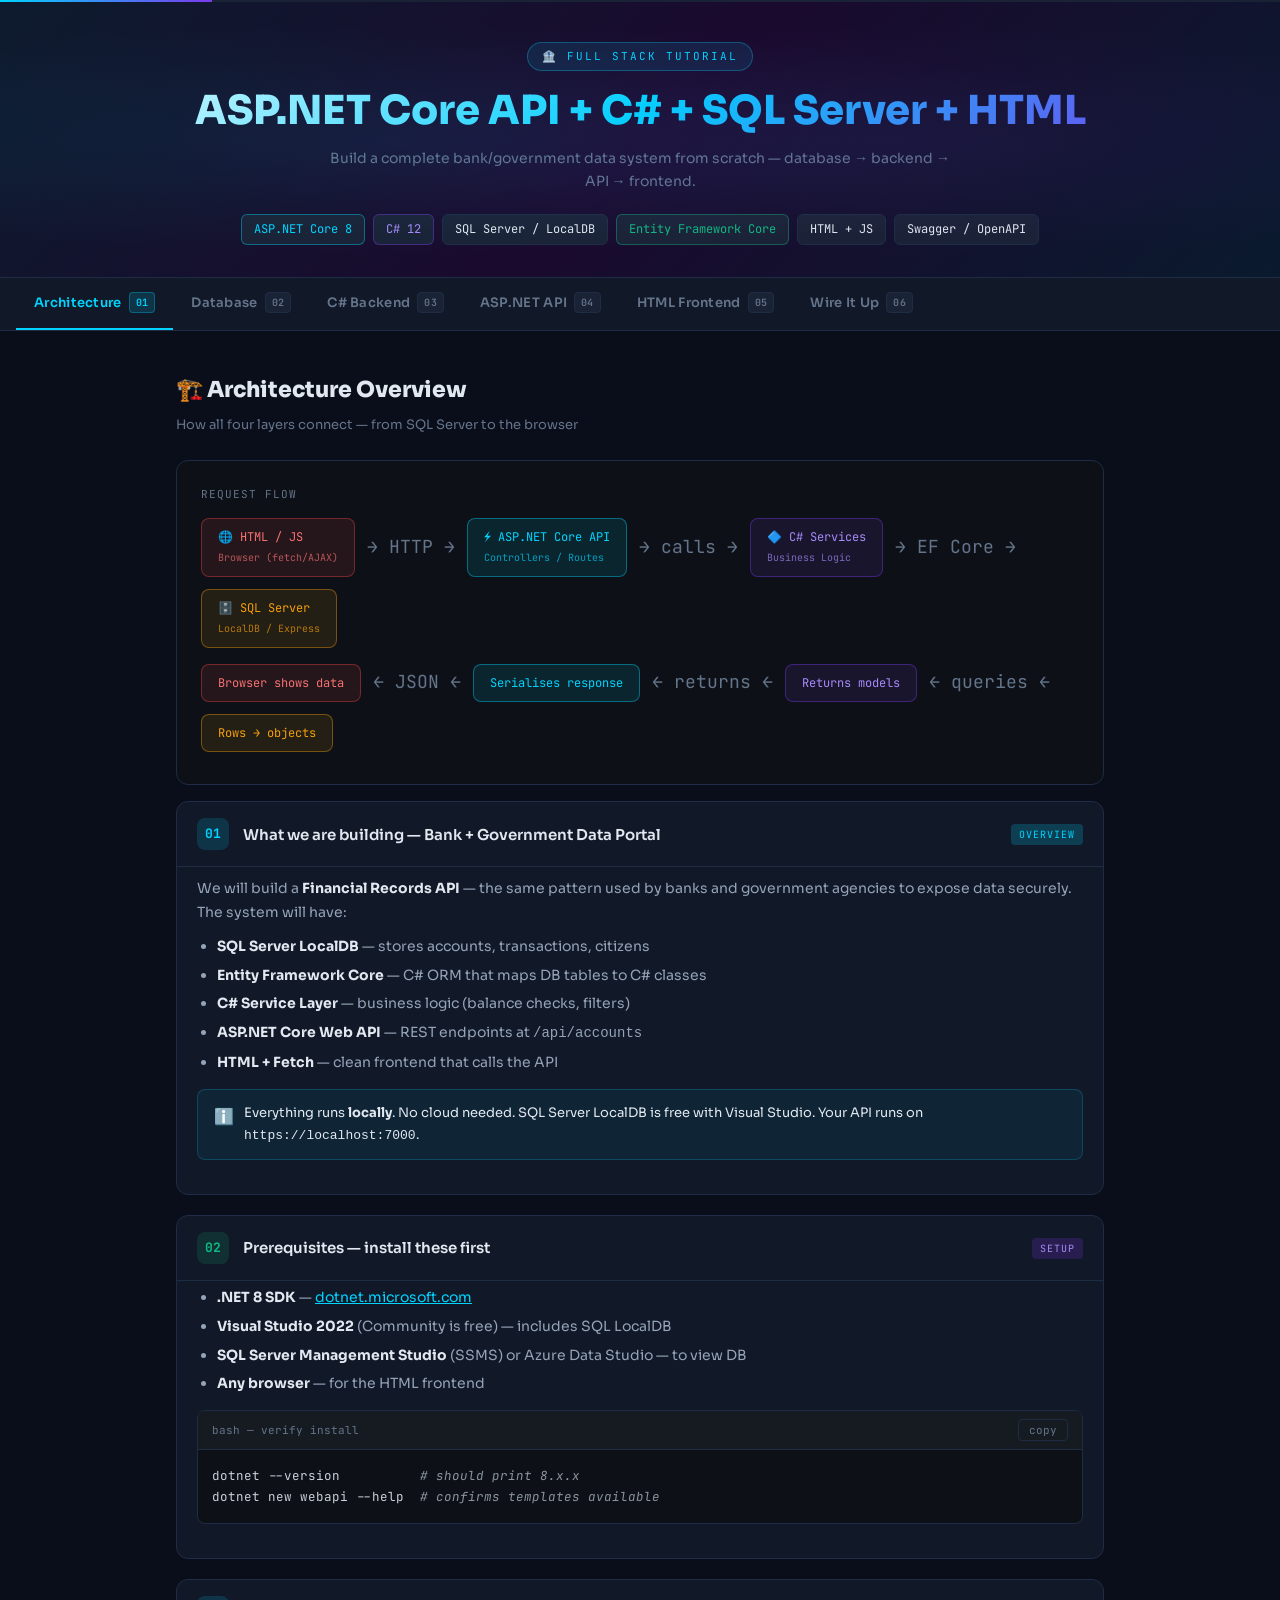
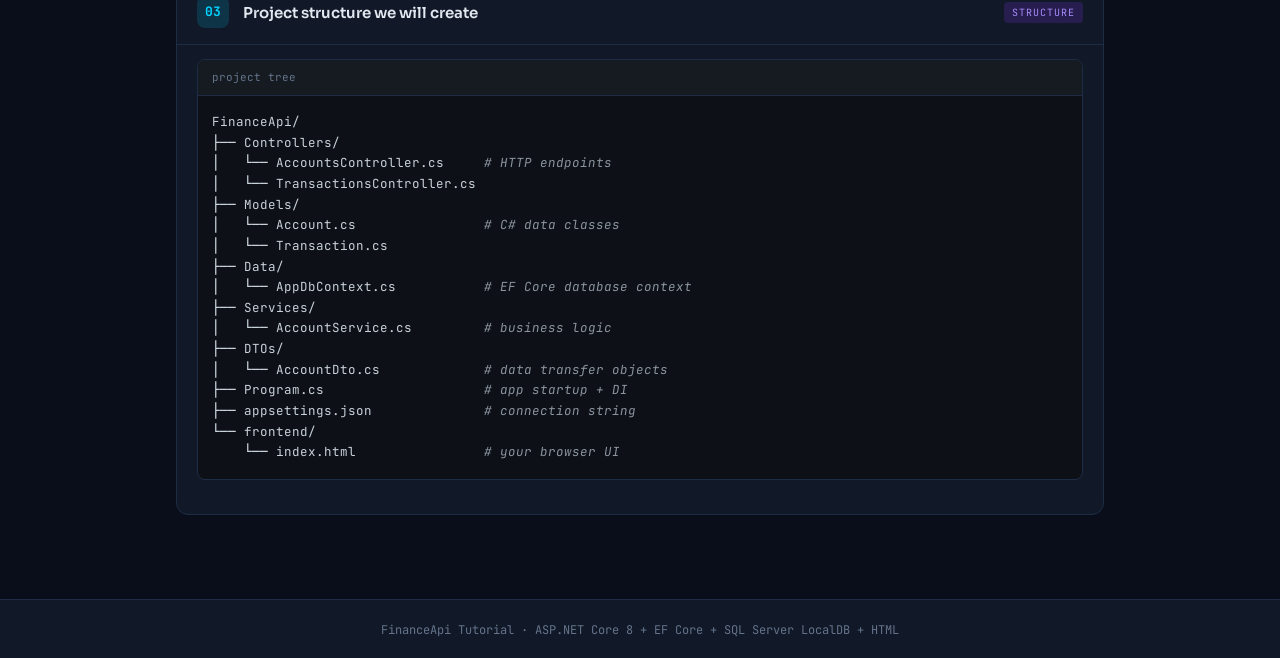
==== index.html @ 985345a3 "Rename fullstack-tutorial.html to index.html" ====
<!DOCTYPE html>
<html lang="en">
<head>
<meta charset="UTF-8">
<meta name="viewport" content="width=device-width, initial-scale=1.0">
<title>Full Stack: ASP.NET Core API + C# + SQL + HTML</title>
<link href="https://fonts.googleapis.com/css2?family=JetBrains+Mono:wght@300;400;600;700&family=Sora:wght@300;400;600;700;800&display=swap" rel="stylesheet">
<style>
  :root {
    --bg: #0a0e1a;
    --surface: #111827;
    --surface2: #1a2236;
    --border: #1e2d45;
    --accent: #00d4ff;
    --accent2: #7c3aed;
    --accent3: #10b981;
    --warn: #f59e0b;
    --danger: #ef4444;
    --text: #e2e8f0;
    --muted: #64748b;
    --code-bg: #0d1117;
  }
  * { margin:0; padding:0; box-sizing:border-box; }
  body {
    background: var(--bg);
    color: var(--text);
    font-family: 'Sora', sans-serif;
    font-size: 15px;
    line-height: 1.7;
    min-height: 100vh;
  }

  /* HEADER */
  header {
    background: linear-gradient(135deg, #0d1b2e 0%, #1a0a2e 50%, #0a1a2e 100%);
    border-bottom: 1px solid var(--border);
    padding: 40px 24px 32px;
    text-align: center;
    position: relative;
    overflow: hidden;
  }
  header::before {
    content: '';
    position: absolute; inset: 0;
    background: radial-gradient(ellipse at 30% 50%, rgba(0,212,255,0.07) 0%, transparent 60%),
                radial-gradient(ellipse at 70% 50%, rgba(124,58,237,0.07) 0%, transparent 60%);
  }
  .header-badge {
    display: inline-flex; gap: 8px; align-items: center;
    background: rgba(0,212,255,0.1); border: 1px solid rgba(0,212,255,0.3);
    border-radius: 999px; padding: 4px 14px; font-size: 11px;
    letter-spacing: 2px; color: var(--accent); text-transform: uppercase;
    margin-bottom: 16px; font-family: 'JetBrains Mono', monospace;
  }
  header h1 {
    font-size: clamp(22px, 4vw, 40px); font-weight: 800;
    background: linear-gradient(135deg, #fff 0%, var(--accent) 50%, var(--accent2) 100%);
    -webkit-background-clip: text; -webkit-text-fill-color: transparent;
    background-clip: text; line-height: 1.2; margin-bottom: 12px;
  }
  header p {
    color: var(--muted); font-size: 14px; max-width: 640px; margin: 0 auto 20px;
  }
  .stack-pills {
    display: flex; flex-wrap: wrap; gap: 8px; justify-content: center;
  }
  .pill {
    background: var(--surface2); border: 1px solid var(--border);
    border-radius: 6px; padding: 4px 12px; font-size: 12px;
    font-family: 'JetBrains Mono', monospace; color: var(--text);
  }
  .pill.blue { border-color: rgba(0,212,255,0.4); color: var(--accent); }
  .pill.purple { border-color: rgba(124,58,237,0.4); color: #a78bfa; }
  .pill.green { border-color: rgba(16,185,129,0.4); color: var(--accent3); }

  /* NAV TABS */
  nav {
    display: flex; gap: 0; overflow-x: auto;
    background: var(--surface); border-bottom: 1px solid var(--border);
    padding: 0 16px;
    scrollbar-width: none;
  }
  nav::-webkit-scrollbar { display: none; }
  .tab {
    padding: 14px 18px; font-size: 13px; font-weight: 600;
    cursor: pointer; white-space: nowrap; border-bottom: 2px solid transparent;
    color: var(--muted); transition: all 0.2s; letter-spacing: 0.3px;
    display: flex; align-items: center; gap: 7px;
  }
  .tab:hover { color: var(--text); }
  .tab.active { color: var(--accent); border-bottom-color: var(--accent); }
  .tab-num {
    background: var(--surface2); border: 1px solid var(--border);
    border-radius: 4px; padding: 1px 6px; font-size: 10px;
    font-family: 'JetBrains Mono', monospace; color: var(--muted);
  }
  .tab.active .tab-num { background: rgba(0,212,255,0.15); border-color: rgba(0,212,255,0.3); color: var(--accent); }

  /* LAYOUT */
  .container { max-width: 960px; margin: 0 auto; padding: 0 16px; }
  .section { display: none; padding: 32px 0 64px; }
  .section.active { display: block; }

  /* STEP CARDS */
  .step {
    background: var(--surface); border: 1px solid var(--border);
    border-radius: 12px; margin-bottom: 20px; overflow: hidden;
    transition: border-color 0.2s;
  }
  .step:hover { border-color: #2a3a55; }
  .step-header {
    padding: 16px 20px; display: flex; align-items: center; gap: 14px;
    cursor: pointer; user-select: none;
  }
  .step-num {
    width: 32px; height: 32px; border-radius: 8px; display: flex;
    align-items: center; justify-content: center;
    font-family: 'JetBrains Mono', monospace; font-weight: 700; font-size: 13px;
    flex-shrink: 0;
  }
  .step-num.blue { background: rgba(0,212,255,0.15); color: var(--accent); }
  .step-num.purple { background: rgba(124,58,237,0.15); color: #a78bfa; }
  .step-num.green { background: rgba(16,185,129,0.15); color: var(--accent3); }
  .step-num.warn { background: rgba(245,158,11,0.15); color: var(--warn); }
  .step-title { font-weight: 600; font-size: 15px; flex: 1; }
  .step-tag {
    font-size: 10px; font-family: 'JetBrains Mono', monospace;
    padding: 2px 8px; border-radius: 4px; letter-spacing: 1px;
  }
  .step-tag.cs { background: rgba(124,58,237,0.2); color: #a78bfa; }
  .step-tag.sql { background: rgba(245,158,11,0.2); color: var(--warn); }
  .step-tag.html { background: rgba(239,68,68,0.2); color: #f87171; }
  .step-tag.api { background: rgba(0,212,255,0.2); color: var(--accent); }
  .step-body { padding: 0 20px 20px; border-top: 1px solid var(--border); }

  /* CODE BLOCKS */
  .code-block {
    background: var(--code-bg); border: 1px solid #1e2d45;
    border-radius: 8px; margin: 14px 0; overflow: hidden;
  }
  .code-bar {
    background: #161b22; padding: 8px 14px; display: flex;
    align-items: center; justify-content: space-between;
    border-bottom: 1px solid #1e2d45;
  }
  .code-lang { font-size: 11px; font-family: 'JetBrains Mono', monospace; color: var(--muted); }
  .copy-btn {
    background: none; border: 1px solid var(--border); border-radius: 4px;
    padding: 3px 10px; font-size: 11px; color: var(--muted); cursor: pointer;
    font-family: 'JetBrains Mono', monospace; transition: all 0.15s;
  }
  .copy-btn:hover { border-color: var(--accent); color: var(--accent); }
  .copy-btn.copied { border-color: var(--accent3); color: var(--accent3); }
  pre {
    padding: 16px 14px; overflow-x: auto; font-family: 'JetBrains Mono', monospace;
    font-size: 12.5px; line-height: 1.65; color: #c9d1d9;
    scrollbar-width: thin; scrollbar-color: #2a3a55 transparent;
  }
  pre::-webkit-scrollbar { height: 4px; }
  pre::-webkit-scrollbar-track { background: transparent; }
  pre::-webkit-scrollbar-thumb { background: #2a3a55; border-radius: 2px; }

  /* SYNTAX COLORS */
  .k { color: #ff7b72; } /* keyword */
  .t { color: #79c0ff; } /* type */
  .s { color: #a5d6ff; } /* string */
  .c { color: #8b949e; font-style: italic; } /* comment */
  .m { color: #ffa657; } /* method/attribute */
  .n { color: #d2a8ff; } /* namespace/class */
  .v { color: #e6edf3; } /* variable */
  .p { color: #ff7b72; } /* punctuation accent */
  .num { color: #79c0ff; } /* numbers */

  /* CALLOUTS */
  .callout {
    border-radius: 8px; padding: 12px 16px; margin: 14px 0;
    display: flex; gap: 10px; align-items: flex-start; font-size: 13px;
  }
  .callout.info { background: rgba(0,212,255,0.07); border: 1px solid rgba(0,212,255,0.2); }
  .callout.warn { background: rgba(245,158,11,0.07); border: 1px solid rgba(245,158,11,0.2); color: #fcd34d; }
  .callout.tip { background: rgba(16,185,129,0.07); border: 1px solid rgba(16,185,129,0.2); color: #6ee7b7; }
  .callout-icon { font-size: 16px; flex-shrink: 0; margin-top: 1px; }

  p { margin: 10px 0; color: #94a3b8; font-size: 14px; }
  strong { color: var(--text); }
  ul, ol { padding-left: 20px; color: #94a3b8; font-size: 14px; }
  li { margin: 5px 0; }

  /* ARCH DIAGRAM */
  .arch {
    background: var(--code-bg); border: 1px solid var(--border);
    border-radius: 12px; padding: 24px; margin: 16px 0;
    font-family: 'JetBrains Mono', monospace; font-size: 13px;
  }
  .arch-row { display: flex; align-items: center; gap: 12px; margin: 8px 0; flex-wrap: wrap; }
  .arch-box {
    padding: 8px 16px; border-radius: 8px; border: 1px solid; font-size: 12px;
    white-space: nowrap;
  }
  .arch-arrow { color: var(--muted); font-size: 18px; }
  .box-html { background: rgba(239,68,68,0.1); border-color: rgba(239,68,68,0.4); color: #f87171; }
  .box-api { background: rgba(0,212,255,0.1); border-color: rgba(0,212,255,0.4); color: var(--accent); }
  .box-cs { background: rgba(124,58,237,0.1); border-color: rgba(124,58,237,0.4); color: #a78bfa; }
  .box-db { background: rgba(245,158,11,0.1); border-color: rgba(245,158,11,0.4); color: var(--warn); }
  .arch-label { color: var(--muted); font-size: 11px; letter-spacing: 1px; }

  /* SECTION TITLE */
  .sec-title {
    font-size: 22px; font-weight: 800; color: var(--text);
    margin-bottom: 6px; display: flex; align-items: center; gap: 10px;
    padding-top: 8px;
  }
  .sec-sub { color: var(--muted); font-size: 13px; margin-bottom: 24px; }

  /* DEMO PREVIEW */
  .demo-preview {
    background: var(--surface2); border: 1px solid var(--border);
    border-radius: 12px; padding: 20px; margin: 16px 0;
  }
  .demo-title { font-size: 12px; color: var(--muted); margin-bottom: 12px; letter-spacing: 1px; text-transform: uppercase; font-family: 'JetBrains Mono', monospace; }
  .fake-ui { background: #fff; border-radius: 8px; overflow: hidden; }
  .fake-nav { background: #1e3a5f; padding: 10px 16px; display: flex; gap: 8px; align-items: center; }
  .fake-dot { width: 10px; height: 10px; border-radius: 50%; }
  .fake-title { color: #fff; font-size: 13px; font-weight: 600; margin-left: 4px; }
  .fake-content { padding: 20px; background: #f8fafc; }
  .fake-card { background: #fff; border: 1px solid #e2e8f0; border-radius: 8px; padding: 16px; margin-bottom: 10px; display: flex; align-items: center; gap: 12px; }
  .fake-avatar { width: 36px; height: 36px; border-radius: 8px; display: flex; align-items: center; justify-content: center; font-size: 16px; flex-shrink: 0; }
  .fake-info h4 { font-size: 13px; font-weight: 600; color: #1e293b; }
  .fake-info p { font-size: 11px; color: #64748b; margin: 2px 0 0; }
  .fake-badge { margin-left: auto; padding: 3px 8px; border-radius: 4px; font-size: 10px; font-weight: 600; }

  /* FOOTER */
  footer {
    background: var(--surface); border-top: 1px solid var(--border);
    padding: 20px 24px; text-align: center; color: var(--muted); font-size: 12px;
    font-family: 'JetBrains Mono', monospace;
  }

  /* PROGRESS BAR */
  .progress-bar {
    height: 2px; background: var(--surface2);
    position: sticky; top: 0; z-index: 100;
  }
  .progress-fill {
    height: 100%; background: linear-gradient(90deg, var(--accent), var(--accent2));
    width: 0%; transition: width 0.3s;
  }
</style>
</head>
<body>

<div class="progress-bar"><div class="progress-fill" id="progress"></div></div>

<header>
  <div class="header-badge">🏦 Full Stack Tutorial</div>
  <h1>ASP.NET Core API + C# + SQL Server + HTML</h1>
  <p>Build a complete bank/government data system from scratch — database → backend → API → frontend.</p>
  <div class="stack-pills">
    <span class="pill blue">ASP.NET Core 8</span>
    <span class="pill purple">C# 12</span>
    <span class="pill warn">SQL Server / LocalDB</span>
    <span class="pill green">Entity Framework Core</span>
    <span class="pill">HTML + JS</span>
    <span class="pill">Swagger / OpenAPI</span>
  </div>
</header>

<nav>
  <div class="tab active" onclick="showTab(0)">
    <span>Architecture</span><span class="tab-num">01</span>
  </div>
  <div class="tab" onclick="showTab(1)">
    <span>Database</span><span class="tab-num">02</span>
  </div>
  <div class="tab" onclick="showTab(2)">
    <span>C# Backend</span><span class="tab-num">03</span>
  </div>
  <div class="tab" onclick="showTab(3)">
    <span>ASP.NET API</span><span class="tab-num">04</span>
  </div>
  <div class="tab" onclick="showTab(4)">
    <span>HTML Frontend</span><span class="tab-num">05</span>
  </div>
  <div class="tab" onclick="showTab(5)">
    <span>Wire It Up</span><span class="tab-num">06</span>
  </div>
</nav>

<!-- ═══════════════════════════════════════════════════════ TAB 0: ARCHITECTURE -->
<div class="section active" id="tab-0">
<div class="container">
  <div class="sec-title">🏗️ Architecture Overview</div>
  <div class="sec-sub">How all four layers connect — from SQL Server to the browser</div>

  <div class="arch">
    <div class="arch-label">REQUEST FLOW</div>
    <div style="margin-top:14px;">
      <div class="arch-row">
        <div class="arch-box box-html">🌐 HTML / JS<br><span style="font-size:10px;opacity:0.7">Browser (fetch/AJAX)</span></div>
        <div class="arch-arrow">→ HTTP →</div>
        <div class="arch-box box-api">⚡ ASP.NET Core API<br><span style="font-size:10px;opacity:0.7">Controllers / Routes</span></div>
        <div class="arch-arrow">→ calls →</div>
        <div class="arch-box box-cs">🔷 C# Services<br><span style="font-size:10px;opacity:0.7">Business Logic</span></div>
        <div class="arch-arrow">→ EF Core →</div>
        <div class="arch-box box-db">🗄️ SQL Server<br><span style="font-size:10px;opacity:0.7">LocalDB / Express</span></div>
      </div>
      <div class="arch-row" style="margin-top:16px;">
        <div class="arch-box box-html">Browser shows data</div>
        <div class="arch-arrow">← JSON ←</div>
        <div class="arch-box box-api">Serialises response</div>
        <div class="arch-arrow">← returns ←</div>
        <div class="arch-box box-cs">Returns models</div>
        <div class="arch-arrow">← queries ←</div>
        <div class="arch-box box-db">Rows → objects</div>
      </div>
    </div>
  </div>

  <div class="step">
    <div class="step-header">
      <div class="step-num blue">01</div>
      <div class="step-title">What we are building — Bank + Government Data Portal</div>
      <span class="step-tag api">OVERVIEW</span>
    </div>
    <div class="step-body">
      <p>We will build a <strong>Financial Records API</strong> — the same pattern used by banks and government agencies to expose data securely. The system will have:</p>
      <ul>
        <li><strong>SQL Server LocalDB</strong> — stores accounts, transactions, citizens</li>
        <li><strong>Entity Framework Core</strong> — C# ORM that maps DB tables to C# classes</li>
        <li><strong>C# Service Layer</strong> — business logic (balance checks, filters)</li>
        <li><strong>ASP.NET Core Web API</strong> — REST endpoints at <code>/api/accounts</code></li>
        <li><strong>HTML + Fetch</strong> — clean frontend that calls the API</li>
      </ul>
      <div class="callout info">
        <span class="callout-icon">ℹ️</span>
        <div>Everything runs <strong>locally</strong>. No cloud needed. SQL Server LocalDB is free with Visual Studio. Your API runs on <code>https://localhost:7000</code>.</div>
      </div>
    </div>
  </div>

  <div class="step">
    <div class="step-header">
      <div class="step-num green">02</div>
      <div class="step-title">Prerequisites — install these first</div>
      <span class="step-tag cs">SETUP</span>
    </div>
    <div class="step-body">
      <ul>
        <li><strong>.NET 8 SDK</strong> — <a href="https://dotnet.microsoft.com/download" style="color:var(--accent)">dotnet.microsoft.com</a></li>
        <li><strong>Visual Studio 2022</strong> (Community is free) — includes SQL LocalDB</li>
        <li><strong>SQL Server Management Studio</strong> (SSMS) or Azure Data Studio — to view DB</li>
        <li><strong>Any browser</strong> — for the HTML frontend</li>
      </ul>
      <div class="code-block">
        <div class="code-bar"><span class="code-lang">bash — verify install</span><button class="copy-btn" onclick="copyCode(this)">copy</button></div>
        <pre>dotnet --version          <span class="c"># should print 8.x.x</span>
dotnet new webapi --help  <span class="c"># confirms templates available</span></pre>
      </div>
    </div>
  </div>

  <div class="step">
    <div class="step-header">
      <div class="step-num blue">03</div>
      <div class="step-title">Project structure we will create</div>
      <span class="step-tag cs">STRUCTURE</span>
    </div>
    <div class="step-body">
      <div class="code-block">
        <div class="code-bar"><span class="code-lang">project tree</span></div>
        <pre>FinanceApi/
├── Controllers/
│   └── AccountsController.cs     <span class="c"># HTTP endpoints</span>
│   └── TransactionsController.cs
├── Models/
│   └── Account.cs                <span class="c"># C# data classes</span>
│   └── Transaction.cs
├── Data/
│   └── AppDbContext.cs           <span class="c"># EF Core database context</span>
├── Services/
│   └── AccountService.cs         <span class="c"># business logic</span>
├── DTOs/
│   └── AccountDto.cs             <span class="c"># data transfer objects</span>
├── Program.cs                    <span class="c"># app startup + DI</span>
├── appsettings.json              <span class="c"># connection string</span>
└── frontend/
    └── index.html                <span class="c"># your browser UI</span></pre>
      </div>
    </div>
  </div>
</div>
</div>

<!-- ═══════════════════════════════════════════════════════ TAB 1: DATABASE -->
<div class="section" id="tab-1">
<div class="container">
  <div class="sec-title">🗄️ Database — SQL Server LocalDB</div>
  <div class="sec-sub">Design the tables, then let Entity Framework create them automatically</div>

  <div class="step">
    <div class="step-header">
      <div class="step-num warn">01</div>
      <div class="step-title">Create the ASP.NET Core project</div>
      <span class="step-tag cs">CLI</span>
    </div>
    <div class="step-body">
      <div class="code-block">
        <div class="code-bar"><span class="code-lang">bash</span><button class="copy-btn" onclick="copyCode(this)">copy</button></div>
        <pre><span class="c"># Create Web API project</span>
dotnet new webapi -n FinanceApi --use-controllers
cd FinanceApi

<span class="c"># Install Entity Framework Core + SQL Server provider</span>
dotnet add package Microsoft.EntityFrameworkCore.SqlServer
dotnet add package Microsoft.EntityFrameworkCore.Tools
dotnet add package Microsoft.EntityFrameworkCore.Design

<span class="c"># Install Swagger for API testing</span>
dotnet add package Swashbuckle.AspNetCore</pre>
      </div>
    </div>
  </div>

  <div class="step">
    <div class="step-header">
      <div class="step-num warn">02</div>
      <div class="step-title">Set up the connection string — appsettings.json</div>
      <span class="step-tag sql">CONFIG</span>
    </div>
    <div class="step-body">
      <p>This tells EF Core where your <strong>SQL Server LocalDB</strong> lives. LocalDB creates a <code>.mdf</code> file in your user folder automatically.</p>
      <div class="code-block">
        <div class="code-bar"><span class="code-lang">appsettings.json</span><button class="copy-btn" onclick="copyCode(this)">copy</button></div>
        <pre>{
  <span class="s">"ConnectionStrings"</span>: {
    <span class="s">"DefaultConnection"</span>: <span class="s">"Server=(localdb)\\MSSQLLocalDB;Database=FinanceDb;Trusted_Connection=True;MultipleActiveResultSets=true"</span>
  },
  <span class="s">"AllowedHosts"</span>: <span class="s">"*"</span>
}</pre>
      </div>
      <div class="callout warn">
        <span class="callout-icon">⚠️</span>
        <div>If you installed <strong>SQL Server Express</strong> instead of LocalDB, use: <code>"Server=.\\SQLEXPRESS;Database=FinanceDb;Trusted_Connection=True"</code></div>
      </div>
    </div>
  </div>

  <div class="step">
    <div class="step-header">
      <div class="step-num warn">03</div>
      <div class="step-title">Create the C# Model classes — these become DB tables</div>
      <span class="step-tag cs">MODELS</span>
    </div>
    <div class="step-body">
      <p>Each <strong>C# class</strong> becomes a <strong>SQL table</strong>. Each property becomes a <strong>column</strong>. EF Core handles this mapping automatically.</p>

      <div class="code-block">
        <div class="code-bar"><span class="code-lang">Models/Account.cs</span><button class="copy-btn" onclick="copyCode(this)">copy</button></div>
        <pre><span class="k">using</span> <span class="n">System.ComponentModel.DataAnnotations</span>;

<span class="k">namespace</span> <span class="n">FinanceApi.Models</span>;

<span class="k">public class</span> <span class="t">Account</span>
{
    <span class="k">public</span> <span class="t">int</span> <span class="v">Id</span> { <span class="k">get</span>; <span class="k">set</span>; }          <span class="c">// PRIMARY KEY (auto-increment)</span>

    [<span class="m">Required</span>, <span class="m">MaxLength</span>(<span class="num">100</span>)]
    <span class="k">public string</span> <span class="v">OwnerName</span> { <span class="k">get</span>; <span class="k">set</span>; } = <span class="s">""</span>;

    [<span class="m">Required</span>, <span class="m">MaxLength</span>(<span class="num">20</span>)]
    <span class="k">public string</span> <span class="v">AccountNumber</span> { <span class="k">get</span>; <span class="k">set</span>; } = <span class="s">""</span>;

    <span class="k">public decimal</span> <span class="v">Balance</span> { <span class="k">get</span>; <span class="k">set</span>; }

    <span class="k">public string</span> <span class="v">AccountType</span> { <span class="k">get</span>; <span class="k">set</span>; } = <span class="s">"Checking"</span>; <span class="c">// Savings, Govt</span>

    <span class="k">public</span> <span class="t">DateTime</span> <span class="v">CreatedAt</span> { <span class="k">get</span>; <span class="k">set</span>; } = <span class="t">DateTime</span>.UtcNow;

    <span class="k">public bool</span> <span class="v">IsActive</span> { <span class="k">get</span>; <span class="k">set</span>; } = <span class="k">true</span>;

    <span class="c">// Navigation property — one account has many transactions</span>
    <span class="k">public</span> <span class="t">ICollection</span>&lt;<span class="t">Transaction</span>&gt; <span class="v">Transactions</span> { <span class="k">get</span>; <span class="k">set</span>; } = [];
}</pre>
      </div>

      <div class="code-block">
        <div class="code-bar"><span class="code-lang">Models/Transaction.cs</span><button class="copy-btn" onclick="copyCode(this)">copy</button></div>
        <pre><span class="k">namespace</span> <span class="n">FinanceApi.Models</span>;

<span class="k">public class</span> <span class="t">Transaction</span>
{
    <span class="k">public</span> <span class="t">int</span> <span class="v">Id</span> { <span class="k">get</span>; <span class="k">set</span>; }

    <span class="k">public</span> <span class="t">int</span> <span class="v">AccountId</span> { <span class="k">get</span>; <span class="k">set</span>; }   <span class="c">// FOREIGN KEY</span>
    <span class="k">public</span> <span class="t">Account</span> <span class="v">Account</span> { <span class="k">get</span>; <span class="k">set</span>; } = <span class="k">null</span>!;

    <span class="k">public decimal</span> <span class="v">Amount</span> { <span class="k">get</span>; <span class="k">set</span>; }

    <span class="k">public string</span> <span class="v">Type</span> { <span class="k">get</span>; <span class="k">set</span>; } = <span class="s">"Credit"</span>; <span class="c">// Debit, Transfer</span>

    <span class="k">public string</span> <span class="v">Description</span> { <span class="k">get</span>; <span class="k">set</span>; } = <span class="s">""</span>;

    <span class="k">public</span> <span class="t">DateTime</span> <span class="v">Date</span> { <span class="k">get</span>; <span class="k">set</span>; } = <span class="t">DateTime</span>.UtcNow;

    <span class="k">public string</span> <span class="v">Status</span> { <span class="k">get</span>; <span class="k">set</span>; } = <span class="s">"Completed"</span>; <span class="c">// Pending, Failed</span>
}</pre>
      </div>
    </div>
  </div>

  <div class="step">
    <div class="step-header">
      <div class="step-num warn">04</div>
      <div class="step-title">Create AppDbContext — the bridge between C# and SQL</div>
      <span class="step-tag cs">EF CORE</span>
    </div>
    <div class="step-body">
      <p>The <strong>DbContext</strong> is the heart of EF Core. It maps your C# classes to SQL tables and handles all queries.</p>
      <div class="code-block">
        <div class="code-bar"><span class="code-lang">Data/AppDbContext.cs</span><button class="copy-btn" onclick="copyCode(this)">copy</button></div>
        <pre><span class="k">using</span> <span class="n">Microsoft.EntityFrameworkCore</span>;
<span class="k">using</span> <span class="n">FinanceApi.Models</span>;

<span class="k">namespace</span> <span class="n">FinanceApi.Data</span>;

<span class="k">public class</span> <span class="t">AppDbContext</span> : <span class="t">DbContext</span>
{
    <span class="k">public</span> <span class="t">AppDbContext</span>(<span class="t">DbContextOptions</span>&lt;<span class="t">AppDbContext</span>&gt; <span class="v">options</span>)
        : <span class="k">base</span>(<span class="v">options</span>) { }

    <span class="c">// These become SQL tables automatically</span>
    <span class="k">public</span> <span class="t">DbSet</span>&lt;<span class="t">Account</span>&gt; <span class="v">Accounts</span> =&gt; <span class="t">Set</span>&lt;<span class="t">Account</span>&gt;();
    <span class="k">public</span> <span class="t">DbSet</span>&lt;<span class="t">Transaction</span>&gt; <span class="v">Transactions</span> =&gt; <span class="t">Set</span>&lt;<span class="t">Transaction</span>&gt;();

    <span class="k">protected override void</span> <span class="m">OnModelCreating</span>(<span class="t">ModelBuilder</span> <span class="v">mb</span>)
    {
        <span class="c">// Precision for money — important for banking!</span>
        <span class="v">mb</span>.<span class="m">Entity</span>&lt;<span class="t">Account</span>&gt;()
          .<span class="m">Property</span>(<span class="v">a</span> =&gt; <span class="v">a</span>.Balance)
          .<span class="m">HasPrecision</span>(<span class="num">18</span>, <span class="num">2</span>);

        <span class="v">mb</span>.<span class="m">Entity</span>&lt;<span class="t">Transaction</span>&gt;()
          .<span class="m">Property</span>(<span class="v">t</span> =&gt; <span class="v">t</span>.Amount)
          .<span class="m">HasPrecision</span>(<span class="num">18</span>, <span class="num">2</span>);

        <span class="c">// Seed data — so DB is not empty on first run</span>
        <span class="v">mb</span>.<span class="m">Entity</span>&lt;<span class="t">Account</span>&gt;().<span class="m">HasData</span>(
            <span class="k">new</span> <span class="t">Account</span> { <span class="v">Id</span>=<span class="num">1</span>, <span class="v">OwnerName</span>=<span class="s">"Ministry of Finance"</span>,
                <span class="v">AccountNumber</span>=<span class="s">"GOV-001"</span>, <span class="v">Balance</span>=<span class="num">9_500_000</span>, <span class="v">AccountType</span>=<span class="s">"Government"</span> },
            <span class="k">new</span> <span class="t">Account</span> { <span class="v">Id</span>=<span class="num">2</span>, <span class="v">OwnerName</span>=<span class="s">"Central Bank Reserve"</span>,
                <span class="v">AccountNumber</span>=<span class="s">"CB-001"</span>, <span class="v">Balance</span>=<span class="num">250_000_000</span>, <span class="v">AccountType</span>=<span class="s">"Reserve"</span> },
            <span class="k">new</span> <span class="t">Account</span> { <span class="v">Id</span>=<span class="num">3</span>, <span class="v">OwnerName</span>=<span class="s">"John Citizen"</span>,
                <span class="v">AccountNumber</span>=<span class="s">"ACC-8821"</span>, <span class="v">Balance</span>=<span class="num">4_200.50m</span>, <span class="v">AccountType</span>=<span class="s">"Checking"</span> }
        );
    }
}</pre>
      </div>
    </div>
  </div>

  <div class="step">
    <div class="step-header">
      <div class="step-num warn">05</div>
      <div class="step-title">Run migrations — create the actual SQL tables</div>
      <span class="step-tag sql">MIGRATIONS</span>
    </div>
    <div class="step-body">
      <p>EF Core will read your C# models and <strong>generate SQL CREATE TABLE statements</strong> automatically. You never write raw DDL.</p>
      <div class="code-block">
        <div class="code-bar"><span class="code-lang">bash — in project root</span><button class="copy-btn" onclick="copyCode(this)">copy</button></div>
        <pre><span class="c"># Generate migration files (C# code that describes DB changes)</span>
dotnet ef migrations add InitialCreate

<span class="c"># Apply the migration — this creates the SQL tables in LocalDB</span>
dotnet ef database update

<span class="c"># You should see: "Done." in terminal</span>
<span class="c"># Tables created: Accounts, Transactions, __EFMigrationsHistory</span></pre>
      </div>
      <div class="callout tip">
        <span class="callout-icon">✅</span>
        <div>Open SSMS and connect to <code>(localdb)\MSSQLLocalDB</code> — you will see your <strong>FinanceDb</strong> database with the tables already created and seed data inserted.</div>
      </div>
    </div>
  </div>
</div>
</div>

<!-- ═══════════════════════════════════════════════════════ TAB 2: C# BACKEND -->
<div class="section" id="tab-2">
<div class="container">
  <div class="sec-title">🔷 C# Service Layer — Business Logic</div>
  <div class="sec-sub">The service layer sits between the API controllers and the database. Controllers call services, services call the DB.</div>

  <div class="step">
    <div class="step-header">
      <div class="step-num purple">01</div>
      <div class="step-title">Create DTOs — what you send to the browser</div>
      <span class="step-tag cs">DTO</span>
    </div>
    <div class="step-body">
      <p><strong>DTOs (Data Transfer Objects)</strong> are what you expose via the API. Never expose your DB model directly — DTOs let you control exactly what data the browser sees.</p>
      <div class="code-block">
        <div class="code-bar"><span class="code-lang">DTOs/AccountDto.cs</span><button class="copy-btn" onclick="copyCode(this)">copy</button></div>
        <pre><span class="k">namespace</span> <span class="n">FinanceApi.DTOs</span>;

<span class="c">// What the API returns to the browser</span>
<span class="k">public record</span> <span class="t">AccountDto</span>(
    <span class="t">int</span> <span class="v">Id</span>,
    <span class="k">string</span> <span class="v">OwnerName</span>,
    <span class="k">string</span> <span class="v">AccountNumber</span>,
    <span class="k">decimal</span> <span class="v">Balance</span>,
    <span class="k">string</span> <span class="v">AccountType</span>,
    <span class="k">bool</span> <span class="v">IsActive</span>,
    <span class="t">DateTime</span> <span class="v">CreatedAt</span>
);

<span class="c">// What the browser sends to CREATE an account</span>
<span class="k">public record</span> <span class="t">CreateAccountDto</span>(
    <span class="k">string</span> <span class="v">OwnerName</span>,
    <span class="k">string</span> <span class="v">AccountNumber</span>,
    <span class="k">decimal</span> <span class="v">InitialBalance</span>,
    <span class="k">string</span> <span class="v">AccountType</span>
);

<span class="c">// Transaction DTO</span>
<span class="k">public record</span> <span class="t">TransactionDto</span>(
    <span class="t">int</span> <span class="v">Id</span>,
    <span class="t">int</span> <span class="v">AccountId</span>,
    <span class="k">decimal</span> <span class="v">Amount</span>,
    <span class="k">string</span> <span class="v">Type</span>,
    <span class="k">string</span> <span class="v">Description</span>,
    <span class="t">DateTime</span> <span class="v">Date</span>,
    <span class="k">string</span> <span class="v">Status</span>
);</pre>
      </div>
    </div>
  </div>

  <div class="step">
    <div class="step-header">
      <div class="step-num purple">02</div>
      <div class="step-title">Create AccountService — the business logic layer</div>
      <span class="step-tag cs">SERVICE</span>
    </div>
    <div class="step-body">
      <p>The service is a plain C# class. It uses <strong>Entity Framework Core</strong> to query SQL Server using LINQ — no raw SQL needed.</p>
      <div class="code-block">
        <div class="code-bar"><span class="code-lang">Services/AccountService.cs</span><button class="copy-btn" onclick="copyCode(this)">copy</button></div>
        <pre><span class="k">using</span> <span class="n">Microsoft.EntityFrameworkCore</span>;
<span class="k">using</span> <span class="n">FinanceApi.Data</span>;
<span class="k">using</span> <span class="n">FinanceApi.DTOs</span>;
<span class="k">using</span> <span class="n">FinanceApi.Models</span>;

<span class="k">namespace</span> <span class="n">FinanceApi.Services</span>;

<span class="k">public interface</span> <span class="t">IAccountService</span>
{
    <span class="t">Task</span>&lt;<span class="t">List</span>&lt;<span class="t">AccountDto</span>&gt;&gt; <span class="m">GetAllAsync</span>(<span class="k">string</span>? <span class="v">type</span> = <span class="k">null</span>);
    <span class="t">Task</span>&lt;<span class="t">AccountDto</span>?&gt; <span class="m">GetByIdAsync</span>(<span class="t">int</span> <span class="v">id</span>);
    <span class="t">Task</span>&lt;<span class="t">AccountDto</span>&gt; <span class="m">CreateAsync</span>(<span class="t">CreateAccountDto</span> <span class="v">dto</span>);
    <span class="t">Task</span>&lt;<span class="k">bool</span>&gt; <span class="m">DeleteAsync</span>(<span class="t">int</span> <span class="v">id</span>);
    <span class="t">Task</span>&lt;<span class="t">List</span>&lt;<span class="t">TransactionDto</span>&gt;&gt; <span class="m">GetTransactionsAsync</span>(<span class="t">int</span> <span class="v">accountId</span>);
}

<span class="k">public class</span> <span class="t">AccountService</span> : <span class="t">IAccountService</span>
{
    <span class="k">private readonly</span> <span class="t">AppDbContext</span> <span class="v">_db</span>;

    <span class="k">public</span> <span class="t">AccountService</span>(<span class="t">AppDbContext</span> <span class="v">db</span>) => <span class="v">_db</span> = <span class="v">db</span>;

    <span class="c">// GET all accounts, optionally filtered by type</span>
    <span class="k">public async</span> <span class="t">Task</span>&lt;<span class="t">List</span>&lt;<span class="t">AccountDto</span>&gt;&gt; <span class="m">GetAllAsync</span>(<span class="k">string</span>? <span class="v">type</span> = <span class="k">null</span>)
    {
        <span class="k">var</span> <span class="v">query</span> = <span class="v">_db</span>.Accounts.<span class="m">AsQueryable</span>();

        <span class="k">if</span> (!<span class="k">string</span>.<span class="m">IsNullOrEmpty</span>(<span class="v">type</span>))
            <span class="v">query</span> = <span class="v">query</span>.<span class="m">Where</span>(<span class="v">a</span> =&gt; <span class="v">a</span>.AccountType == <span class="v">type</span>);

        <span class="k">return await</span> <span class="v">query</span>
            .<span class="m">Select</span>(<span class="v">a</span> =&gt; <span class="k">new</span> <span class="t">AccountDto</span>(
                <span class="v">a</span>.Id, <span class="v">a</span>.OwnerName, <span class="v">a</span>.AccountNumber,
                <span class="v">a</span>.Balance, <span class="v">a</span>.AccountType, <span class="v">a</span>.IsActive, <span class="v">a</span>.CreatedAt))
            .<span class="m">ToListAsync</span>();
    }

    <span class="c">// GET single account by ID</span>
    <span class="k">public async</span> <span class="t">Task</span>&lt;<span class="t">AccountDto</span>?&gt; <span class="m">GetByIdAsync</span>(<span class="t">int</span> <span class="v">id</span>)
    {
        <span class="k">var</span> <span class="v">a</span> = <span class="k">await</span> <span class="v">_db</span>.Accounts.<span class="m">FindAsync</span>(<span class="v">id</span>);
        <span class="k">if</span> (<span class="v">a</span> <span class="k">is null</span>) <span class="k">return null</span>;
        <span class="k">return new</span> <span class="t">AccountDto</span>(<span class="v">a</span>.Id, <span class="v">a</span>.OwnerName, <span class="v">a</span>.AccountNumber,
            <span class="v">a</span>.Balance, <span class="v">a</span>.AccountType, <span class="v">a</span>.IsActive, <span class="v">a</span>.CreatedAt);
    }

    <span class="c">// POST — create new account</span>
    <span class="k">public async</span> <span class="t">Task</span>&lt;<span class="t">AccountDto</span>&gt; <span class="m">CreateAsync</span>(<span class="t">CreateAccountDto</span> <span class="v">dto</span>)
    {
        <span class="k">var</span> <span class="v">account</span> = <span class="k">new</span> <span class="t">Account</span>
        {
            <span class="v">OwnerName</span>     = <span class="v">dto</span>.OwnerName,
            <span class="v">AccountNumber</span> = <span class="v">dto</span>.AccountNumber,
            <span class="v">Balance</span>       = <span class="v">dto</span>.InitialBalance,
            <span class="v">AccountType</span>   = <span class="v">dto</span>.AccountType
        };
        <span class="v">_db</span>.Accounts.<span class="m">Add</span>(<span class="v">account</span>);
        <span class="k">await</span> <span class="v">_db</span>.<span class="m">SaveChangesAsync</span>();  <span class="c">// writes to SQL Server</span>

        <span class="k">return new</span> <span class="t">AccountDto</span>(<span class="v">account</span>.Id, <span class="v">account</span>.OwnerName,
            <span class="v">account</span>.AccountNumber, <span class="v">account</span>.Balance,
            <span class="v">account</span>.AccountType, <span class="v">account</span>.IsActive, <span class="v">account</span>.CreatedAt);
    }

    <span class="c">// DELETE account</span>
    <span class="k">public async</span> <span class="t">Task</span>&lt;<span class="k">bool</span>&gt; <span class="m">DeleteAsync</span>(<span class="t">int</span> <span class="v">id</span>)
    {
        <span class="k">var</span> <span class="v">account</span> = <span class="k">await</span> <span class="v">_db</span>.Accounts.<span class="m">FindAsync</span>(<span class="v">id</span>);
        <span class="k">if</span> (<span class="v">account</span> <span class="k">is null</span>) <span class="k">return false</span>;
        <span class="v">_db</span>.Accounts.<span class="m">Remove</span>(<span class="v">account</span>);
        <span class="k">await</span> <span class="v">_db</span>.<span class="m">SaveChangesAsync</span>();
        <span class="k">return true</span>;
    }

    <span class="c">// GET transactions for an account</span>
    <span class="k">public async</span> <span class="t">Task</span>&lt;<span class="t">List</span>&lt;<span class="t">TransactionDto</span>&gt;&gt; <span class="m">GetTransactionsAsync</span>(<span class="t">int</span> <span class="v">accountId</span>)
    {
        <span class="k">return await</span> <span class="v">_db</span>.Transactions
            .<span class="m">Where</span>(<span class="v">t</span> =&gt; <span class="v">t</span>.AccountId == <span class="v">accountId</span>)
            .<span class="m">OrderByDescending</span>(<span class="v">t</span> =&gt; <span class="v">t</span>.Date)
            .<span class="m">Select</span>(<span class="v">t</span> =&gt; <span class="k">new</span> <span class="t">TransactionDto</span>(
                <span class="v">t</span>.Id, <span class="v">t</span>.AccountId, <span class="v">t</span>.Amount,
                <span class="v">t</span>.Type, <span class="v">t</span>.Description, <span class="v">t</span>.Date, <span class="v">t</span>.Status))
            .<span class="m">ToListAsync</span>();
    }
}</pre>
      </div>
    </div>
  </div>
</div>
</div>

<!-- ═══════════════════════════════════════════════════════ TAB 3: ASP.NET API -->
<div class="section" id="tab-3">
<div class="container">
  <div class="sec-title">⚡ ASP.NET Core Web API — Controllers + Startup</div>
  <div class="sec-sub">The API layer exposes HTTP routes. Program.cs wires everything together with Dependency Injection.</div>

  <div class="step">
    <div class="step-header">
      <div class="step-num blue">01</div>
      <div class="step-title">Program.cs — startup, DI, CORS, Swagger</div>
      <span class="step-tag api">STARTUP</span>
    </div>
    <div class="step-body">
      <p>This is the <strong>entry point</strong>. Register your services, set up CORS (so your HTML page can call the API), add Swagger for testing.</p>
      <div class="code-block">
        <div class="code-bar"><span class="code-lang">Program.cs</span><button class="copy-btn" onclick="copyCode(this)">copy</button></div>
        <pre><span class="k">using</span> <span class="n">Microsoft.EntityFrameworkCore</span>;
<span class="k">using</span> <span class="n">FinanceApi.Data</span>;
<span class="k">using</span> <span class="n">FinanceApi.Services</span>;

<span class="k">var</span> <span class="v">builder</span> = <span class="t">WebApplication</span>.<span class="m">CreateBuilder</span>(<span class="v">args</span>);

<span class="c">// ── Database ──────────────────────────────────────────────</span>
<span class="v">builder</span>.Services.<span class="m">AddDbContext</span>&lt;<span class="t">AppDbContext</span>&gt;(<span class="v">opt</span> =&gt;
    <span class="v">opt</span>.<span class="m">UseSqlServer</span>(<span class="v">builder</span>.Configuration
        .<span class="m">GetConnectionString</span>(<span class="s">"DefaultConnection"</span>)));

<span class="c">// ── Dependency Injection ──────────────────────────────────</span>
<span class="v">builder</span>.Services.<span class="m">AddScoped</span>&lt;<span class="t">IAccountService</span>, <span class="t">AccountService</span>&gt;();

<span class="c">// ── CORS — allow HTML file to call this API ───────────────</span>
<span class="v">builder</span>.Services.<span class="m">AddCors</span>(<span class="v">options</span> =&gt;
{
    <span class="v">options</span>.<span class="m">AddPolicy</span>(<span class="s">"AllowAll"</span>, <span class="v">policy</span> =&gt;
        <span class="v">policy</span>.<span class="m">AllowAnyOrigin</span>()
              .<span class="m">AllowAnyHeader</span>()
              .<span class="m">AllowAnyMethod</span>());
});

<span class="v">builder</span>.Services.<span class="m">AddControllers</span>();
<span class="v">builder</span>.Services.<span class="m">AddEndpointsApiExplorer</span>();
<span class="v">builder</span>.Services.<span class="m">AddSwaggerGen</span>(<span class="v">c</span> =&gt;
{
    <span class="v">c</span>.<span class="m">SwaggerDoc</span>(<span class="s">"v1"</span>, <span class="k">new</span> { <span class="v">Title</span> = <span class="s">"Finance API"</span>, <span class="v">Version</span> = <span class="s">"v1"</span> });
});

<span class="k">var</span> <span class="v">app</span> = <span class="v">builder</span>.<span class="m">Build</span>();

<span class="c">// ── Auto-apply migrations on startup ─────────────────────</span>
<span class="k">using</span> (<span class="k">var</span> <span class="v">scope</span> = <span class="v">app</span>.Services.<span class="m">CreateScope</span>())
{
    <span class="k">var</span> <span class="v">db</span> = <span class="v">scope</span>.ServiceProvider.<span class="m">GetRequiredService</span>&lt;<span class="t">AppDbContext</span>&gt;();
    <span class="v">db</span>.Database.<span class="m">Migrate</span>();  <span class="c">// creates DB if it doesn't exist</span>
}

<span class="c">// ── Middleware pipeline ───────────────────────────────────</span>
<span class="k">if</span> (<span class="v">app</span>.Environment.<span class="m">IsDevelopment</span>())
{
    <span class="v">app</span>.<span class="m">UseSwagger</span>();
    <span class="v">app</span>.<span class="m">UseSwaggerUI</span>();  <span class="c">// visit /swagger to test API</span>
}

<span class="v">app</span>.<span class="m">UseCors</span>(<span class="s">"AllowAll"</span>);   <span class="c">// MUST be before MapControllers</span>
<span class="v">app</span>.<span class="m">UseHttpsRedirection</span>();
<span class="v">app</span>.<span class="m">MapControllers</span>();

<span class="v">app</span>.<span class="m">Run</span>();</pre>
      </div>
    </div>
  </div>

  <div class="step">
    <div class="step-header">
      <div class="step-num blue">02</div>
      <div class="step-title">AccountsController — the HTTP endpoints</div>
      <span class="step-tag api">CONTROLLER</span>
    </div>
    <div class="step-body">
      <p>Controllers define your <strong>REST routes</strong>. Each method maps to a HTTP verb (GET, POST, PUT, DELETE). The controller calls the service — it does NO business logic itself.</p>
      <div class="code-block">
        <div class="code-bar"><span class="code-lang">Controllers/AccountsController.cs</span><button class="copy-btn" onclick="copyCode(this)">copy</button></div>
        <pre><span class="k">using</span> <span class="n">Microsoft.AspNetCore.Mvc</span>;
<span class="k">using</span> <span class="n">FinanceApi.DTOs</span>;
<span class="k">using</span> <span class="n">FinanceApi.Services</span>;

<span class="k">namespace</span> <span class="n">FinanceApi.Controllers</span>;

[<span class="m">ApiController</span>]
[<span class="m">Route</span>(<span class="s">"api/[controller]"</span>)]   <span class="c">// → /api/accounts</span>
<span class="k">public class</span> <span class="t">AccountsController</span> : <span class="t">ControllerBase</span>
{
    <span class="k">private readonly</span> <span class="t">IAccountService</span> <span class="v">_svc</span>;

    <span class="k">public</span> <span class="t">AccountsController</span>(<span class="t">IAccountService</span> <span class="v">svc</span>) => <span class="v">_svc</span> = <span class="v">svc</span>;

    <span class="c">// GET /api/accounts           — all accounts</span>
    <span class="c">// GET /api/accounts?type=Government — filtered</span>
    [<span class="m">HttpGet</span>]
    <span class="k">public async</span> <span class="t">Task</span>&lt;<span class="t">IActionResult</span>&gt; <span class="m">GetAll</span>([<span class="m">FromQuery</span>] <span class="k">string</span>? <span class="v">type</span>)
    {
        <span class="k">var</span> <span class="v">accounts</span> = <span class="k">await</span> <span class="v">_svc</span>.<span class="m">GetAllAsync</span>(<span class="v">type</span>);
        <span class="k">return</span> <span class="m">Ok</span>(<span class="v">accounts</span>);   <span class="c">// 200 + JSON array</span>
    }

    <span class="c">// GET /api/accounts/3  — single account</span>
    [<span class="m">HttpGet</span>(<span class="s">"{id}"</span>)]
    <span class="k">public async</span> <span class="t">Task</span>&lt;<span class="t">IActionResult</span>&gt; <span class="m">GetById</span>(<span class="t">int</span> <span class="v">id</span>)
    {
        <span class="k">var</span> <span class="v">account</span> = <span class="k">await</span> <span class="v">_svc</span>.<span class="m">GetByIdAsync</span>(<span class="v">id</span>);
        <span class="k">return</span> <span class="v">account</span> <span class="k">is null</span> ? <span class="m">NotFound</span>() : <span class="m">Ok</span>(<span class="v">account</span>);
    }

    <span class="c">// POST /api/accounts  — create account</span>
    [<span class="m">HttpPost</span>]
    <span class="k">public async</span> <span class="t">Task</span>&lt;<span class="t">IActionResult</span>&gt; <span class="m">Create</span>([<span class="m">FromBody</span>] <span class="t">CreateAccountDto</span> <span class="v">dto</span>)
    {
        <span class="k">if</span> (!<span class="v">ModelState</span>.IsValid) <span class="k">return</span> <span class="m">BadRequest</span>(<span class="v">ModelState</span>);
        <span class="k">var</span> <span class="v">created</span> = <span class="k">await</span> <span class="v">_svc</span>.<span class="m">CreateAsync</span>(<span class="v">dto</span>);
        <span class="k">return</span> <span class="m">CreatedAtAction</span>(<span class="k">nameof</span>(<span class="m">GetById</span>),
            <span class="k">new</span> { <span class="v">id</span> = <span class="v">created</span>.Id }, <span class="v">created</span>);   <span class="c">// 201 Created</span>
    }

    <span class="c">// DELETE /api/accounts/3</span>
    [<span class="m">HttpDelete</span>(<span class="s">"{id}"</span>)]
    <span class="k">public async</span> <span class="t">Task</span>&lt;<span class="t">IActionResult</span>&gt; <span class="m">Delete</span>(<span class="t">int</span> <span class="v">id</span>)
    {
        <span class="k">var</span> <span class="v">deleted</span> = <span class="k">await</span> <span class="v">_svc</span>.<span class="m">DeleteAsync</span>(<span class="v">id</span>);
        <span class="k">return</span> <span class="v">deleted</span> ? <span class="m">NoContent</span>() : <span class="m">NotFound</span>();  <span class="c">// 204 or 404</span>
    }

    <span class="c">// GET /api/accounts/3/transactions</span>
    [<span class="m">HttpGet</span>(<span class="s">"{id}/transactions"</span>)]
    <span class="k">public async</span> <span class="t">Task</span>&lt;<span class="t">IActionResult</span>&gt; <span class="m">GetTransactions</span>(<span class="t">int</span> <span class="v">id</span>)
    {
        <span class="k">var</span> <span class="v">txns</span> = <span class="k">await</span> <span class="v">_svc</span>.<span class="m">GetTransactionsAsync</span>(<span class="v">id</span>);
        <span class="k">return</span> <span class="m">Ok</span>(<span class="v">txns</span>);
    }
}</pre>
      </div>
      <div class="callout info">
        <span class="callout-icon">ℹ️</span>
        <div>After running the API, visit <strong>https://localhost:7000/swagger</strong> to get an interactive UI to test every endpoint without writing any frontend code yet.</div>
      </div>
    </div>
  </div>

  <div class="step">
    <div class="step-header">
      <div class="step-num blue">03</div>
      <div class="step-title">Run the API</div>
      <span class="step-tag api">RUN</span>
    </div>
    <div class="step-body">
      <div class="code-block">
        <div class="code-bar"><span class="code-lang">bash</span><button class="copy-btn" onclick="copyCode(this)">copy</button></div>
        <pre>dotnet run

<span class="c"># Output:</span>
<span class="c"># Now listening on: https://localhost:7000</span>
<span class="c"># Now listening on: http://localhost:5000</span>

<span class="c"># Test it immediately:</span>
curl https://localhost:7000/api/accounts
<span class="c"># Returns JSON array of accounts from your SQL Server DB!</span></pre>
      </div>
    </div>
  </div>
</div>
</div>

<!-- ═══════════════════════════════════════════════════════ TAB 4: HTML FRONTEND -->
<div class="section" id="tab-4">
<div class="container">
  <div class="sec-title">🌐 HTML Frontend — Calls the ASP.NET API</div>
  <div class="sec-sub">A clean, professional frontend that uses the Fetch API to talk to your locally running ASP.NET Core backend</div>

  <div class="step">
    <div class="step-header">
      <div class="step-num green">01</div>
      <div class="step-title">The complete frontend — index.html</div>
      <span class="step-tag html">HTML + JS</span>
    </div>
    <div class="step-body">
      <p>Save this as <code>frontend/index.html</code> and open it in your browser. It connects directly to your local ASP.NET API.</p>
      <div class="callout warn">
        <span class="callout-icon">⚠️</span>
        <div>Change <strong>localhost:7000</strong> to match whatever port your API runs on (check terminal output).</div>
      </div>
      <div class="code-block">
        <div class="code-bar"><span class="code-lang">frontend/index.html</span><button class="copy-btn" onclick="copyCode(this)">copy</button></div>
        <pre><span class="c">&lt;!-- Full bank/government data portal frontend --&gt;</span>
&lt;!DOCTYPE html&gt;
&lt;html lang="en"&gt;
&lt;head&gt;
  &lt;meta charset="UTF-8"&gt;
  &lt;title&gt;Finance Portal&lt;/title&gt;
  &lt;style&gt;
    * { box-sizing: border-box; margin: 0; padding: 0; }
    body { font-family: 'Segoe UI', sans-serif; background: #f0f4f8; color: #1e293b; }

    header {
      background: linear-gradient(135deg, #1e3a5f, #0f2340);
      color: white; padding: 20px 32px;
      display: flex; align-items: center; gap: 16px;
    }
    header h1 { font-size: 22px; font-weight: 700; }
    header p  { font-size: 13px; opacity: 0.7; margin-top: 2px; }
    .status-dot { width: 10px; height: 10px; border-radius: 50%;
      background: #10b981; margin-left: auto; animation: pulse 2s infinite; }
    @keyframes pulse { 0%,100%{opacity:1} 50%{opacity:0.4} }

    .toolbar {
      background: white; border-bottom: 1px solid #e2e8f0;
      padding: 12px 32px; display: flex; gap: 8px; flex-wrap: wrap;
    }
    button {
      padding: 8px 16px; border: 1px solid #cbd5e1; border-radius: 6px;
      cursor: pointer; font-size: 13px; font-weight: 500; background: white;
      transition: all 0.15s;
    }
    button:hover { background: #1e3a5f; color: white; border-color: #1e3a5f; }
    button.primary { background: #1e3a5f; color: white; border-color: #1e3a5f; }
    button.danger  { background: #dc2626; color: white; border-color: #dc2626; }
    input, select {
      padding: 8px 12px; border: 1px solid #cbd5e1; border-radius: 6px;
      font-size: 13px; min-width: 160px;
    }

    main { padding: 24px 32px; }
    #status { margin-bottom: 16px; font-size: 13px; color: #64748b; }
    #status.error { color: #dc2626; }
    #status.success { color: #059669; }

    .grid { display: grid; grid-template-columns: repeat(auto-fill, minmax(300px, 1fr)); gap: 16px; }
    .card {
      background: white; border-radius: 10px; padding: 20px;
      border: 1px solid #e2e8f0; transition: box-shadow 0.2s;
    }
    .card:hover { box-shadow: 0 4px 16px rgba(0,0,0,0.08); }
    .card-header { display: flex; align-items: center; gap: 12px; margin-bottom: 14px; }
    .avatar {
      width: 42px; height: 42px; border-radius: 8px; display: flex;
      align-items: center; justify-content: center; font-size: 20px; flex-shrink: 0;
    }
    .av-gov  { background: #dbeafe; }
    .av-bank { background: #fef3c7; }
    .av-user { background: #d1fae5; }
    .card h3 { font-size: 15px; font-weight: 600; }
    .card .acn { font-size: 12px; color: #94a3b8; font-family: monospace; }
    .balance { font-size: 22px; font-weight: 700; color: #1e293b; margin: 10px 0 4px; }
    .balance.large { color: #1d4ed8; }
    .badge {
      display: inline-block; padding: 2px 8px; border-radius: 12px; font-size: 11px;
      font-weight: 600; text-transform: uppercase; letter-spacing: 0.5px;
    }
    .badge.govt   { background: #dbeafe; color: #1d4ed8; }
    .badge.bank   { background: #fef3c7; color: #92400e; }
    .badge.check  { background: #d1fae5; color: #065f46; }
    .badge.save   { background: #f3e8ff; color: #6b21a8; }
    .card-footer { display: flex; gap: 8px; margin-top: 14px; }

    .modal-overlay {
      display: none; position: fixed; inset: 0;
      background: rgba(0,0,0,0.5); z-index: 100;
      align-items: center; justify-content: center;
    }
    .modal-overlay.open { display: flex; }
    .modal {
      background: white; border-radius: 12px; padding: 28px;
      width: 420px; max-width: 92vw;
    }
    .modal h2 { font-size: 18px; font-weight: 700; margin-bottom: 20px; }
    .field { margin-bottom: 14px; }
    .field label { display: block; font-size: 12px; font-weight: 600;
      color: #64748b; margin-bottom: 4px; text-transform: uppercase; letter-spacing: 0.5px; }
    .field input, .field select { width: 100%; }
    .modal-actions { display: flex; gap: 8px; justify-content: flex-end; margin-top: 20px; }

    #txn-panel {
      display: none; background: white; border: 1px solid #e2e8f0;
      border-radius: 10px; margin-bottom: 20px; overflow: hidden;
    }
    #txn-panel.open { display: block; }
    #txn-header { background: #1e3a5f; color: white; padding: 14px 20px; font-weight: 600; font-size: 14px; }
    table { width: 100%; border-collapse: collapse; font-size: 13px; }
    th { text-align: left; padding: 10px 16px; background: #f8fafc;
      color: #64748b; font-weight: 600; border-bottom: 1px solid #e2e8f0; font-size: 11px; text-transform: uppercase; }
    td { padding: 10px 16px; border-bottom: 1px solid #f1f5f9; }
    tr:last-child td { border-bottom: none; }
    .credit { color: #059669; font-weight: 600; }
    .debit  { color: #dc2626; font-weight: 600; }
    .loading { text-align: center; padding: 40px; color: #94a3b8; font-size: 14px; }
    .empty  { text-align: center; padding: 60px; color: #94a3b8; }
    .empty .icon { font-size: 48px; margin-bottom: 12px; }
  &lt;/style&gt;
&lt;/head&gt;
&lt;body&gt;

&lt;header&gt;
  &lt;div&gt;
    &lt;h1&gt;🏦 Finance Data Portal&lt;/h1&gt;
    &lt;p&gt;Connected to ASP.NET Core API — localhost:7000&lt;/p&gt;
  &lt;/div&gt;
  &lt;div class="status-dot" id="statusDot" title="API Status"&gt;&lt;/div&gt;
&lt;/header&gt;

&lt;div class="toolbar"&gt;
  &lt;button class="primary" onclick="loadAccounts()"&gt;🔄 Refresh&lt;/button&gt;
  &lt;button onclick="openModal()"&gt;➕ New Account&lt;/button&gt;
  &lt;select id="typeFilter" onchange="loadAccounts()"&gt;
    &lt;option value=""&gt;All Types&lt;/option&gt;
    &lt;option value="Government"&gt;Government&lt;/option&gt;
    &lt;option value="Reserve"&gt;Reserve&lt;/option&gt;
    &lt;option value="Checking"&gt;Checking&lt;/option&gt;
    &lt;option value="Savings"&gt;Savings&lt;/option&gt;
  &lt;/select&gt;
  &lt;input id="search" placeholder="Search by name..." oninput="filterCards()" /&gt;
&lt;/div&gt;

&lt;main&gt;
  &lt;div id="status"&gt;Loading accounts...&lt;/div&gt;
  &lt;div id="txn-panel"&gt;
    &lt;div id="txn-header"&gt;Transactions&lt;/div&gt;
    &lt;table&gt;
      &lt;thead&gt;&lt;tr&gt;
        &lt;th&gt;Date&lt;/th&gt;&lt;th&gt;Description&lt;/th&gt;
        &lt;th&gt;Type&lt;/th&gt;&lt;th&gt;Amount&lt;/th&gt;&lt;th&gt;Status&lt;/th&gt;
      &lt;/tr&gt;&lt;/thead&gt;
      &lt;tbody id="txn-body"&gt;&lt;/tbody&gt;
    &lt;/table&gt;
  &lt;/div&gt;
  &lt;div class="grid" id="accountGrid"&gt;
    &lt;div class="loading"&gt;⏳ Connecting to API...&lt;/div&gt;
  &lt;/div&gt;
&lt;/main&gt;

&lt;!-- CREATE ACCOUNT MODAL --&gt;
&lt;div class="modal-overlay" id="modal"&gt;
  &lt;div class="modal"&gt;
    &lt;h2&gt;➕ Create New Account&lt;/h2&gt;
    &lt;div class="field"&gt;
      &lt;label&gt;Owner Name&lt;/label&gt;
      &lt;input id="f-name" placeholder="e.g. Ministry of Transport" /&gt;
    &lt;/div&gt;
    &lt;div class="field"&gt;
      &lt;label&gt;Account Number&lt;/label&gt;
      &lt;input id="f-acn" placeholder="e.g. GOV-002" /&gt;
    &lt;/div&gt;
    &lt;div class="field"&gt;
      &lt;label&gt;Initial Balance ($)&lt;/label&gt;
      &lt;input id="f-bal" type="number" placeholder="0.00" /&gt;
    &lt;/div&gt;
    &lt;div class="field"&gt;
      &lt;label&gt;Account Type&lt;/label&gt;
      &lt;select id="f-type"&gt;
        &lt;option&gt;Government&lt;/option&gt;
        &lt;option&gt;Reserve&lt;/option&gt;
        &lt;option&gt;Checking&lt;/option&gt;
        &lt;option&gt;Savings&lt;/option&gt;
      &lt;/select&gt;
    &lt;/div&gt;
    &lt;div class="modal-actions"&gt;
      &lt;button onclick="closeModal()"&gt;Cancel&lt;/button&gt;
      &lt;button class="primary" onclick="createAccount()"&gt;Create Account&lt;/button&gt;
    &lt;/div&gt;
  &lt;/div&gt;
&lt;/div&gt;

&lt;script&gt;
  const API = 'https://localhost:7000/api';  // ← change port if needed
  let allCards = [];

  // ── LOAD ACCOUNTS ─────────────────────────────────────────
  async function loadAccounts() {
    const type = document.getElementById('typeFilter').value;
    const url  = type ? `${API}/accounts?type=${type}` : `${API}/accounts`;
    setStatus('Loading...', '');

    try {
      const res  = await fetch(url);
      if (!res.ok) throw new Error(`API error: ${res.status}`);
      const data = await res.json();
      renderCards(data);
      setStatus(`✅ ${data.length} accounts loaded`, 'success');
      document.getElementById('statusDot').style.background = '#10b981';
    } catch (err) {
      setStatus(`❌ Cannot reach API: ${err.message}. Is the API running?`, 'error');
      document.getElementById('statusDot').style.background = '#ef4444';
      document.getElementById('accountGrid').innerHTML =
        `&lt;div class="empty"&gt;&lt;div class="icon"&gt;⚠️&lt;/div&gt;
         Could not connect to API.&lt;br&gt;Run: &lt;code&gt;dotnet run&lt;/code&gt;&lt;/div&gt;`;
    }
  }

  // ── RENDER CARDS ──────────────────────────────────────────
  function renderCards(accounts) {
    allCards = accounts;
    if (!accounts.length) {
      document.getElementById('accountGrid').innerHTML =
        `&lt;div class="empty"&gt;&lt;div class="icon"&gt;🏦&lt;/div&gt;No accounts found.&lt;/div&gt;`;
      return;
    }
    document.getElementById('accountGrid').innerHTML = accounts.map(a =&gt; {
      const icons = { Government:'🏛️', Reserve:'🏦', Checking:'💳', Savings:'🪙' };
      const avClass = { Government:'av-gov', Reserve:'av-bank',
                        Checking:'av-user', Savings:'av-user' };
      const badgeClass = { Government:'govt', Reserve:'bank',
                           Checking:'check', Savings:'save' };
      const big = a.balance &gt; 1_000_000;
      return `
      &lt;div class="card" id="card-${a.id}"&gt;
        &lt;div class="card-header"&gt;
          &lt;div class="avatar ${avClass[a.accountType]||'av-user'}"&gt;
            ${icons[a.accountType]||'👤'}
          &lt;/div&gt;
          &lt;div&gt;
            &lt;div class="card-h3"&gt;&lt;strong&gt;${a.ownerName}&lt;/strong&gt;&lt;/div&gt;
            &lt;div class="acn"&gt;${a.accountNumber}&lt;/div&gt;
          &lt;/div&gt;
        &lt;/div&gt;
        &lt;div class="balance ${big?'large':''}"&gt;
          $${a.balance.toLocaleString('en-US', {minimumFractionDigits:2})}
        &lt;/div&gt;
        &lt;span class="badge ${badgeClass[a.accountType]||'check'}"&gt;
          ${a.accountType}
        &lt;/span&gt;
        &lt;span style="font-size:11px;color:#94a3b8;margin-left:8px;"&gt;
          ${a.isActive ? '✅ Active' : '❌ Inactive'}
        &lt;/span&gt;
        &lt;div class="card-footer"&gt;
          &lt;button onclick="viewTransactions(${a.id}, '${a.ownerName}')"&gt;
            📋 Transactions
          &lt;/button&gt;
          &lt;button class="danger" onclick="deleteAccount(${a.id})"&gt;🗑&lt;/button&gt;
        &lt;/div&gt;
      &lt;/div&gt;`;
    }).join('');
  }

  // ── SEARCH FILTER ─────────────────────────────────────────
  function filterCards() {
    const q = document.getElementById('search').value.toLowerCase();
    const filtered = allCards.filter(a =&gt;
      a.ownerName.toLowerCase().includes(q) ||
      a.accountNumber.toLowerCase().includes(q));
    renderCards(filtered);
  }

  // ── VIEW TRANSACTIONS ─────────────────────────────────────
  async function viewTransactions(id, name) {
    const panel = document.getElementById('txn-panel');
    document.getElementById('txn-header').textContent = `Transactions — ${name}`;
    document.getElementById('txn-body').innerHTML = '&lt;tr&gt;&lt;td colspan="5" class="loading"&gt;Loading...&lt;/td&gt;&lt;/tr&gt;';
    panel.classList.add('open');
    panel.scrollIntoView({ behavior: 'smooth' });

    try {
      const res  = await fetch(`${API}/accounts/${id}/transactions`);
      const txns = await res.json();
      if (!txns.length) {
        document.getElementById('txn-body').innerHTML =
          '&lt;tr&gt;&lt;td colspan="5" class="loading"&gt;No transactions yet.&lt;/td&gt;&lt;/tr&gt;';
        return;
      }
      document.getElementById('txn-body').innerHTML = txns.map(t =&gt; `
        &lt;tr&gt;
          &lt;td&gt;${new Date(t.date).toLocaleDateString()}&lt;/td&gt;
          &lt;td&gt;${t.description || '—'}&lt;/td&gt;
          &lt;td&gt;${t.type}&lt;/td&gt;
          &lt;td class="${t.type==='Credit'?'credit':'debit'}"&gt;
            ${t.type==='Credit'?'+':'-'}$${t.amount.toFixed(2)}
          &lt;/td&gt;
          &lt;td&gt;${t.status}&lt;/td&gt;
        &lt;/tr&gt;`).join('');
    } catch { document.getElementById('txn-body').innerHTML = '&lt;tr&gt;&lt;td colspan="5"&gt;Error loading.&lt;/td&gt;&lt;/tr&gt;'; }
  }

  // ── CREATE ACCOUNT ────────────────────────────────────────
  async function createAccount() {
    const body = {
      ownerName:      document.getElementById('f-name').value,
      accountNumber:  document.getElementById('f-acn').value,
      initialBalance: parseFloat(document.getElementById('f-bal').value) || 0,
      accountType:    document.getElementById('f-type').value
    };
    if (!body.ownerName || !body.accountNumber) {
      alert('Name and account number are required.'); return;
    }
    try {
      const res = await fetch(`${API}/accounts`, {
        method:  'POST',
        headers: { 'Content-Type': 'application/json' },
        body:    JSON.stringify(body)
      });
      if (!res.ok) throw new Error(await res.text());
      closeModal();
      await loadAccounts();
      setStatus('✅ Account created successfully!', 'success');
    } catch (err) { alert('Error: ' + err.message); }
  }

  // ── DELETE ACCOUNT ────────────────────────────────────────
  async function deleteAccount(id) {
    if (!confirm('Delete this account?')) return;
    try {
      const res = await fetch(`${API}/accounts/${id}`, { method: 'DELETE' });
      if (res.ok) { await loadAccounts(); setStatus('🗑️ Account deleted.', 'success'); }
      else setStatus('Could not delete.', 'error');
    } catch { setStatus('API error.', 'error'); }
  }

  // ── HELPERS ────────────────────────────────────────────────
  function setStatus(msg, cls) {
    const el = document.getElementById('status');
    el.textContent = msg; el.className = cls;
  }
  function openModal()  { document.getElementById('modal').classList.add('open'); }
  function closeModal() { document.getElementById('modal').classList.remove('open'); }
  document.getElementById('modal').onclick = e =&gt;
    { if (e.target === e.currentTarget) closeModal(); };

  loadAccounts();
&lt;/script&gt;
&lt;/body&gt;
&lt;/html&gt;</pre>
      </div>
    </div>
  </div>
</div>
</div>

<!-- ═══════════════════════════════════════════════════════ TAB 5: WIRE IT UP -->
<div class="section" id="tab-5">
<div class="container">
  <div class="sec-title">🔌 Wire It All Up — Run Order</div>
  <div class="sec-sub">Step-by-step: start the API, check the DB, open the frontend</div>

  <div class="step">
    <div class="step-header">
      <div class="step-num green">01</div>
      <div class="step-title">Complete run sequence</div>
      <span class="step-tag cs">RUN</span>
    </div>
    <div class="step-body">
      <div class="code-block">
        <div class="code-bar"><span class="code-lang">bash — full flow</span><button class="copy-btn" onclick="copyCode(this)">copy</button></div>
        <pre><span class="c"># 1. Create the project</span>
dotnet new webapi -n FinanceApi --use-controllers
cd FinanceApi

<span class="c"># 2. Install packages</span>
dotnet add package Microsoft.EntityFrameworkCore.SqlServer
dotnet add package Microsoft.EntityFrameworkCore.Tools
dotnet add package Microsoft.EntityFrameworkCore.Design
dotnet add package Swashbuckle.AspNetCore

<span class="c"># 3. Add all the files (Models, Data, Services, Controllers, DTOs)</span>
<span class="c">#    — copy all code from tabs 2, 3, 4</span>

<span class="c"># 4. Run migrations (creates SQL Server DB + tables)</span>
dotnet ef migrations add InitialCreate
dotnet ef database update

<span class="c"># 5. Run the API</span>
dotnet run

<span class="c"># 6. Open Swagger to test API</span>
<span class="c">#    → https://localhost:7000/swagger</span>

<span class="c"># 7. Open frontend/index.html in browser</span>
<span class="c">#    → Double-click the file or use Live Server extension in VS Code</span></pre>
      </div>
    </div>
  </div>

  <div class="step">
    <div class="step-header">
      <div class="step-num green">02</div>
      <div class="step-title">What each layer actually does — explained</div>
      <span class="step-tag api">DEEP DIVE</span>
    </div>
    <div class="step-body">
      <p>Here is what happens when you click <strong>"Refresh"</strong> in the browser:</p>
      <ol>
        <li><strong>Browser</strong> calls <code>fetch("https://localhost:7000/api/accounts")</code></li>
        <li><strong>ASP.NET Core</strong> receives the HTTP GET request on port 7000</li>
        <li><strong>Router</strong> matches route <code>/api/accounts</code> → <code>AccountsController.GetAll()</code></li>
        <li><strong>Controller</strong> calls <code>_svc.GetAllAsync()</code> — the service layer</li>
        <li><strong>Service</strong> runs <code>_db.Accounts.Select(...).ToListAsync()</code></li>
        <li><strong>Entity Framework</strong> translates that LINQ query to <code>SELECT * FROM Accounts</code></li>
        <li><strong>SQL Server LocalDB</strong> executes the SQL and returns rows</li>
        <li><strong>EF Core</strong> maps rows → C# objects → DTOs</li>
        <li><strong>Controller</strong> returns <code>Ok(accounts)</code> → HTTP 200 with JSON body</li>
        <li><strong>Browser</strong> receives JSON, calls <code>renderCards(data)</code>, cards appear</li>
      </ol>
    </div>
  </div>

  <div class="step">
    <div class="step-header">
      <div class="step-num green">03</div>
      <div class="step-title">Common errors and fixes</div>
      <span class="step-tag warn">TROUBLESHOOT</span>
    </div>
    <div class="step-body">
      <div class="callout warn">
        <span class="callout-icon">⚠️</span>
        <div><strong>CORS error in browser:</strong> Make sure <code>app.UseCors("AllowAll")</code> is in Program.cs BEFORE <code>app.MapControllers()</code>. Order matters.</div>
      </div>
      <div class="callout warn">
        <span class="callout-icon">⚠️</span>
        <div><strong>SSL certificate error (fetch fails):</strong> Run <code>dotnet dev-certs https --trust</code> in terminal, then restart browser.</div>
      </div>
      <div class="callout warn">
        <span class="callout-icon">⚠️</span>
        <div><strong>Cannot connect to LocalDB:</strong> Run <code>SqlLocalDB start</code> in terminal, or open Visual Studio once (it starts LocalDB automatically).</div>
      </div>
      <div class="callout tip">
        <span class="callout-icon">✅</span>
        <div><strong>Use http instead of https for the frontend</strong> if cert issues: change the API const to <code>http://localhost:5000/api</code> and use the HTTP port shown in <code>dotnet run</code> output.</div>
      </div>
    </div>
  </div>

  <div class="step">
    <div class="step-header">
      <div class="step-num green">04</div>
      <div class="step-title">Next steps — make it production-grade</div>
      <span class="step-tag api">NEXT</span>
    </div>
    <div class="step-body">
      <ul>
        <li><strong>Authentication</strong> — add <code>Microsoft.AspNetCore.Authentication.JwtBearer</code> to require JWT tokens (how banks actually secure APIs)</li>
        <li><strong>Pagination</strong> — add <code>?page=1&amp;size=20</code> query params to avoid loading 10,000 rows</li>
        <li><strong>Validation</strong> — add <code>FluentValidation</code> package for complex business rules</li>
        <li><strong>Logging</strong> — use <code>ILogger&lt;T&gt;</code> injected into services (already built into ASP.NET)</li>
        <li><strong>Unit Tests</strong> — add <code>xUnit</code> + mock <code>AppDbContext</code> with in-memory provider</li>
        <li><strong>React/Angular frontend</strong> — replace the HTML with a proper SPA using the same API</li>
        <li><strong>Deploy</strong> — publish to Azure App Service with <code>dotnet publish</code> + Azure SQL for the DB</li>
      </ul>
    </div>
  </div>
</div>
</div>

<footer>
  FinanceApi Tutorial · ASP.NET Core 8 + EF Core + SQL Server LocalDB + HTML
</footer>

<script>
  // Tab switching
  function showTab(n) {
    document.querySelectorAll('.section').forEach((s,i) => s.classList.toggle('active', i===n));
    document.querySelectorAll('.tab').forEach((t,i) => t.classList.toggle('active', i===n));
    const total = 6;
    document.getElementById('progress').style.width = ((n+1)/total*100)+'%';
  }

  // Copy code
  function copyCode(btn) {
    const pre = btn.closest('.code-block').querySelector('pre');
    const text = pre.innerText;
    navigator.clipboard.writeText(text).then(() => {
      btn.textContent = 'copied!'; btn.classList.add('copied');
      setTimeout(() => { btn.textContent = 'copy'; btn.classList.remove('copied'); }, 1500);
    });
  }

  // Progress
  document.getElementById('progress').style.width = '16.6%';

  // Scroll progress
  window.addEventListener('scroll', () => {
    const tab = document.querySelector('.section.active');
    if (!tab) return;
    const tabIndex = [...document.querySelectorAll('.section')].indexOf(tab);
    const scrolled = window.scrollY / (document.body.scrollHeight - window.innerHeight);
    const base = (tabIndex / 6) * 100;
    const extra = (scrolled / 6) * 100;
    document.getElementById('progress').style.width = Math.min(base + 16.6 + extra * 0.3, (tabIndex+1)*16.6) + '%';
  });
</script>

</body>
</html>
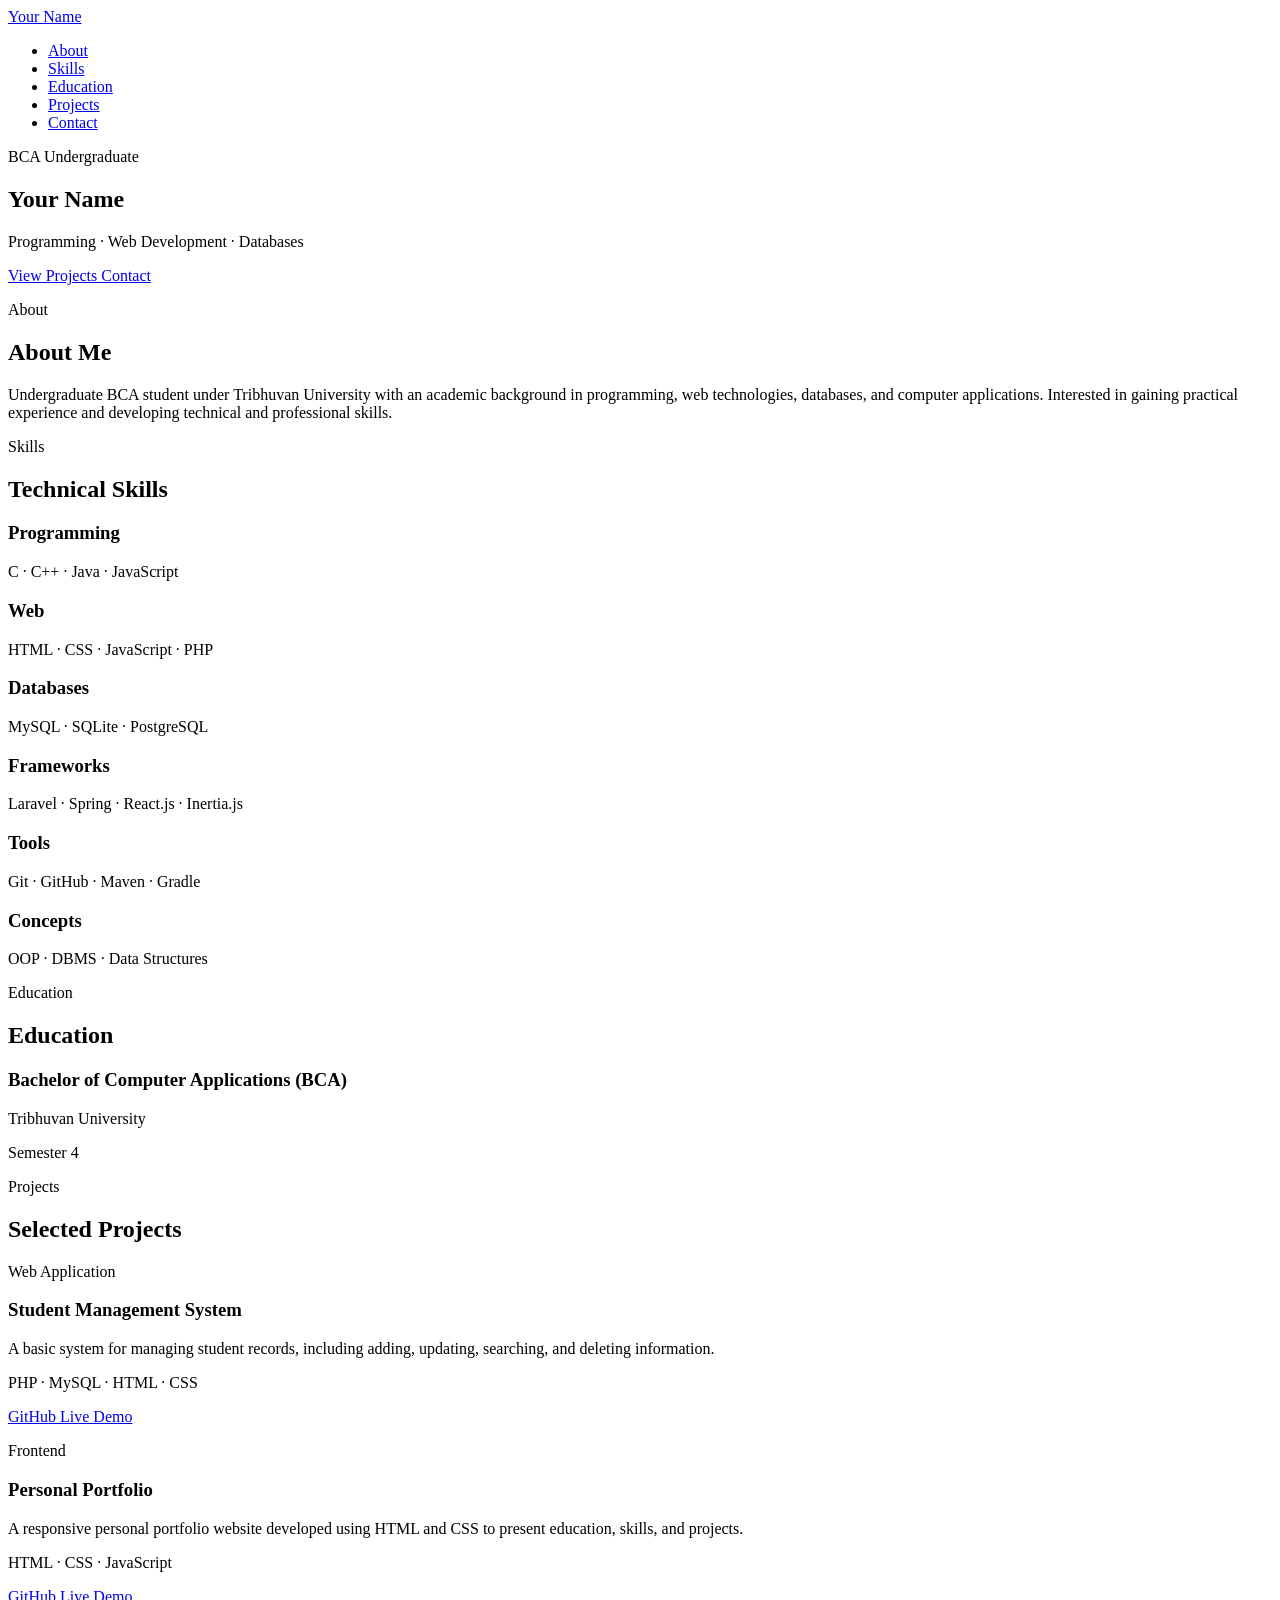
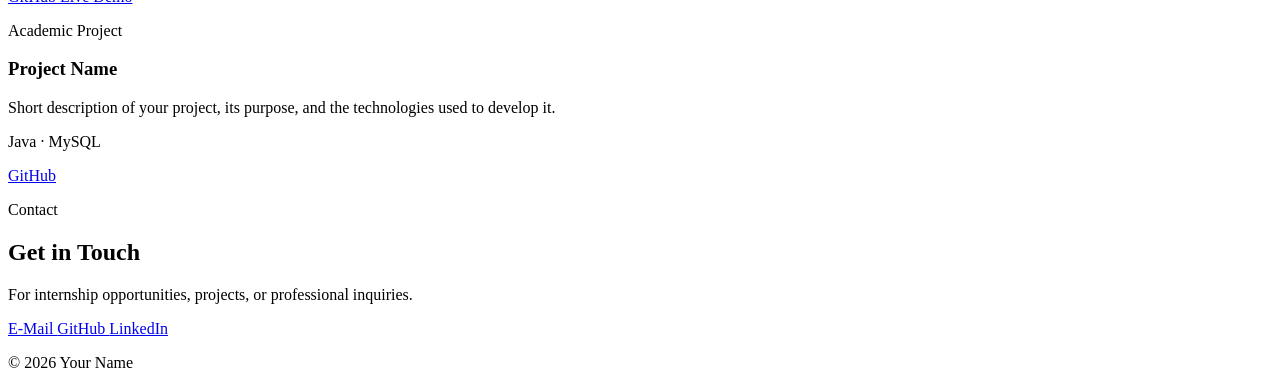
==== commit 3523e9ad: "Update index.html" ====
--- a/index.html
+++ b/index.html
@@ -1,1426 +1,325 @@
 <!DOCTYPE html>
 <html lang="en">
 <head>
-<meta charset="UTF-8">
-<meta name="viewport" content="width=device-width, initial-scale=1.0">
-<title>Full Stack: ASP.NET Core API + C# + SQL + HTML</title>
-<link href="https://fonts.googleapis.com/css2?family=JetBrains+Mono:wght@300;400;600;700&family=Sora:wght@300;400;600;700;800&display=swap" rel="stylesheet">
-<style>
-  :root {
-    --bg: #0a0e1a;
-    --surface: #111827;
-    --surface2: #1a2236;
-    --border: #1e2d45;
-    --accent: #00d4ff;
-    --accent2: #7c3aed;
-    --accent3: #10b981;
-    --warn: #f59e0b;
-    --danger: #ef4444;
-    --text: #e2e8f0;
-    --muted: #64748b;
-    --code-bg: #0d1117;
-  }
-  * { margin:0; padding:0; box-sizing:border-box; }
-  body {
-    background: var(--bg);
-    color: var(--text);
-    font-family: 'Sora', sans-serif;
-    font-size: 15px;
-    line-height: 1.7;
-    min-height: 100vh;
-  }
-
-  /* HEADER */
-  header {
-    background: linear-gradient(135deg, #0d1b2e 0%, #1a0a2e 50%, #0a1a2e 100%);
-    border-bottom: 1px solid var(--border);
-    padding: 40px 24px 32px;
-    text-align: center;
-    position: relative;
-    overflow: hidden;
-  }
-  header::before {
-    content: '';
-    position: absolute; inset: 0;
-    background: radial-gradient(ellipse at 30% 50%, rgba(0,212,255,0.07) 0%, transparent 60%),
-                radial-gradient(ellipse at 70% 50%, rgba(124,58,237,0.07) 0%, transparent 60%);
-  }
-  .header-badge {
-    display: inline-flex; gap: 8px; align-items: center;
-    background: rgba(0,212,255,0.1); border: 1px solid rgba(0,212,255,0.3);
-    border-radius: 999px; padding: 4px 14px; font-size: 11px;
-    letter-spacing: 2px; color: var(--accent); text-transform: uppercase;
-    margin-bottom: 16px; font-family: 'JetBrains Mono', monospace;
-  }
-  header h1 {
-    font-size: clamp(22px, 4vw, 40px); font-weight: 800;
-    background: linear-gradient(135deg, #fff 0%, var(--accent) 50%, var(--accent2) 100%);
-    -webkit-background-clip: text; -webkit-text-fill-color: transparent;
-    background-clip: text; line-height: 1.2; margin-bottom: 12px;
-  }
-  header p {
-    color: var(--muted); font-size: 14px; max-width: 640px; margin: 0 auto 20px;
-  }
-  .stack-pills {
-    display: flex; flex-wrap: wrap; gap: 8px; justify-content: center;
-  }
-  .pill {
-    background: var(--surface2); border: 1px solid var(--border);
-    border-radius: 6px; padding: 4px 12px; font-size: 12px;
-    font-family: 'JetBrains Mono', monospace; color: var(--text);
-  }
-  .pill.blue { border-color: rgba(0,212,255,0.4); color: var(--accent); }
-  .pill.purple { border-color: rgba(124,58,237,0.4); color: #a78bfa; }
-  .pill.green { border-color: rgba(16,185,129,0.4); color: var(--accent3); }
-
-  /* NAV TABS */
-  nav {
-    display: flex; gap: 0; overflow-x: auto;
-    background: var(--surface); border-bottom: 1px solid var(--border);
-    padding: 0 16px;
-    scrollbar-width: none;
-  }
-  nav::-webkit-scrollbar { display: none; }
-  .tab {
-    padding: 14px 18px; font-size: 13px; font-weight: 600;
-    cursor: pointer; white-space: nowrap; border-bottom: 2px solid transparent;
-    color: var(--muted); transition: all 0.2s; letter-spacing: 0.3px;
-    display: flex; align-items: center; gap: 7px;
-  }
-  .tab:hover { color: var(--text); }
-  .tab.active { color: var(--accent); border-bottom-color: var(--accent); }
-  .tab-num {
-    background: var(--surface2); border: 1px solid var(--border);
-    border-radius: 4px; padding: 1px 6px; font-size: 10px;
-    font-family: 'JetBrains Mono', monospace; color: var(--muted);
-  }
-  .tab.active .tab-num { background: rgba(0,212,255,0.15); border-color: rgba(0,212,255,0.3); color: var(--accent); }
-
-  /* LAYOUT */
-  .container { max-width: 960px; margin: 0 auto; padding: 0 16px; }
-  .section { display: none; padding: 32px 0 64px; }
-  .section.active { display: block; }
-
-  /* STEP CARDS */
-  .step {
-    background: var(--surface); border: 1px solid var(--border);
-    border-radius: 12px; margin-bottom: 20px; overflow: hidden;
-    transition: border-color 0.2s;
-  }
-  .step:hover { border-color: #2a3a55; }
-  .step-header {
-    padding: 16px 20px; display: flex; align-items: center; gap: 14px;
-    cursor: pointer; user-select: none;
-  }
-  .step-num {
-    width: 32px; height: 32px; border-radius: 8px; display: flex;
-    align-items: center; justify-content: center;
-    font-family: 'JetBrains Mono', monospace; font-weight: 700; font-size: 13px;
-    flex-shrink: 0;
-  }
-  .step-num.blue { background: rgba(0,212,255,0.15); color: var(--accent); }
-  .step-num.purple { background: rgba(124,58,237,0.15); color: #a78bfa; }
-  .step-num.green { background: rgba(16,185,129,0.15); color: var(--accent3); }
-  .step-num.warn { background: rgba(245,158,11,0.15); color: var(--warn); }
-  .step-title { font-weight: 600; font-size: 15px; flex: 1; }
-  .step-tag {
-    font-size: 10px; font-family: 'JetBrains Mono', monospace;
-    padding: 2px 8px; border-radius: 4px; letter-spacing: 1px;
-  }
-  .step-tag.cs { background: rgba(124,58,237,0.2); color: #a78bfa; }
-  .step-tag.sql { background: rgba(245,158,11,0.2); color: var(--warn); }
-  .step-tag.html { background: rgba(239,68,68,0.2); color: #f87171; }
-  .step-tag.api { background: rgba(0,212,255,0.2); color: var(--accent); }
-  .step-body { padding: 0 20px 20px; border-top: 1px solid var(--border); }
-
-  /* CODE BLOCKS */
-  .code-block {
-    background: var(--code-bg); border: 1px solid #1e2d45;
-    border-radius: 8px; margin: 14px 0; overflow: hidden;
-  }
-  .code-bar {
-    background: #161b22; padding: 8px 14px; display: flex;
-    align-items: center; justify-content: space-between;
-    border-bottom: 1px solid #1e2d45;
-  }
-  .code-lang { font-size: 11px; font-family: 'JetBrains Mono', monospace; color: var(--muted); }
-  .copy-btn {
-    background: none; border: 1px solid var(--border); border-radius: 4px;
-    padding: 3px 10px; font-size: 11px; color: var(--muted); cursor: pointer;
-    font-family: 'JetBrains Mono', monospace; transition: all 0.15s;
-  }
-  .copy-btn:hover { border-color: var(--accent); color: var(--accent); }
-  .copy-btn.copied { border-color: var(--accent3); color: var(--accent3); }
-  pre {
-    padding: 16px 14px; overflow-x: auto; font-family: 'JetBrains Mono', monospace;
-    font-size: 12.5px; line-height: 1.65; color: #c9d1d9;
-    scrollbar-width: thin; scrollbar-color: #2a3a55 transparent;
-  }
-  pre::-webkit-scrollbar { height: 4px; }
-  pre::-webkit-scrollbar-track { background: transparent; }
-  pre::-webkit-scrollbar-thumb { background: #2a3a55; border-radius: 2px; }
-
-  /* SYNTAX COLORS */
-  .k { color: #ff7b72; } /* keyword */
-  .t { color: #79c0ff; } /* type */
-  .s { color: #a5d6ff; } /* string */
-  .c { color: #8b949e; font-style: italic; } /* comment */
-  .m { color: #ffa657; } /* method/attribute */
-  .n { color: #d2a8ff; } /* namespace/class */
-  .v { color: #e6edf3; } /* variable */
-  .p { color: #ff7b72; } /* punctuation accent */
-  .num { color: #79c0ff; } /* numbers */
-
-  /* CALLOUTS */
-  .callout {
-    border-radius: 8px; padding: 12px 16px; margin: 14px 0;
-    display: flex; gap: 10px; align-items: flex-start; font-size: 13px;
-  }
-  .callout.info { background: rgba(0,212,255,0.07); border: 1px solid rgba(0,212,255,0.2); }
-  .callout.warn { background: rgba(245,158,11,0.07); border: 1px solid rgba(245,158,11,0.2); color: #fcd34d; }
-  .callout.tip { background: rgba(16,185,129,0.07); border: 1px solid rgba(16,185,129,0.2); color: #6ee7b7; }
-  .callout-icon { font-size: 16px; flex-shrink: 0; margin-top: 1px; }
-
-  p { margin: 10px 0; color: #94a3b8; font-size: 14px; }
-  strong { color: var(--text); }
-  ul, ol { padding-left: 20px; color: #94a3b8; font-size: 14px; }
-  li { margin: 5px 0; }
-
-  /* ARCH DIAGRAM */
-  .arch {
-    background: var(--code-bg); border: 1px solid var(--border);
-    border-radius: 12px; padding: 24px; margin: 16px 0;
-    font-family: 'JetBrains Mono', monospace; font-size: 13px;
-  }
-  .arch-row { display: flex; align-items: center; gap: 12px; margin: 8px 0; flex-wrap: wrap; }
-  .arch-box {
-    padding: 8px 16px; border-radius: 8px; border: 1px solid; font-size: 12px;
-    white-space: nowrap;
-  }
-  .arch-arrow { color: var(--muted); font-size: 18px; }
-  .box-html { background: rgba(239,68,68,0.1); border-color: rgba(239,68,68,0.4); color: #f87171; }
-  .box-api { background: rgba(0,212,255,0.1); border-color: rgba(0,212,255,0.4); color: var(--accent); }
-  .box-cs { background: rgba(124,58,237,0.1); border-color: rgba(124,58,237,0.4); color: #a78bfa; }
-  .box-db { background: rgba(245,158,11,0.1); border-color: rgba(245,158,11,0.4); color: var(--warn); }
-  .arch-label { color: var(--muted); font-size: 11px; letter-spacing: 1px; }
-
-  /* SECTION TITLE */
-  .sec-title {
-    font-size: 22px; font-weight: 800; color: var(--text);
-    margin-bottom: 6px; display: flex; align-items: center; gap: 10px;
-    padding-top: 8px;
-  }
-  .sec-sub { color: var(--muted); font-size: 13px; margin-bottom: 24px; }
-
-  /* DEMO PREVIEW */
-  .demo-preview {
-    background: var(--surface2); border: 1px solid var(--border);
-    border-radius: 12px; padding: 20px; margin: 16px 0;
-  }
-  .demo-title { font-size: 12px; color: var(--muted); margin-bottom: 12px; letter-spacing: 1px; text-transform: uppercase; font-family: 'JetBrains Mono', monospace; }
-  .fake-ui { background: #fff; border-radius: 8px; overflow: hidden; }
-  .fake-nav { background: #1e3a5f; padding: 10px 16px; display: flex; gap: 8px; align-items: center; }
-  .fake-dot { width: 10px; height: 10px; border-radius: 50%; }
-  .fake-title { color: #fff; font-size: 13px; font-weight: 600; margin-left: 4px; }
-  .fake-content { padding: 20px; background: #f8fafc; }
-  .fake-card { background: #fff; border: 1px solid #e2e8f0; border-radius: 8px; padding: 16px; margin-bottom: 10px; display: flex; align-items: center; gap: 12px; }
-  .fake-avatar { width: 36px; height: 36px; border-radius: 8px; display: flex; align-items: center; justify-content: center; font-size: 16px; flex-shrink: 0; }
-  .fake-info h4 { font-size: 13px; font-weight: 600; color: #1e293b; }
-  .fake-info p { font-size: 11px; color: #64748b; margin: 2px 0 0; }
-  .fake-badge { margin-left: auto; padding: 3px 8px; border-radius: 4px; font-size: 10px; font-weight: 600; }
-
-  /* FOOTER */
-  footer {
-    background: var(--surface); border-top: 1px solid var(--border);
-    padding: 20px 24px; text-align: center; color: var(--muted); font-size: 12px;
-    font-family: 'JetBrains Mono', monospace;
-  }
-
-  /* PROGRESS BAR */
-  .progress-bar {
-    height: 2px; background: var(--surface2);
-    position: sticky; top: 0; z-index: 100;
-  }
-  .progress-fill {
-    height: 100%; background: linear-gradient(90deg, var(--accent), var(--accent2));
-    width: 0%; transition: width 0.3s;
-  }
-</style>
+    <meta charset="UTF-8">
+    <meta name="viewport" content="width=device-width, initial-scale=1.0">
+
+    <title>Your Name | BCA Undergraduate</title>
+
+    <meta name="description"
+          content="Portfolio of Your Name, a BCA undergraduate interested in programming, web development, and databases.">
+
+    <link rel="stylesheet" href="style.css">
 </head>
+
 <body>
 
-<div class="progress-bar"><div class="progress-fill" id="progress"></div></div>
-
-<header>
-  <div class="header-badge">🏦 Full Stack Tutorial</div>
-  <h1>ASP.NET Core API + C# + SQL Server + HTML</h1>
-  <p>Build a complete bank/government data system from scratch — database → backend → API → frontend.</p>
-  <div class="stack-pills">
-    <span class="pill blue">ASP.NET Core 8</span>
-    <span class="pill purple">C# 12</span>
-    <span class="pill warn">SQL Server / LocalDB</span>
-    <span class="pill green">Entity Framework Core</span>
-    <span class="pill">HTML + JS</span>
-    <span class="pill">Swagger / OpenAPI</span>
-  </div>
-</header>
-
-<nav>
-  <div class="tab active" onclick="showTab(0)">
-    <span>Architecture</span><span class="tab-num">01</span>
-  </div>
-  <div class="tab" onclick="showTab(1)">
-    <span>Database</span><span class="tab-num">02</span>
-  </div>
-  <div class="tab" onclick="showTab(2)">
-    <span>C# Backend</span><span class="tab-num">03</span>
-  </div>
-  <div class="tab" onclick="showTab(3)">
-    <span>ASP.NET API</span><span class="tab-num">04</span>
-  </div>
-  <div class="tab" onclick="showTab(4)">
-    <span>HTML Frontend</span><span class="tab-num">05</span>
-  </div>
-  <div class="tab" onclick="showTab(5)">
-    <span>Wire It Up</span><span class="tab-num">06</span>
-  </div>
-</nav>
-
-<!-- ═══════════════════════════════════════════════════════ TAB 0: ARCHITECTURE -->
-<div class="section active" id="tab-0">
-<div class="container">
-  <div class="sec-title">🏗️ Architecture Overview</div>
-  <div class="sec-sub">How all four layers connect — from SQL Server to the browser</div>
-
-  <div class="arch">
-    <div class="arch-label">REQUEST FLOW</div>
-    <div style="margin-top:14px;">
-      <div class="arch-row">
-        <div class="arch-box box-html">🌐 HTML / JS<br><span style="font-size:10px;opacity:0.7">Browser (fetch/AJAX)</span></div>
-        <div class="arch-arrow">→ HTTP →</div>
-        <div class="arch-box box-api">⚡ ASP.NET Core API<br><span style="font-size:10px;opacity:0.7">Controllers / Routes</span></div>
-        <div class="arch-arrow">→ calls →</div>
-        <div class="arch-box box-cs">🔷 C# Services<br><span style="font-size:10px;opacity:0.7">Business Logic</span></div>
-        <div class="arch-arrow">→ EF Core →</div>
-        <div class="arch-box box-db">🗄️ SQL Server<br><span style="font-size:10px;opacity:0.7">LocalDB / Express</span></div>
-      </div>
-      <div class="arch-row" style="margin-top:16px;">
-        <div class="arch-box box-html">Browser shows data</div>
-        <div class="arch-arrow">← JSON ←</div>
-        <div class="arch-box box-api">Serialises response</div>
-        <div class="arch-arrow">← returns ←</div>
-        <div class="arch-box box-cs">Returns models</div>
-        <div class="arch-arrow">← queries ←</div>
-        <div class="arch-box box-db">Rows → objects</div>
-      </div>
-    </div>
-  </div>
-
-  <div class="step">
-    <div class="step-header">
-      <div class="step-num blue">01</div>
-      <div class="step-title">What we are building — Bank + Government Data Portal</div>
-      <span class="step-tag api">OVERVIEW</span>
-    </div>
-    <div class="step-body">
-      <p>We will build a <strong>Financial Records API</strong> — the same pattern used by banks and government agencies to expose data securely. The system will have:</p>
-      <ul>
-        <li><strong>SQL Server LocalDB</strong> — stores accounts, transactions, citizens</li>
-        <li><strong>Entity Framework Core</strong> — C# ORM that maps DB tables to C# classes</li>
-        <li><strong>C# Service Layer</strong> — business logic (balance checks, filters)</li>
-        <li><strong>ASP.NET Core Web API</strong> — REST endpoints at <code>/api/accounts</code></li>
-        <li><strong>HTML + Fetch</strong> — clean frontend that calls the API</li>
-      </ul>
-      <div class="callout info">
-        <span class="callout-icon">ℹ️</span>
-        <div>Everything runs <strong>locally</strong>. No cloud needed. SQL Server LocalDB is free with Visual Studio. Your API runs on <code>https://localhost:7000</code>.</div>
-      </div>
-    </div>
-  </div>
-
-  <div class="step">
-    <div class="step-header">
-      <div class="step-num green">02</div>
-      <div class="step-title">Prerequisites — install these first</div>
-      <span class="step-tag cs">SETUP</span>
-    </div>
-    <div class="step-body">
-      <ul>
-        <li><strong>.NET 8 SDK</strong> — <a href="https://dotnet.microsoft.com/download" style="color:var(--accent)">dotnet.microsoft.com</a></li>
-        <li><strong>Visual Studio 2022</strong> (Community is free) — includes SQL LocalDB</li>
-        <li><strong>SQL Server Management Studio</strong> (SSMS) or Azure Data Studio — to view DB</li>
-        <li><strong>Any browser</strong> — for the HTML frontend</li>
-      </ul>
-      <div class="code-block">
-        <div class="code-bar"><span class="code-lang">bash — verify install</span><button class="copy-btn" onclick="copyCode(this)">copy</button></div>
-        <pre>dotnet --version          <span class="c"># should print 8.x.x</span>
-dotnet new webapi --help  <span class="c"># confirms templates available</span></pre>
-      </div>
-    </div>
-  </div>
-
-  <div class="step">
-    <div class="step-header">
-      <div class="step-num blue">03</div>
-      <div class="step-title">Project structure we will create</div>
-      <span class="step-tag cs">STRUCTURE</span>
-    </div>
-    <div class="step-body">
-      <div class="code-block">
-        <div class="code-bar"><span class="code-lang">project tree</span></div>
-        <pre>FinanceApi/
-├── Controllers/
-│   └── AccountsController.cs     <span class="c"># HTTP endpoints</span>
-│   └── TransactionsController.cs
-├── Models/
-│   └── Account.cs                <span class="c"># C# data classes</span>
-│   └── Transaction.cs
-├── Data/
-│   └── AppDbContext.cs           <span class="c"># EF Core database context</span>
-├── Services/
-│   └── AccountService.cs         <span class="c"># business logic</span>
-├── DTOs/
-│   └── AccountDto.cs             <span class="c"># data transfer objects</span>
-├── Program.cs                    <span class="c"># app startup + DI</span>
-├── appsettings.json              <span class="c"># connection string</span>
-└── frontend/
-    └── index.html                <span class="c"># your browser UI</span></pre>
-      </div>
-    </div>
-  </div>
-</div>
-</div>
-
-<!-- ═══════════════════════════════════════════════════════ TAB 1: DATABASE -->
-<div class="section" id="tab-1">
-<div class="container">
-  <div class="sec-title">🗄️ Database — SQL Server LocalDB</div>
-  <div class="sec-sub">Design the tables, then let Entity Framework create them automatically</div>
-
-  <div class="step">
-    <div class="step-header">
-      <div class="step-num warn">01</div>
-      <div class="step-title">Create the ASP.NET Core project</div>
-      <span class="step-tag cs">CLI</span>
-    </div>
-    <div class="step-body">
-      <div class="code-block">
-        <div class="code-bar"><span class="code-lang">bash</span><button class="copy-btn" onclick="copyCode(this)">copy</button></div>
-        <pre><span class="c"># Create Web API project</span>
-dotnet new webapi -n FinanceApi --use-controllers
-cd FinanceApi
-
-<span class="c"># Install Entity Framework Core + SQL Server provider</span>
-dotnet add package Microsoft.EntityFrameworkCore.SqlServer
-dotnet add package Microsoft.EntityFrameworkCore.Tools
-dotnet add package Microsoft.EntityFrameworkCore.Design
-
-<span class="c"># Install Swagger for API testing</span>
-dotnet add package Swashbuckle.AspNetCore</pre>
-      </div>
-    </div>
-  </div>
-
-  <div class="step">
-    <div class="step-header">
-      <div class="step-num warn">02</div>
-      <div class="step-title">Set up the connection string — appsettings.json</div>
-      <span class="step-tag sql">CONFIG</span>
-    </div>
-    <div class="step-body">
-      <p>This tells EF Core where your <strong>SQL Server LocalDB</strong> lives. LocalDB creates a <code>.mdf</code> file in your user folder automatically.</p>
-      <div class="code-block">
-        <div class="code-bar"><span class="code-lang">appsettings.json</span><button class="copy-btn" onclick="copyCode(this)">copy</button></div>
-        <pre>{
-  <span class="s">"ConnectionStrings"</span>: {
-    <span class="s">"DefaultConnection"</span>: <span class="s">"Server=(localdb)\\MSSQLLocalDB;Database=FinanceDb;Trusted_Connection=True;MultipleActiveResultSets=true"</span>
-  },
-  <span class="s">"AllowedHosts"</span>: <span class="s">"*"</span>
-}</pre>
-      </div>
-      <div class="callout warn">
-        <span class="callout-icon">⚠️</span>
-        <div>If you installed <strong>SQL Server Express</strong> instead of LocalDB, use: <code>"Server=.\\SQLEXPRESS;Database=FinanceDb;Trusted_Connection=True"</code></div>
-      </div>
-    </div>
-  </div>
-
-  <div class="step">
-    <div class="step-header">
-      <div class="step-num warn">03</div>
-      <div class="step-title">Create the C# Model classes — these become DB tables</div>
-      <span class="step-tag cs">MODELS</span>
-    </div>
-    <div class="step-body">
-      <p>Each <strong>C# class</strong> becomes a <strong>SQL table</strong>. Each property becomes a <strong>column</strong>. EF Core handles this mapping automatically.</p>
-
-      <div class="code-block">
-        <div class="code-bar"><span class="code-lang">Models/Account.cs</span><button class="copy-btn" onclick="copyCode(this)">copy</button></div>
-        <pre><span class="k">using</span> <span class="n">System.ComponentModel.DataAnnotations</span>;
-
-<span class="k">namespace</span> <span class="n">FinanceApi.Models</span>;
-
-<span class="k">public class</span> <span class="t">Account</span>
-{
-    <span class="k">public</span> <span class="t">int</span> <span class="v">Id</span> { <span class="k">get</span>; <span class="k">set</span>; }          <span class="c">// PRIMARY KEY (auto-increment)</span>
-
-    [<span class="m">Required</span>, <span class="m">MaxLength</span>(<span class="num">100</span>)]
-    <span class="k">public string</span> <span class="v">OwnerName</span> { <span class="k">get</span>; <span class="k">set</span>; } = <span class="s">""</span>;
-
-    [<span class="m">Required</span>, <span class="m">MaxLength</span>(<span class="num">20</span>)]
-    <span class="k">public string</span> <span class="v">AccountNumber</span> { <span class="k">get</span>; <span class="k">set</span>; } = <span class="s">""</span>;
-
-    <span class="k">public decimal</span> <span class="v">Balance</span> { <span class="k">get</span>; <span class="k">set</span>; }
-
-    <span class="k">public string</span> <span class="v">AccountType</span> { <span class="k">get</span>; <span class="k">set</span>; } = <span class="s">"Checking"</span>; <span class="c">// Savings, Govt</span>
-
-    <span class="k">public</span> <span class="t">DateTime</span> <span class="v">CreatedAt</span> { <span class="k">get</span>; <span class="k">set</span>; } = <span class="t">DateTime</span>.UtcNow;
-
-    <span class="k">public bool</span> <span class="v">IsActive</span> { <span class="k">get</span>; <span class="k">set</span>; } = <span class="k">true</span>;
-
-    <span class="c">// Navigation property — one account has many transactions</span>
-    <span class="k">public</span> <span class="t">ICollection</span>&lt;<span class="t">Transaction</span>&gt; <span class="v">Transactions</span> { <span class="k">get</span>; <span class="k">set</span>; } = [];
-}</pre>
-      </div>
-
-      <div class="code-block">
-        <div class="code-bar"><span class="code-lang">Models/Transaction.cs</span><button class="copy-btn" onclick="copyCode(this)">copy</button></div>
-        <pre><span class="k">namespace</span> <span class="n">FinanceApi.Models</span>;
-
-<span class="k">public class</span> <span class="t">Transaction</span>
-{
-    <span class="k">public</span> <span class="t">int</span> <span class="v">Id</span> { <span class="k">get</span>; <span class="k">set</span>; }
-
-    <span class="k">public</span> <span class="t">int</span> <span class="v">AccountId</span> { <span class="k">get</span>; <span class="k">set</span>; }   <span class="c">// FOREIGN KEY</span>
-    <span class="k">public</span> <span class="t">Account</span> <span class="v">Account</span> { <span class="k">get</span>; <span class="k">set</span>; } = <span class="k">null</span>!;
-
-    <span class="k">public decimal</span> <span class="v">Amount</span> { <span class="k">get</span>; <span class="k">set</span>; }
-
-    <span class="k">public string</span> <span class="v">Type</span> { <span class="k">get</span>; <span class="k">set</span>; } = <span class="s">"Credit"</span>; <span class="c">// Debit, Transfer</span>
-
-    <span class="k">public string</span> <span class="v">Description</span> { <span class="k">get</span>; <span class="k">set</span>; } = <span class="s">""</span>;
-
-    <span class="k">public</span> <span class="t">DateTime</span> <span class="v">Date</span> { <span class="k">get</span>; <span class="k">set</span>; } = <span class="t">DateTime</span>.UtcNow;
-
-    <span class="k">public string</span> <span class="v">Status</span> { <span class="k">get</span>; <span class="k">set</span>; } = <span class="s">"Completed"</span>; <span class="c">// Pending, Failed</span>
-}</pre>
-      </div>
-    </div>
-  </div>
-
-  <div class="step">
-    <div class="step-header">
-      <div class="step-num warn">04</div>
-      <div class="step-title">Create AppDbContext — the bridge between C# and SQL</div>
-      <span class="step-tag cs">EF CORE</span>
-    </div>
-    <div class="step-body">
-      <p>The <strong>DbContext</strong> is the heart of EF Core. It maps your C# classes to SQL tables and handles all queries.</p>
-      <div class="code-block">
-        <div class="code-bar"><span class="code-lang">Data/AppDbContext.cs</span><button class="copy-btn" onclick="copyCode(this)">copy</button></div>
-        <pre><span class="k">using</span> <span class="n">Microsoft.EntityFrameworkCore</span>;
-<span class="k">using</span> <span class="n">FinanceApi.Models</span>;
-
-<span class="k">namespace</span> <span class="n">FinanceApi.Data</span>;
-
-<span class="k">public class</span> <span class="t">AppDbContext</span> : <span class="t">DbContext</span>
-{
-    <span class="k">public</span> <span class="t">AppDbContext</span>(<span class="t">DbContextOptions</span>&lt;<span class="t">AppDbContext</span>&gt; <span class="v">options</span>)
-        : <span class="k">base</span>(<span class="v">options</span>) { }
-
-    <span class="c">// These become SQL tables automatically</span>
-    <span class="k">public</span> <span class="t">DbSet</span>&lt;<span class="t">Account</span>&gt; <span class="v">Accounts</span> =&gt; <span class="t">Set</span>&lt;<span class="t">Account</span>&gt;();
-    <span class="k">public</span> <span class="t">DbSet</span>&lt;<span class="t">Transaction</span>&gt; <span class="v">Transactions</span> =&gt; <span class="t">Set</span>&lt;<span class="t">Transaction</span>&gt;();
-
-    <span class="k">protected override void</span> <span class="m">OnModelCreating</span>(<span class="t">ModelBuilder</span> <span class="v">mb</span>)
-    {
-        <span class="c">// Precision for money — important for banking!</span>
-        <span class="v">mb</span>.<span class="m">Entity</span>&lt;<span class="t">Account</span>&gt;()
-          .<span class="m">Property</span>(<span class="v">a</span> =&gt; <span class="v">a</span>.Balance)
-          .<span class="m">HasPrecision</span>(<span class="num">18</span>, <span class="num">2</span>);
-
-        <span class="v">mb</span>.<span class="m">Entity</span>&lt;<span class="t">Transaction</span>&gt;()
-          .<span class="m">Property</span>(<span class="v">t</span> =&gt; <span class="v">t</span>.Amount)
-          .<span class="m">HasPrecision</span>(<span class="num">18</span>, <span class="num">2</span>);
-
-        <span class="c">// Seed data — so DB is not empty on first run</span>
-        <span class="v">mb</span>.<span class="m">Entity</span>&lt;<span class="t">Account</span>&gt;().<span class="m">HasData</span>(
-            <span class="k">new</span> <span class="t">Account</span> { <span class="v">Id</span>=<span class="num">1</span>, <span class="v">OwnerName</span>=<span class="s">"Ministry of Finance"</span>,
-                <span class="v">AccountNumber</span>=<span class="s">"GOV-001"</span>, <span class="v">Balance</span>=<span class="num">9_500_000</span>, <span class="v">AccountType</span>=<span class="s">"Government"</span> },
-            <span class="k">new</span> <span class="t">Account</span> { <span class="v">Id</span>=<span class="num">2</span>, <span class="v">OwnerName</span>=<span class="s">"Central Bank Reserve"</span>,
-                <span class="v">AccountNumber</span>=<span class="s">"CB-001"</span>, <span class="v">Balance</span>=<span class="num">250_000_000</span>, <span class="v">AccountType</span>=<span class="s">"Reserve"</span> },
-            <span class="k">new</span> <span class="t">Account</span> { <span class="v">Id</span>=<span class="num">3</span>, <span class="v">OwnerName</span>=<span class="s">"John Citizen"</span>,
-                <span class="v">AccountNumber</span>=<span class="s">"ACC-8821"</span>, <span class="v">Balance</span>=<span class="num">4_200.50m</span>, <span class="v">AccountType</span>=<span class="s">"Checking"</span> }
-        );
-    }
-}</pre>
-      </div>
-    </div>
-  </div>
-
-  <div class="step">
-    <div class="step-header">
-      <div class="step-num warn">05</div>
-      <div class="step-title">Run migrations — create the actual SQL tables</div>
-      <span class="step-tag sql">MIGRATIONS</span>
-    </div>
-    <div class="step-body">
-      <p>EF Core will read your C# models and <strong>generate SQL CREATE TABLE statements</strong> automatically. You never write raw DDL.</p>
-      <div class="code-block">
-        <div class="code-bar"><span class="code-lang">bash — in project root</span><button class="copy-btn" onclick="copyCode(this)">copy</button></div>
-        <pre><span class="c"># Generate migration files (C# code that describes DB changes)</span>
-dotnet ef migrations add InitialCreate
-
-<span class="c"># Apply the migration — this creates the SQL tables in LocalDB</span>
-dotnet ef database update
-
-<span class="c"># You should see: "Done." in terminal</span>
-<span class="c"># Tables created: Accounts, Transactions, __EFMigrationsHistory</span></pre>
-      </div>
-      <div class="callout tip">
-        <span class="callout-icon">✅</span>
-        <div>Open SSMS and connect to <code>(localdb)\MSSQLLocalDB</code> — you will see your <strong>FinanceDb</strong> database with the tables already created and seed data inserted.</div>
-      </div>
-    </div>
-  </div>
-</div>
-</div>
-
-<!-- ═══════════════════════════════════════════════════════ TAB 2: C# BACKEND -->
-<div class="section" id="tab-2">
-<div class="container">
-  <div class="sec-title">🔷 C# Service Layer — Business Logic</div>
-  <div class="sec-sub">The service layer sits between the API controllers and the database. Controllers call services, services call the DB.</div>
-
-  <div class="step">
-    <div class="step-header">
-      <div class="step-num purple">01</div>
-      <div class="step-title">Create DTOs — what you send to the browser</div>
-      <span class="step-tag cs">DTO</span>
-    </div>
-    <div class="step-body">
-      <p><strong>DTOs (Data Transfer Objects)</strong> are what you expose via the API. Never expose your DB model directly — DTOs let you control exactly what data the browser sees.</p>
-      <div class="code-block">
-        <div class="code-bar"><span class="code-lang">DTOs/AccountDto.cs</span><button class="copy-btn" onclick="copyCode(this)">copy</button></div>
-        <pre><span class="k">namespace</span> <span class="n">FinanceApi.DTOs</span>;
-
-<span class="c">// What the API returns to the browser</span>
-<span class="k">public record</span> <span class="t">AccountDto</span>(
-    <span class="t">int</span> <span class="v">Id</span>,
-    <span class="k">string</span> <span class="v">OwnerName</span>,
-    <span class="k">string</span> <span class="v">AccountNumber</span>,
-    <span class="k">decimal</span> <span class="v">Balance</span>,
-    <span class="k">string</span> <span class="v">AccountType</span>,
-    <span class="k">bool</span> <span class="v">IsActive</span>,
-    <span class="t">DateTime</span> <span class="v">CreatedAt</span>
-);
-
-<span class="c">// What the browser sends to CREATE an account</span>
-<span class="k">public record</span> <span class="t">CreateAccountDto</span>(
-    <span class="k">string</span> <span class="v">OwnerName</span>,
-    <span class="k">string</span> <span class="v">AccountNumber</span>,
-    <span class="k">decimal</span> <span class="v">InitialBalance</span>,
-    <span class="k">string</span> <span class="v">AccountType</span>
-);
-
-<span class="c">// Transaction DTO</span>
-<span class="k">public record</span> <span class="t">TransactionDto</span>(
-    <span class="t">int</span> <span class="v">Id</span>,
-    <span class="t">int</span> <span class="v">AccountId</span>,
-    <span class="k">decimal</span> <span class="v">Amount</span>,
-    <span class="k">string</span> <span class="v">Type</span>,
-    <span class="k">string</span> <span class="v">Description</span>,
-    <span class="t">DateTime</span> <span class="v">Date</span>,
-    <span class="k">string</span> <span class="v">Status</span>
-);</pre>
-      </div>
-    </div>
-  </div>
-
-  <div class="step">
-    <div class="step-header">
-      <div class="step-num purple">02</div>
-      <div class="step-title">Create AccountService — the business logic layer</div>
-      <span class="step-tag cs">SERVICE</span>
-    </div>
-    <div class="step-body">
-      <p>The service is a plain C# class. It uses <strong>Entity Framework Core</strong> to query SQL Server using LINQ — no raw SQL needed.</p>
-      <div class="code-block">
-        <div class="code-bar"><span class="code-lang">Services/AccountService.cs</span><button class="copy-btn" onclick="copyCode(this)">copy</button></div>
-        <pre><span class="k">using</span> <span class="n">Microsoft.EntityFrameworkCore</span>;
-<span class="k">using</span> <span class="n">FinanceApi.Data</span>;
-<span class="k">using</span> <span class="n">FinanceApi.DTOs</span>;
-<span class="k">using</span> <span class="n">FinanceApi.Models</span>;
-
-<span class="k">namespace</span> <span class="n">FinanceApi.Services</span>;
-
-<span class="k">public interface</span> <span class="t">IAccountService</span>
-{
-    <span class="t">Task</span>&lt;<span class="t">List</span>&lt;<span class="t">AccountDto</span>&gt;&gt; <span class="m">GetAllAsync</span>(<span class="k">string</span>? <span class="v">type</span> = <span class="k">null</span>);
-    <span class="t">Task</span>&lt;<span class="t">AccountDto</span>?&gt; <span class="m">GetByIdAsync</span>(<span class="t">int</span> <span class="v">id</span>);
-    <span class="t">Task</span>&lt;<span class="t">AccountDto</span>&gt; <span class="m">CreateAsync</span>(<span class="t">CreateAccountDto</span> <span class="v">dto</span>);
-    <span class="t">Task</span>&lt;<span class="k">bool</span>&gt; <span class="m">DeleteAsync</span>(<span class="t">int</span> <span class="v">id</span>);
-    <span class="t">Task</span>&lt;<span class="t">List</span>&lt;<span class="t">TransactionDto</span>&gt;&gt; <span class="m">GetTransactionsAsync</span>(<span class="t">int</span> <span class="v">accountId</span>);
-}
-
-<span class="k">public class</span> <span class="t">AccountService</span> : <span class="t">IAccountService</span>
-{
-    <span class="k">private readonly</span> <span class="t">AppDbContext</span> <span class="v">_db</span>;
-
-    <span class="k">public</span> <span class="t">AccountService</span>(<span class="t">AppDbContext</span> <span class="v">db</span>) => <span class="v">_db</span> = <span class="v">db</span>;
-
-    <span class="c">// GET all accounts, optionally filtered by type</span>
-    <span class="k">public async</span> <span class="t">Task</span>&lt;<span class="t">List</span>&lt;<span class="t">AccountDto</span>&gt;&gt; <span class="m">GetAllAsync</span>(<span class="k">string</span>? <span class="v">type</span> = <span class="k">null</span>)
-    {
-        <span class="k">var</span> <span class="v">query</span> = <span class="v">_db</span>.Accounts.<span class="m">AsQueryable</span>();
-
-        <span class="k">if</span> (!<span class="k">string</span>.<span class="m">IsNullOrEmpty</span>(<span class="v">type</span>))
-            <span class="v">query</span> = <span class="v">query</span>.<span class="m">Where</span>(<span class="v">a</span> =&gt; <span class="v">a</span>.AccountType == <span class="v">type</span>);
-
-        <span class="k">return await</span> <span class="v">query</span>
-            .<span class="m">Select</span>(<span class="v">a</span> =&gt; <span class="k">new</span> <span class="t">AccountDto</span>(
-                <span class="v">a</span>.Id, <span class="v">a</span>.OwnerName, <span class="v">a</span>.AccountNumber,
-                <span class="v">a</span>.Balance, <span class="v">a</span>.AccountType, <span class="v">a</span>.IsActive, <span class="v">a</span>.CreatedAt))
-            .<span class="m">ToListAsync</span>();
-    }
-
-    <span class="c">// GET single account by ID</span>
-    <span class="k">public async</span> <span class="t">Task</span>&lt;<span class="t">AccountDto</span>?&gt; <span class="m">GetByIdAsync</span>(<span class="t">int</span> <span class="v">id</span>)
-    {
-        <span class="k">var</span> <span class="v">a</span> = <span class="k">await</span> <span class="v">_db</span>.Accounts.<span class="m">FindAsync</span>(<span class="v">id</span>);
-        <span class="k">if</span> (<span class="v">a</span> <span class="k">is null</span>) <span class="k">return null</span>;
-        <span class="k">return new</span> <span class="t">AccountDto</span>(<span class="v">a</span>.Id, <span class="v">a</span>.OwnerName, <span class="v">a</span>.AccountNumber,
-            <span class="v">a</span>.Balance, <span class="v">a</span>.AccountType, <span class="v">a</span>.IsActive, <span class="v">a</span>.CreatedAt);
-    }
-
-    <span class="c">// POST — create new account</span>
-    <span class="k">public async</span> <span class="t">Task</span>&lt;<span class="t">AccountDto</span>&gt; <span class="m">CreateAsync</span>(<span class="t">CreateAccountDto</span> <span class="v">dto</span>)
-    {
-        <span class="k">var</span> <span class="v">account</span> = <span class="k">new</span> <span class="t">Account</span>
-        {
-            <span class="v">OwnerName</span>     = <span class="v">dto</span>.OwnerName,
-            <span class="v">AccountNumber</span> = <span class="v">dto</span>.AccountNumber,
-            <span class="v">Balance</span>       = <span class="v">dto</span>.InitialBalance,
-            <span class="v">AccountType</span>   = <span class="v">dto</span>.AccountType
-        };
-        <span class="v">_db</span>.Accounts.<span class="m">Add</span>(<span class="v">account</span>);
-        <span class="k">await</span> <span class="v">_db</span>.<span class="m">SaveChangesAsync</span>();  <span class="c">// writes to SQL Server</span>
-
-        <span class="k">return new</span> <span class="t">AccountDto</span>(<span class="v">account</span>.Id, <span class="v">account</span>.OwnerName,
-            <span class="v">account</span>.AccountNumber, <span class="v">account</span>.Balance,
-            <span class="v">account</span>.AccountType, <span class="v">account</span>.IsActive, <span class="v">account</span>.CreatedAt);
-    }
-
-    <span class="c">// DELETE account</span>
-    <span class="k">public async</span> <span class="t">Task</span>&lt;<span class="k">bool</span>&gt; <span class="m">DeleteAsync</span>(<span class="t">int</span> <span class="v">id</span>)
-    {
-        <span class="k">var</span> <span class="v">account</span> = <span class="k">await</span> <span class="v">_db</span>.Accounts.<span class="m">FindAsync</span>(<span class="v">id</span>);
-        <span class="k">if</span> (<span class="v">account</span> <span class="k">is null</span>) <span class="k">return false</span>;
-        <span class="v">_db</span>.Accounts.<span class="m">Remove</span>(<span class="v">account</span>);
-        <span class="k">await</span> <span class="v">_db</span>.<span class="m">SaveChangesAsync</span>();
-        <span class="k">return true</span>;
-    }
-
-    <span class="c">// GET transactions for an account</span>
-    <span class="k">public async</span> <span class="t">Task</span>&lt;<span class="t">List</span>&lt;<span class="t">TransactionDto</span>&gt;&gt; <span class="m">GetTransactionsAsync</span>(<span class="t">int</span> <span class="v">accountId</span>)
-    {
-        <span class="k">return await</span> <span class="v">_db</span>.Transactions
-            .<span class="m">Where</span>(<span class="v">t</span> =&gt; <span class="v">t</span>.AccountId == <span class="v">accountId</span>)
-            .<span class="m">OrderByDescending</span>(<span class="v">t</span> =&gt; <span class="v">t</span>.Date)
-            .<span class="m">Select</span>(<span class="v">t</span> =&gt; <span class="k">new</span> <span class="t">TransactionDto</span>(
-                <span class="v">t</span>.Id, <span class="v">t</span>.AccountId, <span class="v">t</span>.Amount,
-                <span class="v">t</span>.Type, <span class="v">t</span>.Description, <span class="v">t</span>.Date, <span class="v">t</span>.Status))
-            .<span class="m">ToListAsync</span>();
-    }
-}</pre>
-      </div>
-    </div>
-  </div>
-</div>
-</div>
-
-<!-- ═══════════════════════════════════════════════════════ TAB 3: ASP.NET API -->
-<div class="section" id="tab-3">
-<div class="container">
-  <div class="sec-title">⚡ ASP.NET Core Web API — Controllers + Startup</div>
-  <div class="sec-sub">The API layer exposes HTTP routes. Program.cs wires everything together with Dependency Injection.</div>
-
-  <div class="step">
-    <div class="step-header">
-      <div class="step-num blue">01</div>
-      <div class="step-title">Program.cs — startup, DI, CORS, Swagger</div>
-      <span class="step-tag api">STARTUP</span>
-    </div>
-    <div class="step-body">
-      <p>This is the <strong>entry point</strong>. Register your services, set up CORS (so your HTML page can call the API), add Swagger for testing.</p>
-      <div class="code-block">
-        <div class="code-bar"><span class="code-lang">Program.cs</span><button class="copy-btn" onclick="copyCode(this)">copy</button></div>
-        <pre><span class="k">using</span> <span class="n">Microsoft.EntityFrameworkCore</span>;
-<span class="k">using</span> <span class="n">FinanceApi.Data</span>;
-<span class="k">using</span> <span class="n">FinanceApi.Services</span>;
-
-<span class="k">var</span> <span class="v">builder</span> = <span class="t">WebApplication</span>.<span class="m">CreateBuilder</span>(<span class="v">args</span>);
-
-<span class="c">// ── Database ──────────────────────────────────────────────</span>
-<span class="v">builder</span>.Services.<span class="m">AddDbContext</span>&lt;<span class="t">AppDbContext</span>&gt;(<span class="v">opt</span> =&gt;
-    <span class="v">opt</span>.<span class="m">UseSqlServer</span>(<span class="v">builder</span>.Configuration
-        .<span class="m">GetConnectionString</span>(<span class="s">"DefaultConnection"</span>)));
-
-<span class="c">// ── Dependency Injection ──────────────────────────────────</span>
-<span class="v">builder</span>.Services.<span class="m">AddScoped</span>&lt;<span class="t">IAccountService</span>, <span class="t">AccountService</span>&gt;();
-
-<span class="c">// ── CORS — allow HTML file to call this API ───────────────</span>
-<span class="v">builder</span>.Services.<span class="m">AddCors</span>(<span class="v">options</span> =&gt;
-{
-    <span class="v">options</span>.<span class="m">AddPolicy</span>(<span class="s">"AllowAll"</span>, <span class="v">policy</span> =&gt;
-        <span class="v">policy</span>.<span class="m">AllowAnyOrigin</span>()
-              .<span class="m">AllowAnyHeader</span>()
-              .<span class="m">AllowAnyMethod</span>());
-});
-
-<span class="v">builder</span>.Services.<span class="m">AddControllers</span>();
-<span class="v">builder</span>.Services.<span class="m">AddEndpointsApiExplorer</span>();
-<span class="v">builder</span>.Services.<span class="m">AddSwaggerGen</span>(<span class="v">c</span> =&gt;
-{
-    <span class="v">c</span>.<span class="m">SwaggerDoc</span>(<span class="s">"v1"</span>, <span class="k">new</span> { <span class="v">Title</span> = <span class="s">"Finance API"</span>, <span class="v">Version</span> = <span class="s">"v1"</span> });
-});
-
-<span class="k">var</span> <span class="v">app</span> = <span class="v">builder</span>.<span class="m">Build</span>();
-
-<span class="c">// ── Auto-apply migrations on startup ─────────────────────</span>
-<span class="k">using</span> (<span class="k">var</span> <span class="v">scope</span> = <span class="v">app</span>.Services.<span class="m">CreateScope</span>())
-{
-    <span class="k">var</span> <span class="v">db</span> = <span class="v">scope</span>.ServiceProvider.<span class="m">GetRequiredService</span>&lt;<span class="t">AppDbContext</span>&gt;();
-    <span class="v">db</span>.Database.<span class="m">Migrate</span>();  <span class="c">// creates DB if it doesn't exist</span>
-}
-
-<span class="c">// ── Middleware pipeline ───────────────────────────────────</span>
-<span class="k">if</span> (<span class="v">app</span>.Environment.<span class="m">IsDevelopment</span>())
-{
-    <span class="v">app</span>.<span class="m">UseSwagger</span>();
-    <span class="v">app</span>.<span class="m">UseSwaggerUI</span>();  <span class="c">// visit /swagger to test API</span>
-}
-
-<span class="v">app</span>.<span class="m">UseCors</span>(<span class="s">"AllowAll"</span>);   <span class="c">// MUST be before MapControllers</span>
-<span class="v">app</span>.<span class="m">UseHttpsRedirection</span>();
-<span class="v">app</span>.<span class="m">MapControllers</span>();
-
-<span class="v">app</span>.<span class="m">Run</span>();</pre>
-      </div>
-    </div>
-  </div>
-
-  <div class="step">
-    <div class="step-header">
-      <div class="step-num blue">02</div>
-      <div class="step-title">AccountsController — the HTTP endpoints</div>
-      <span class="step-tag api">CONTROLLER</span>
-    </div>
-    <div class="step-body">
-      <p>Controllers define your <strong>REST routes</strong>. Each method maps to a HTTP verb (GET, POST, PUT, DELETE). The controller calls the service — it does NO business logic itself.</p>
-      <div class="code-block">
-        <div class="code-bar"><span class="code-lang">Controllers/AccountsController.cs</span><button class="copy-btn" onclick="copyCode(this)">copy</button></div>
-        <pre><span class="k">using</span> <span class="n">Microsoft.AspNetCore.Mvc</span>;
-<span class="k">using</span> <span class="n">FinanceApi.DTOs</span>;
-<span class="k">using</span> <span class="n">FinanceApi.Services</span>;
-
-<span class="k">namespace</span> <span class="n">FinanceApi.Controllers</span>;
-
-[<span class="m">ApiController</span>]
-[<span class="m">Route</span>(<span class="s">"api/[controller]"</span>)]   <span class="c">// → /api/accounts</span>
-<span class="k">public class</span> <span class="t">AccountsController</span> : <span class="t">ControllerBase</span>
-{
-    <span class="k">private readonly</span> <span class="t">IAccountService</span> <span class="v">_svc</span>;
-
-    <span class="k">public</span> <span class="t">AccountsController</span>(<span class="t">IAccountService</span> <span class="v">svc</span>) => <span class="v">_svc</span> = <span class="v">svc</span>;
-
-    <span class="c">// GET /api/accounts           — all accounts</span>
-    <span class="c">// GET /api/accounts?type=Government — filtered</span>
-    [<span class="m">HttpGet</span>]
-    <span class="k">public async</span> <span class="t">Task</span>&lt;<span class="t">IActionResult</span>&gt; <span class="m">GetAll</span>([<span class="m">FromQuery</span>] <span class="k">string</span>? <span class="v">type</span>)
-    {
-        <span class="k">var</span> <span class="v">accounts</span> = <span class="k">await</span> <span class="v">_svc</span>.<span class="m">GetAllAsync</span>(<span class="v">type</span>);
-        <span class="k">return</span> <span class="m">Ok</span>(<span class="v">accounts</span>);   <span class="c">// 200 + JSON array</span>
-    }
-
-    <span class="c">// GET /api/accounts/3  — single account</span>
-    [<span class="m">HttpGet</span>(<span class="s">"{id}"</span>)]
-    <span class="k">public async</span> <span class="t">Task</span>&lt;<span class="t">IActionResult</span>&gt; <span class="m">GetById</span>(<span class="t">int</span> <span class="v">id</span>)
-    {
-        <span class="k">var</span> <span class="v">account</span> = <span class="k">await</span> <span class="v">_svc</span>.<span class="m">GetByIdAsync</span>(<span class="v">id</span>);
-        <span class="k">return</span> <span class="v">account</span> <span class="k">is null</span> ? <span class="m">NotFound</span>() : <span class="m">Ok</span>(<span class="v">account</span>);
-    }
-
-    <span class="c">// POST /api/accounts  — create account</span>
-    [<span class="m">HttpPost</span>]
-    <span class="k">public async</span> <span class="t">Task</span>&lt;<span class="t">IActionResult</span>&gt; <span class="m">Create</span>([<span class="m">FromBody</span>] <span class="t">CreateAccountDto</span> <span class="v">dto</span>)
-    {
-        <span class="k">if</span> (!<span class="v">ModelState</span>.IsValid) <span class="k">return</span> <span class="m">BadRequest</span>(<span class="v">ModelState</span>);
-        <span class="k">var</span> <span class="v">created</span> = <span class="k">await</span> <span class="v">_svc</span>.<span class="m">CreateAsync</span>(<span class="v">dto</span>);
-        <span class="k">return</span> <span class="m">CreatedAtAction</span>(<span class="k">nameof</span>(<span class="m">GetById</span>),
-            <span class="k">new</span> { <span class="v">id</span> = <span class="v">created</span>.Id }, <span class="v">created</span>);   <span class="c">// 201 Created</span>
-    }
-
-    <span class="c">// DELETE /api/accounts/3</span>
-    [<span class="m">HttpDelete</span>(<span class="s">"{id}"</span>)]
-    <span class="k">public async</span> <span class="t">Task</span>&lt;<span class="t">IActionResult</span>&gt; <span class="m">Delete</span>(<span class="t">int</span> <span class="v">id</span>)
-    {
-        <span class="k">var</span> <span class="v">deleted</span> = <span class="k">await</span> <span class="v">_svc</span>.<span class="m">DeleteAsync</span>(<span class="v">id</span>);
-        <span class="k">return</span> <span class="v">deleted</span> ? <span class="m">NoContent</span>() : <span class="m">NotFound</span>();  <span class="c">// 204 or 404</span>
-    }
-
-    <span class="c">// GET /api/accounts/3/transactions</span>
-    [<span class="m">HttpGet</span>(<span class="s">"{id}/transactions"</span>)]
-    <span class="k">public async</span> <span class="t">Task</span>&lt;<span class="t">IActionResult</span>&gt; <span class="m">GetTransactions</span>(<span class="t">int</span> <span class="v">id</span>)
-    {
-        <span class="k">var</span> <span class="v">txns</span> = <span class="k">await</span> <span class="v">_svc</span>.<span class="m">GetTransactionsAsync</span>(<span class="v">id</span>);
-        <span class="k">return</span> <span class="m">Ok</span>(<span class="v">txns</span>);
-    }
-}</pre>
-      </div>
-      <div class="callout info">
-        <span class="callout-icon">ℹ️</span>
-        <div>After running the API, visit <strong>https://localhost:7000/swagger</strong> to get an interactive UI to test every endpoint without writing any frontend code yet.</div>
-      </div>
-    </div>
-  </div>
-
-  <div class="step">
-    <div class="step-header">
-      <div class="step-num blue">03</div>
-      <div class="step-title">Run the API</div>
-      <span class="step-tag api">RUN</span>
-    </div>
-    <div class="step-body">
-      <div class="code-block">
-        <div class="code-bar"><span class="code-lang">bash</span><button class="copy-btn" onclick="copyCode(this)">copy</button></div>
-        <pre>dotnet run
-
-<span class="c"># Output:</span>
-<span class="c"># Now listening on: https://localhost:7000</span>
-<span class="c"># Now listening on: http://localhost:5000</span>
-
-<span class="c"># Test it immediately:</span>
-curl https://localhost:7000/api/accounts
-<span class="c"># Returns JSON array of accounts from your SQL Server DB!</span></pre>
-      </div>
-    </div>
-  </div>
-</div>
-</div>
-
-<!-- ═══════════════════════════════════════════════════════ TAB 4: HTML FRONTEND -->
-<div class="section" id="tab-4">
-<div class="container">
-  <div class="sec-title">🌐 HTML Frontend — Calls the ASP.NET API</div>
-  <div class="sec-sub">A clean, professional frontend that uses the Fetch API to talk to your locally running ASP.NET Core backend</div>
-
-  <div class="step">
-    <div class="step-header">
-      <div class="step-num green">01</div>
-      <div class="step-title">The complete frontend — index.html</div>
-      <span class="step-tag html">HTML + JS</span>
-    </div>
-    <div class="step-body">
-      <p>Save this as <code>frontend/index.html</code> and open it in your browser. It connects directly to your local ASP.NET API.</p>
-      <div class="callout warn">
-        <span class="callout-icon">⚠️</span>
-        <div>Change <strong>localhost:7000</strong> to match whatever port your API runs on (check terminal output).</div>
-      </div>
-      <div class="code-block">
-        <div class="code-bar"><span class="code-lang">frontend/index.html</span><button class="copy-btn" onclick="copyCode(this)">copy</button></div>
-        <pre><span class="c">&lt;!-- Full bank/government data portal frontend --&gt;</span>
-&lt;!DOCTYPE html&gt;
-&lt;html lang="en"&gt;
-&lt;head&gt;
-  &lt;meta charset="UTF-8"&gt;
-  &lt;title&gt;Finance Portal&lt;/title&gt;
-  &lt;style&gt;
-    * { box-sizing: border-box; margin: 0; padding: 0; }
-    body { font-family: 'Segoe UI', sans-serif; background: #f0f4f8; color: #1e293b; }
-
-    header {
-      background: linear-gradient(135deg, #1e3a5f, #0f2340);
-      color: white; padding: 20px 32px;
-      display: flex; align-items: center; gap: 16px;
-    }
-    header h1 { font-size: 22px; font-weight: 700; }
-    header p  { font-size: 13px; opacity: 0.7; margin-top: 2px; }
-    .status-dot { width: 10px; height: 10px; border-radius: 50%;
-      background: #10b981; margin-left: auto; animation: pulse 2s infinite; }
-    @keyframes pulse { 0%,100%{opacity:1} 50%{opacity:0.4} }
-
-    .toolbar {
-      background: white; border-bottom: 1px solid #e2e8f0;
-      padding: 12px 32px; display: flex; gap: 8px; flex-wrap: wrap;
-    }
-    button {
-      padding: 8px 16px; border: 1px solid #cbd5e1; border-radius: 6px;
-      cursor: pointer; font-size: 13px; font-weight: 500; background: white;
-      transition: all 0.15s;
-    }
-    button:hover { background: #1e3a5f; color: white; border-color: #1e3a5f; }
-    button.primary { background: #1e3a5f; color: white; border-color: #1e3a5f; }
-    button.danger  { background: #dc2626; color: white; border-color: #dc2626; }
-    input, select {
-      padding: 8px 12px; border: 1px solid #cbd5e1; border-radius: 6px;
-      font-size: 13px; min-width: 160px;
-    }
-
-    main { padding: 24px 32px; }
-    #status { margin-bottom: 16px; font-size: 13px; color: #64748b; }
-    #status.error { color: #dc2626; }
-    #status.success { color: #059669; }
-
-    .grid { display: grid; grid-template-columns: repeat(auto-fill, minmax(300px, 1fr)); gap: 16px; }
-    .card {
-      background: white; border-radius: 10px; padding: 20px;
-      border: 1px solid #e2e8f0; transition: box-shadow 0.2s;
-    }
-    .card:hover { box-shadow: 0 4px 16px rgba(0,0,0,0.08); }
-    .card-header { display: flex; align-items: center; gap: 12px; margin-bottom: 14px; }
-    .avatar {
-      width: 42px; height: 42px; border-radius: 8px; display: flex;
-      align-items: center; justify-content: center; font-size: 20px; flex-shrink: 0;
-    }
-    .av-gov  { background: #dbeafe; }
-    .av-bank { background: #fef3c7; }
-    .av-user { background: #d1fae5; }
-    .card h3 { font-size: 15px; font-weight: 600; }
-    .card .acn { font-size: 12px; color: #94a3b8; font-family: monospace; }
-    .balance { font-size: 22px; font-weight: 700; color: #1e293b; margin: 10px 0 4px; }
-    .balance.large { color: #1d4ed8; }
-    .badge {
-      display: inline-block; padding: 2px 8px; border-radius: 12px; font-size: 11px;
-      font-weight: 600; text-transform: uppercase; letter-spacing: 0.5px;
-    }
-    .badge.govt   { background: #dbeafe; color: #1d4ed8; }
-    .badge.bank   { background: #fef3c7; color: #92400e; }
-    .badge.check  { background: #d1fae5; color: #065f46; }
-    .badge.save   { background: #f3e8ff; color: #6b21a8; }
-    .card-footer { display: flex; gap: 8px; margin-top: 14px; }
-
-    .modal-overlay {
-      display: none; position: fixed; inset: 0;
-      background: rgba(0,0,0,0.5); z-index: 100;
-      align-items: center; justify-content: center;
-    }
-    .modal-overlay.open { display: flex; }
-    .modal {
-      background: white; border-radius: 12px; padding: 28px;
-      width: 420px; max-width: 92vw;
-    }
-    .modal h2 { font-size: 18px; font-weight: 700; margin-bottom: 20px; }
-    .field { margin-bottom: 14px; }
-    .field label { display: block; font-size: 12px; font-weight: 600;
-      color: #64748b; margin-bottom: 4px; text-transform: uppercase; letter-spacing: 0.5px; }
-    .field input, .field select { width: 100%; }
-    .modal-actions { display: flex; gap: 8px; justify-content: flex-end; margin-top: 20px; }
-
-    #txn-panel {
-      display: none; background: white; border: 1px solid #e2e8f0;
-      border-radius: 10px; margin-bottom: 20px; overflow: hidden;
-    }
-    #txn-panel.open { display: block; }
-    #txn-header { background: #1e3a5f; color: white; padding: 14px 20px; font-weight: 600; font-size: 14px; }
-    table { width: 100%; border-collapse: collapse; font-size: 13px; }
-    th { text-align: left; padding: 10px 16px; background: #f8fafc;
-      color: #64748b; font-weight: 600; border-bottom: 1px solid #e2e8f0; font-size: 11px; text-transform: uppercase; }
-    td { padding: 10px 16px; border-bottom: 1px solid #f1f5f9; }
-    tr:last-child td { border-bottom: none; }
-    .credit { color: #059669; font-weight: 600; }
-    .debit  { color: #dc2626; font-weight: 600; }
-    .loading { text-align: center; padding: 40px; color: #94a3b8; font-size: 14px; }
-    .empty  { text-align: center; padding: 60px; color: #94a3b8; }
-    .empty .icon { font-size: 48px; margin-bottom: 12px; }
-  &lt;/style&gt;
-&lt;/head&gt;
-&lt;body&gt;
-
-&lt;header&gt;
-  &lt;div&gt;
-    &lt;h1&gt;🏦 Finance Data Portal&lt;/h1&gt;
-    &lt;p&gt;Connected to ASP.NET Core API — localhost:7000&lt;/p&gt;
-  &lt;/div&gt;
-  &lt;div class="status-dot" id="statusDot" title="API Status"&gt;&lt;/div&gt;
-&lt;/header&gt;
-
-&lt;div class="toolbar"&gt;
-  &lt;button class="primary" onclick="loadAccounts()"&gt;🔄 Refresh&lt;/button&gt;
-  &lt;button onclick="openModal()"&gt;➕ New Account&lt;/button&gt;
-  &lt;select id="typeFilter" onchange="loadAccounts()"&gt;
-    &lt;option value=""&gt;All Types&lt;/option&gt;
-    &lt;option value="Government"&gt;Government&lt;/option&gt;
-    &lt;option value="Reserve"&gt;Reserve&lt;/option&gt;
-    &lt;option value="Checking"&gt;Checking&lt;/option&gt;
-    &lt;option value="Savings"&gt;Savings&lt;/option&gt;
-  &lt;/select&gt;
-  &lt;input id="search" placeholder="Search by name..." oninput="filterCards()" /&gt;
-&lt;/div&gt;
-
-&lt;main&gt;
-  &lt;div id="status"&gt;Loading accounts...&lt;/div&gt;
-  &lt;div id="txn-panel"&gt;
-    &lt;div id="txn-header"&gt;Transactions&lt;/div&gt;
-    &lt;table&gt;
-      &lt;thead&gt;&lt;tr&gt;
-        &lt;th&gt;Date&lt;/th&gt;&lt;th&gt;Description&lt;/th&gt;
-        &lt;th&gt;Type&lt;/th&gt;&lt;th&gt;Amount&lt;/th&gt;&lt;th&gt;Status&lt;/th&gt;
-      &lt;/tr&gt;&lt;/thead&gt;
-      &lt;tbody id="txn-body"&gt;&lt;/tbody&gt;
-    &lt;/table&gt;
-  &lt;/div&gt;
-  &lt;div class="grid" id="accountGrid"&gt;
-    &lt;div class="loading"&gt;⏳ Connecting to API...&lt;/div&gt;
-  &lt;/div&gt;
-&lt;/main&gt;
-
-&lt;!-- CREATE ACCOUNT MODAL --&gt;
-&lt;div class="modal-overlay" id="modal"&gt;
-  &lt;div class="modal"&gt;
-    &lt;h2&gt;➕ Create New Account&lt;/h2&gt;
-    &lt;div class="field"&gt;
-      &lt;label&gt;Owner Name&lt;/label&gt;
-      &lt;input id="f-name" placeholder="e.g. Ministry of Transport" /&gt;
-    &lt;/div&gt;
-    &lt;div class="field"&gt;
-      &lt;label&gt;Account Number&lt;/label&gt;
-      &lt;input id="f-acn" placeholder="e.g. GOV-002" /&gt;
-    &lt;/div&gt;
-    &lt;div class="field"&gt;
-      &lt;label&gt;Initial Balance ($)&lt;/label&gt;
-      &lt;input id="f-bal" type="number" placeholder="0.00" /&gt;
-    &lt;/div&gt;
-    &lt;div class="field"&gt;
-      &lt;label&gt;Account Type&lt;/label&gt;
-      &lt;select id="f-type"&gt;
-        &lt;option&gt;Government&lt;/option&gt;
-        &lt;option&gt;Reserve&lt;/option&gt;
-        &lt;option&gt;Checking&lt;/option&gt;
-        &lt;option&gt;Savings&lt;/option&gt;
-      &lt;/select&gt;
-    &lt;/div&gt;
-    &lt;div class="modal-actions"&gt;
-      &lt;button onclick="closeModal()"&gt;Cancel&lt;/button&gt;
-      &lt;button class="primary" onclick="createAccount()"&gt;Create Account&lt;/button&gt;
-    &lt;/div&gt;
-  &lt;/div&gt;
-&lt;/div&gt;
-
-&lt;script&gt;
-  const API = 'https://localhost:7000/api';  // ← change port if needed
-  let allCards = [];
-
-  // ── LOAD ACCOUNTS ─────────────────────────────────────────
-  async function loadAccounts() {
-    const type = document.getElementById('typeFilter').value;
-    const url  = type ? `${API}/accounts?type=${type}` : `${API}/accounts`;
-    setStatus('Loading...', '');
-
-    try {
-      const res  = await fetch(url);
-      if (!res.ok) throw new Error(`API error: ${res.status}`);
-      const data = await res.json();
-      renderCards(data);
-      setStatus(`✅ ${data.length} accounts loaded`, 'success');
-      document.getElementById('statusDot').style.background = '#10b981';
-    } catch (err) {
-      setStatus(`❌ Cannot reach API: ${err.message}. Is the API running?`, 'error');
-      document.getElementById('statusDot').style.background = '#ef4444';
-      document.getElementById('accountGrid').innerHTML =
-        `&lt;div class="empty"&gt;&lt;div class="icon"&gt;⚠️&lt;/div&gt;
-         Could not connect to API.&lt;br&gt;Run: &lt;code&gt;dotnet run&lt;/code&gt;&lt;/div&gt;`;
-    }
-  }
-
-  // ── RENDER CARDS ──────────────────────────────────────────
-  function renderCards(accounts) {
-    allCards = accounts;
-    if (!accounts.length) {
-      document.getElementById('accountGrid').innerHTML =
-        `&lt;div class="empty"&gt;&lt;div class="icon"&gt;🏦&lt;/div&gt;No accounts found.&lt;/div&gt;`;
-      return;
-    }
-    document.getElementById('accountGrid').innerHTML = accounts.map(a =&gt; {
-      const icons = { Government:'🏛️', Reserve:'🏦', Checking:'💳', Savings:'🪙' };
-      const avClass = { Government:'av-gov', Reserve:'av-bank',
-                        Checking:'av-user', Savings:'av-user' };
-      const badgeClass = { Government:'govt', Reserve:'bank',
-                           Checking:'check', Savings:'save' };
-      const big = a.balance &gt; 1_000_000;
-      return `
-      &lt;div class="card" id="card-${a.id}"&gt;
-        &lt;div class="card-header"&gt;
-          &lt;div class="avatar ${avClass[a.accountType]||'av-user'}"&gt;
-            ${icons[a.accountType]||'👤'}
-          &lt;/div&gt;
-          &lt;div&gt;
-            &lt;div class="card-h3"&gt;&lt;strong&gt;${a.ownerName}&lt;/strong&gt;&lt;/div&gt;
-            &lt;div class="acn"&gt;${a.accountNumber}&lt;/div&gt;
-          &lt;/div&gt;
-        &lt;/div&gt;
-        &lt;div class="balance ${big?'large':''}"&gt;
-          $${a.balance.toLocaleString('en-US', {minimumFractionDigits:2})}
-        &lt;/div&gt;
-        &lt;span class="badge ${badgeClass[a.accountType]||'check'}"&gt;
-          ${a.accountType}
-        &lt;/span&gt;
-        &lt;span style="font-size:11px;color:#94a3b8;margin-left:8px;"&gt;
-          ${a.isActive ? '✅ Active' : '❌ Inactive'}
-        &lt;/span&gt;
-        &lt;div class="card-footer"&gt;
-          &lt;button onclick="viewTransactions(${a.id}, '${a.ownerName}')"&gt;
-            📋 Transactions
-          &lt;/button&gt;
-          &lt;button class="danger" onclick="deleteAccount(${a.id})"&gt;🗑&lt;/button&gt;
-        &lt;/div&gt;
-      &lt;/div&gt;`;
-    }).join('');
-  }
-
-  // ── SEARCH FILTER ─────────────────────────────────────────
-  function filterCards() {
-    const q = document.getElementById('search').value.toLowerCase();
-    const filtered = allCards.filter(a =&gt;
-      a.ownerName.toLowerCase().includes(q) ||
-      a.accountNumber.toLowerCase().includes(q));
-    renderCards(filtered);
-  }
-
-  // ── VIEW TRANSACTIONS ─────────────────────────────────────
-  async function viewTransactions(id, name) {
-    const panel = document.getElementById('txn-panel');
-    document.getElementById('txn-header').textContent = `Transactions — ${name}`;
-    document.getElementById('txn-body').innerHTML = '&lt;tr&gt;&lt;td colspan="5" class="loading"&gt;Loading...&lt;/td&gt;&lt;/tr&gt;';
-    panel.classList.add('open');
-    panel.scrollIntoView({ behavior: 'smooth' });
-
-    try {
-      const res  = await fetch(`${API}/accounts/${id}/transactions`);
-      const txns = await res.json();
-      if (!txns.length) {
-        document.getElementById('txn-body').innerHTML =
-          '&lt;tr&gt;&lt;td colspan="5" class="loading"&gt;No transactions yet.&lt;/td&gt;&lt;/tr&gt;';
-        return;
-      }
-      document.getElementById('txn-body').innerHTML = txns.map(t =&gt; `
-        &lt;tr&gt;
-          &lt;td&gt;${new Date(t.date).toLocaleDateString()}&lt;/td&gt;
-          &lt;td&gt;${t.description || '—'}&lt;/td&gt;
-          &lt;td&gt;${t.type}&lt;/td&gt;
-          &lt;td class="${t.type==='Credit'?'credit':'debit'}"&gt;
-            ${t.type==='Credit'?'+':'-'}$${t.amount.toFixed(2)}
-          &lt;/td&gt;
-          &lt;td&gt;${t.status}&lt;/td&gt;
-        &lt;/tr&gt;`).join('');
-    } catch { document.getElementById('txn-body').innerHTML = '&lt;tr&gt;&lt;td colspan="5"&gt;Error loading.&lt;/td&gt;&lt;/tr&gt;'; }
-  }
-
-  // ── CREATE ACCOUNT ────────────────────────────────────────
-  async function createAccount() {
-    const body = {
-      ownerName:      document.getElementById('f-name').value,
-      accountNumber:  document.getElementById('f-acn').value,
-      initialBalance: parseFloat(document.getElementById('f-bal').value) || 0,
-      accountType:    document.getElementById('f-type').value
-    };
-    if (!body.ownerName || !body.accountNumber) {
-      alert('Name and account number are required.'); return;
-    }
-    try {
-      const res = await fetch(`${API}/accounts`, {
-        method:  'POST',
-        headers: { 'Content-Type': 'application/json' },
-        body:    JSON.stringify(body)
-      });
-      if (!res.ok) throw new Error(await res.text());
-      closeModal();
-      await loadAccounts();
-      setStatus('✅ Account created successfully!', 'success');
-    } catch (err) { alert('Error: ' + err.message); }
-  }
-
-  // ── DELETE ACCOUNT ────────────────────────────────────────
-  async function deleteAccount(id) {
-    if (!confirm('Delete this account?')) return;
-    try {
-      const res = await fetch(`${API}/accounts/${id}`, { method: 'DELETE' });
-      if (res.ok) { await loadAccounts(); setStatus('🗑️ Account deleted.', 'success'); }
-      else setStatus('Could not delete.', 'error');
-    } catch { setStatus('API error.', 'error'); }
-  }
-
-  // ── HELPERS ────────────────────────────────────────────────
-  function setStatus(msg, cls) {
-    const el = document.getElementById('status');
-    el.textContent = msg; el.className = cls;
-  }
-  function openModal()  { document.getElementById('modal').classList.add('open'); }
-  function closeModal() { document.getElementById('modal').classList.remove('open'); }
-  document.getElementById('modal').onclick = e =&gt;
-    { if (e.target === e.currentTarget) closeModal(); };
-
-  loadAccounts();
-&lt;/script&gt;
-&lt;/body&gt;
-&lt;/html&gt;</pre>
-      </div>
-    </div>
-  </div>
-</div>
-</div>
-
-<!-- ═══════════════════════════════════════════════════════ TAB 5: WIRE IT UP -->
-<div class="section" id="tab-5">
-<div class="container">
-  <div class="sec-title">🔌 Wire It All Up — Run Order</div>
-  <div class="sec-sub">Step-by-step: start the API, check the DB, open the frontend</div>
-
-  <div class="step">
-    <div class="step-header">
-      <div class="step-num green">01</div>
-      <div class="step-title">Complete run sequence</div>
-      <span class="step-tag cs">RUN</span>
-    </div>
-    <div class="step-body">
-      <div class="code-block">
-        <div class="code-bar"><span class="code-lang">bash — full flow</span><button class="copy-btn" onclick="copyCode(this)">copy</button></div>
-        <pre><span class="c"># 1. Create the project</span>
-dotnet new webapi -n FinanceApi --use-controllers
-cd FinanceApi
-
-<span class="c"># 2. Install packages</span>
-dotnet add package Microsoft.EntityFrameworkCore.SqlServer
-dotnet add package Microsoft.EntityFrameworkCore.Tools
-dotnet add package Microsoft.EntityFrameworkCore.Design
-dotnet add package Swashbuckle.AspNetCore
-
-<span class="c"># 3. Add all the files (Models, Data, Services, Controllers, DTOs)</span>
-<span class="c">#    — copy all code from tabs 2, 3, 4</span>
-
-<span class="c"># 4. Run migrations (creates SQL Server DB + tables)</span>
-dotnet ef migrations add InitialCreate
-dotnet ef database update
-
-<span class="c"># 5. Run the API</span>
-dotnet run
-
-<span class="c"># 6. Open Swagger to test API</span>
-<span class="c">#    → https://localhost:7000/swagger</span>
-
-<span class="c"># 7. Open frontend/index.html in browser</span>
-<span class="c">#    → Double-click the file or use Live Server extension in VS Code</span></pre>
-      </div>
-    </div>
-  </div>
-
-  <div class="step">
-    <div class="step-header">
-      <div class="step-num green">02</div>
-      <div class="step-title">What each layer actually does — explained</div>
-      <span class="step-tag api">DEEP DIVE</span>
-    </div>
-    <div class="step-body">
-      <p>Here is what happens when you click <strong>"Refresh"</strong> in the browser:</p>
-      <ol>
-        <li><strong>Browser</strong> calls <code>fetch("https://localhost:7000/api/accounts")</code></li>
-        <li><strong>ASP.NET Core</strong> receives the HTTP GET request on port 7000</li>
-        <li><strong>Router</strong> matches route <code>/api/accounts</code> → <code>AccountsController.GetAll()</code></li>
-        <li><strong>Controller</strong> calls <code>_svc.GetAllAsync()</code> — the service layer</li>
-        <li><strong>Service</strong> runs <code>_db.Accounts.Select(...).ToListAsync()</code></li>
-        <li><strong>Entity Framework</strong> translates that LINQ query to <code>SELECT * FROM Accounts</code></li>
-        <li><strong>SQL Server LocalDB</strong> executes the SQL and returns rows</li>
-        <li><strong>EF Core</strong> maps rows → C# objects → DTOs</li>
-        <li><strong>Controller</strong> returns <code>Ok(accounts)</code> → HTTP 200 with JSON body</li>
-        <li><strong>Browser</strong> receives JSON, calls <code>renderCards(data)</code>, cards appear</li>
-      </ol>
-    </div>
-  </div>
-
-  <div class="step">
-    <div class="step-header">
-      <div class="step-num green">03</div>
-      <div class="step-title">Common errors and fixes</div>
-      <span class="step-tag warn">TROUBLESHOOT</span>
-    </div>
-    <div class="step-body">
-      <div class="callout warn">
-        <span class="callout-icon">⚠️</span>
-        <div><strong>CORS error in browser:</strong> Make sure <code>app.UseCors("AllowAll")</code> is in Program.cs BEFORE <code>app.MapControllers()</code>. Order matters.</div>
-      </div>
-      <div class="callout warn">
-        <span class="callout-icon">⚠️</span>
-        <div><strong>SSL certificate error (fetch fails):</strong> Run <code>dotnet dev-certs https --trust</code> in terminal, then restart browser.</div>
-      </div>
-      <div class="callout warn">
-        <span class="callout-icon">⚠️</span>
-        <div><strong>Cannot connect to LocalDB:</strong> Run <code>SqlLocalDB start</code> in terminal, or open Visual Studio once (it starts LocalDB automatically).</div>
-      </div>
-      <div class="callout tip">
-        <span class="callout-icon">✅</span>
-        <div><strong>Use http instead of https for the frontend</strong> if cert issues: change the API const to <code>http://localhost:5000/api</code> and use the HTTP port shown in <code>dotnet run</code> output.</div>
-      </div>
-    </div>
-  </div>
-
-  <div class="step">
-    <div class="step-header">
-      <div class="step-num green">04</div>
-      <div class="step-title">Next steps — make it production-grade</div>
-      <span class="step-tag api">NEXT</span>
-    </div>
-    <div class="step-body">
-      <ul>
-        <li><strong>Authentication</strong> — add <code>Microsoft.AspNetCore.Authentication.JwtBearer</code> to require JWT tokens (how banks actually secure APIs)</li>
-        <li><strong>Pagination</strong> — add <code>?page=1&amp;size=20</code> query params to avoid loading 10,000 rows</li>
-        <li><strong>Validation</strong> — add <code>FluentValidation</code> package for complex business rules</li>
-        <li><strong>Logging</strong> — use <code>ILogger&lt;T&gt;</code> injected into services (already built into ASP.NET)</li>
-        <li><strong>Unit Tests</strong> — add <code>xUnit</code> + mock <code>AppDbContext</code> with in-memory provider</li>
-        <li><strong>React/Angular frontend</strong> — replace the HTML with a proper SPA using the same API</li>
-        <li><strong>Deploy</strong> — publish to Azure App Service with <code>dotnet publish</code> + Azure SQL for the DB</li>
-      </ul>
-    </div>
-  </div>
-</div>
-</div>
-
-<footer>
-  FinanceApi Tutorial · ASP.NET Core 8 + EF Core + SQL Server LocalDB + HTML
-</footer>
-
-<script>
-  // Tab switching
-  function showTab(n) {
-    document.querySelectorAll('.section').forEach((s,i) => s.classList.toggle('active', i===n));
-    document.querySelectorAll('.tab').forEach((t,i) => t.classList.toggle('active', i===n));
-    const total = 6;
-    document.getElementById('progress').style.width = ((n+1)/total*100)+'%';
-  }
-
-  // Copy code
-  function copyCode(btn) {
-    const pre = btn.closest('.code-block').querySelector('pre');
-    const text = pre.innerText;
-    navigator.clipboard.writeText(text).then(() => {
-      btn.textContent = 'copied!'; btn.classList.add('copied');
-      setTimeout(() => { btn.textContent = 'copy'; btn.classList.remove('copied'); }, 1500);
-    });
-  }
-
-  // Progress
-  document.getElementById('progress').style.width = '16.6%';
-
-  // Scroll progress
-  window.addEventListener('scroll', () => {
-    const tab = document.querySelector('.section.active');
-    if (!tab) return;
-    const tabIndex = [...document.querySelectorAll('.section')].indexOf(tab);
-    const scrolled = window.scrollY / (document.body.scrollHeight - window.innerHeight);
-    const base = (tabIndex / 6) * 100;
-    const extra = (scrolled / 6) * 100;
-    document.getElementById('progress').style.width = Math.min(base + 16.6 + extra * 0.3, (tabIndex+1)*16.6) + '%';
-  });
-</script>
+    <!-- Navigation -->
+    <header class="header">
+        <nav class="nav container">
+
+            <a href="#home" class="logo">Your Name</a>
+
+            <ul class="nav-links">
+                <li><a href="#about">About</a></li>
+                <li><a href="#skills">Skills</a></li>
+                <li><a href="#education">Education</a></li>
+                <li><a href="#projects">Projects</a></li>
+                <li><a href="#contact">Contact</a></li>
+            </ul>
+
+        </nav>
+    </header>
+
+
+    <main>
+
+        <!-- Hero -->
+        <section id="home" class="hero">
+            <div class="container hero-content">
+
+                <p class="eyebrow">BCA Undergraduate</p>
+
+                <h1>Your Name</h1>
+
+                <p class="hero-text">
+                    Programming · Web Development · Databases
+                </p>
+
+                <div class="hero-buttons">
+                    <a href="#projects" class="button primary">
+                        View Projects
+                    </a>
+
+                    <a href="#contact" class="button secondary">
+                        Contact
+                    </a>
+                </div>
+
+            </div>
+        </section>
+
+
+        <!-- About -->
+        <section id="about" class="section">
+            <div class="container">
+
+                <p class="section-label">About</p>
+
+                <h2>About Me</h2>
+
+                <p class="section-text">
+                    Undergraduate BCA student under Tribhuvan University
+                    with an academic background in programming, web
+                    technologies, databases, and computer applications.
+                    Interested in gaining practical experience and
+                    developing technical and professional skills.
+                </p>
+
+            </div>
+        </section>
+
+
+        <!-- Skills -->
+        <section id="skills" class="section section-alt">
+            <div class="container">
+
+                <p class="section-label">Skills</p>
+
+                <h2>Technical Skills</h2>
+
+                <div class="skills-grid">
+
+                    <div class="skill-group">
+                        <h3>Programming</h3>
+                        <p>C · C++ · Java · JavaScript</p>
+                    </div>
+
+                    <div class="skill-group">
+                        <h3>Web</h3>
+                        <p>HTML · CSS · JavaScript · PHP</p>
+                    </div>
+
+                    <div class="skill-group">
+                        <h3>Databases</h3>
+                        <p>MySQL · SQLite · PostgreSQL</p>
+                    </div>
+
+                    <div class="skill-group">
+                        <h3>Frameworks</h3>
+                        <p>Laravel · Spring · React.js · Inertia.js</p>
+                    </div>
+
+                    <div class="skill-group">
+                        <h3>Tools</h3>
+                        <p>Git · GitHub · Maven · Gradle</p>
+                    </div>
+
+                    <div class="skill-group">
+                        <h3>Concepts</h3>
+                        <p>OOP · DBMS · Data Structures</p>
+                    </div>
+
+                </div>
+
+            </div>
+        </section>
+
+
+        <!-- Education -->
+        <section id="education" class="section">
+            <div class="container">
+
+                <p class="section-label">Education</p>
+
+                <h2>Education</h2>
+
+                <div class="education-item">
+
+                    <div>
+                        <h3>Bachelor of Computer Applications (BCA)</h3>
+
+                        <p>
+                            Tribhuvan University
+                        </p>
+                    </div>
+
+                    <div class="education-date">
+                        Semester 4
+                    </div>
+
+                </div>
+
+            </div>
+        </section>
+
+
+        <!-- Projects -->
+        <section id="projects" class="section section-alt">
+            <div class="container">
+
+                <p class="section-label">Projects</p>
+
+                <h2>Selected Projects</h2>
+
+                <div class="projects-grid">
+
+                    <!-- Project 1 -->
+                    <article class="project-card">
+
+                        <div class="project-content">
+
+                            <p class="project-type">
+                                Web Application
+                            </p>
+
+                            <h3>Student Management System</h3>
+
+                            <p>
+                                A basic system for managing student
+                                records, including adding, updating,
+                                searching, and deleting information.
+                            </p>
+
+                            <p class="project-tech">
+                                PHP · MySQL · HTML · CSS
+                            </p>
+
+                            <div class="project-links">
+                                <a href="#" target="_blank">
+                                    GitHub
+                                </a>
+
+                                <a href="#" target="_blank">
+                                    Live Demo
+                                </a>
+                            </div>
+
+                        </div>
+
+                    </article>
+
+
+                    <!-- Project 2 -->
+                    <article class="project-card">
+
+                        <div class="project-content">
+
+                            <p class="project-type">
+                                Frontend
+                            </p>
+
+                            <h3>Personal Portfolio</h3>
+
+                            <p>
+                                A responsive personal portfolio website
+                                developed using HTML and CSS to present
+                                education, skills, and projects.
+                            </p>
+
+                            <p class="project-tech">
+                                HTML · CSS · JavaScript
+                            </p>
+
+                            <div class="project-links">
+                                <a href="#" target="_blank">
+                                    GitHub
+                                </a>
+
+                                <a href="#" target="_blank">
+                                    Live Demo
+                                </a>
+                            </div>
+
+                        </div>
+
+                    </article>
+
+
+                    <!-- Project 3 -->
+                    <article class="project-card">
+
+                        <div class="project-content">
+
+                            <p class="project-type">
+                                Academic Project
+                            </p>
+
+                            <h3>Project Name</h3>
+
+                            <p>
+                                Short description of your project,
+                                its purpose, and the technologies
+                                used to develop it.
+                            </p>
+
+                            <p class="project-tech">
+                                Java · MySQL
+                            </p>
+
+                            <div class="project-links">
+                                <a href="#" target="_blank">
+                                    GitHub
+                                </a>
+                            </div>
+
+                        </div>
+
+                    </article>
+
+                </div>
+
+            </div>
+        </section>
+
+
+        <!-- Contact -->
+        <section id="contact" class="section">
+            <div class="container contact">
+
+                <p class="section-label">Contact</p>
+
+                <h2>Get in Touch</h2>
+
+                <p>
+                    For internship opportunities, projects, or
+                    professional inquiries.
+                </p>
+
+                <div class="contact-links">
+
+                    <a href="mailto:suyogze@gmail.com.com">
+                        E-Mail
+                    </a>
+
+                    <a href="https://github.com/yourusername"
+                       target="_blank">
+                        GitHub
+                    </a>
+
+                    <a href="https://www.linkedin.com/in/suyogthapa-np/"
+                       target="_blank">
+                        LinkedIn
+                    </a>
+
+                </div>
+
+            </div>
+        </section>
+
+    </main>
+
+
+    <!-- Footer -->
+    <footer class="footer">
+        <div class="container">
+
+            <p>
+                © 2026 Your Name
+            </p>
+
+        </div>
+    </footer>
 
 </body>
 </html>
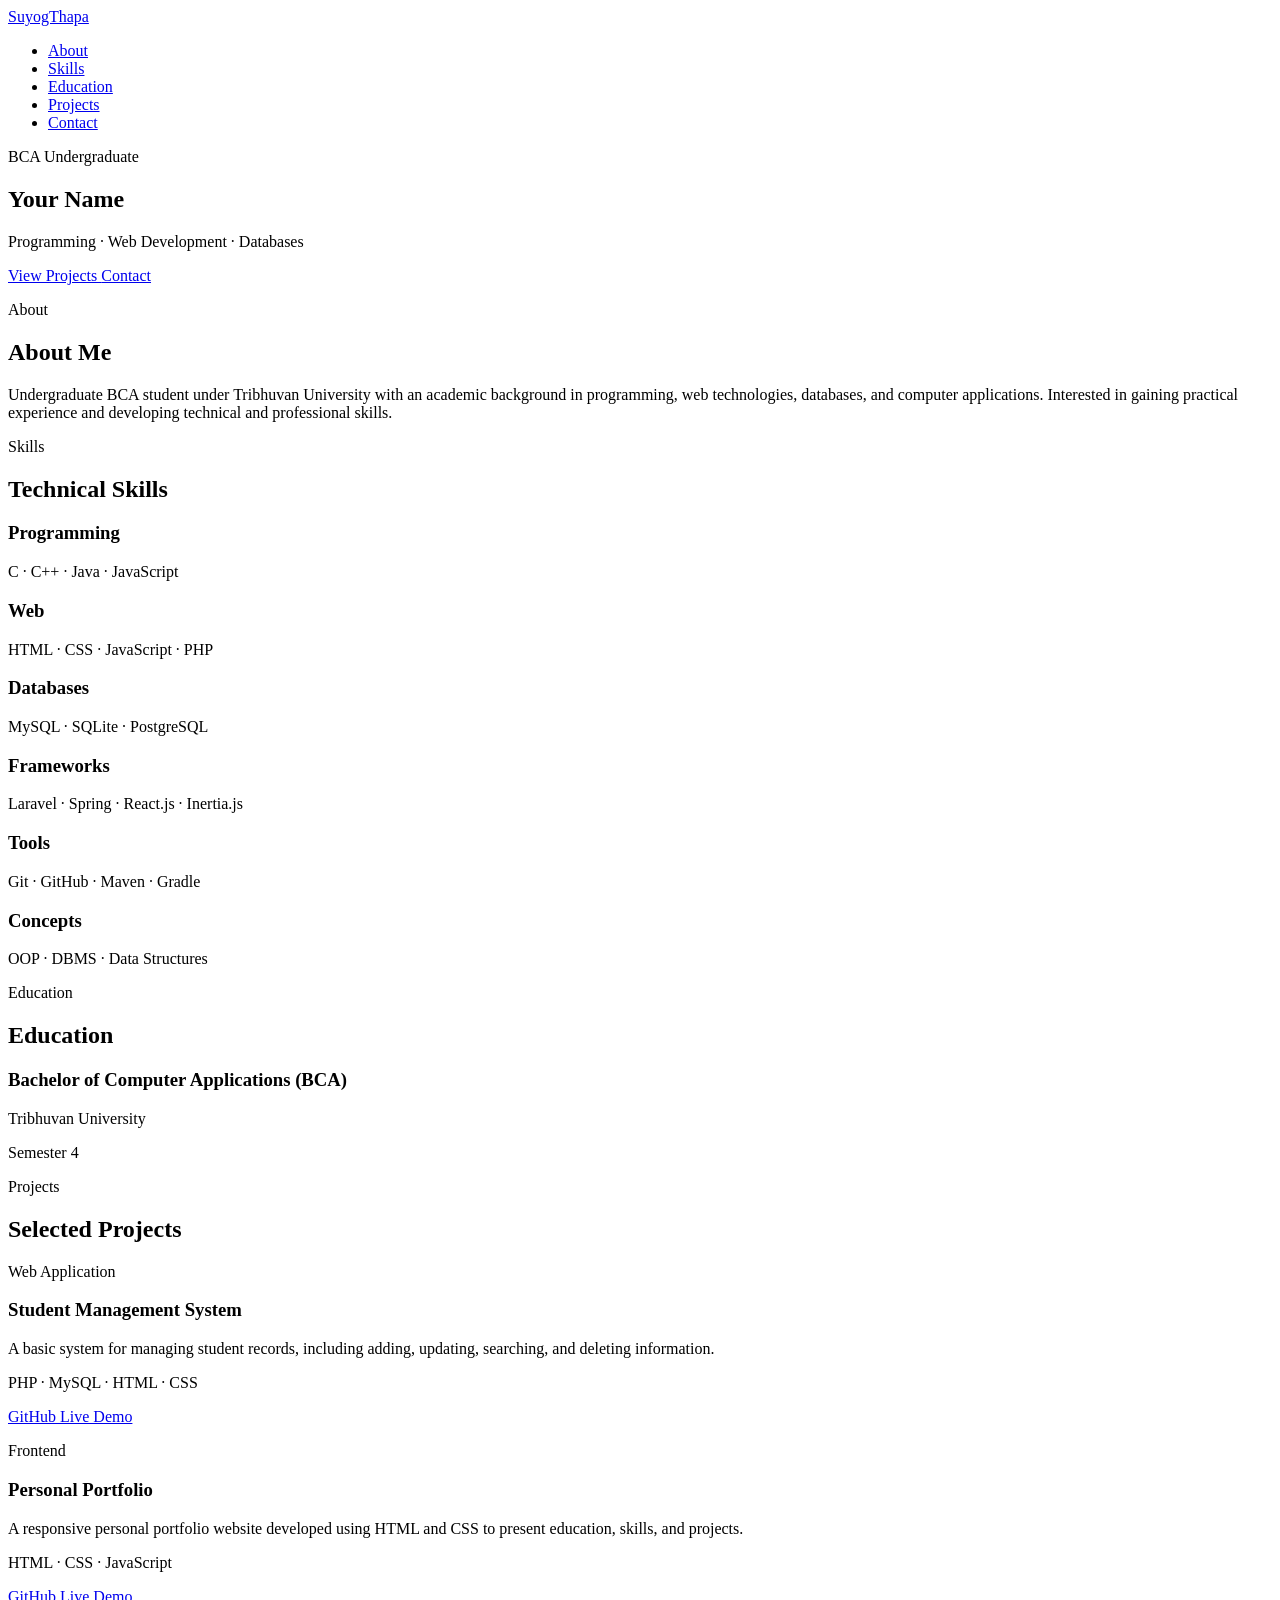
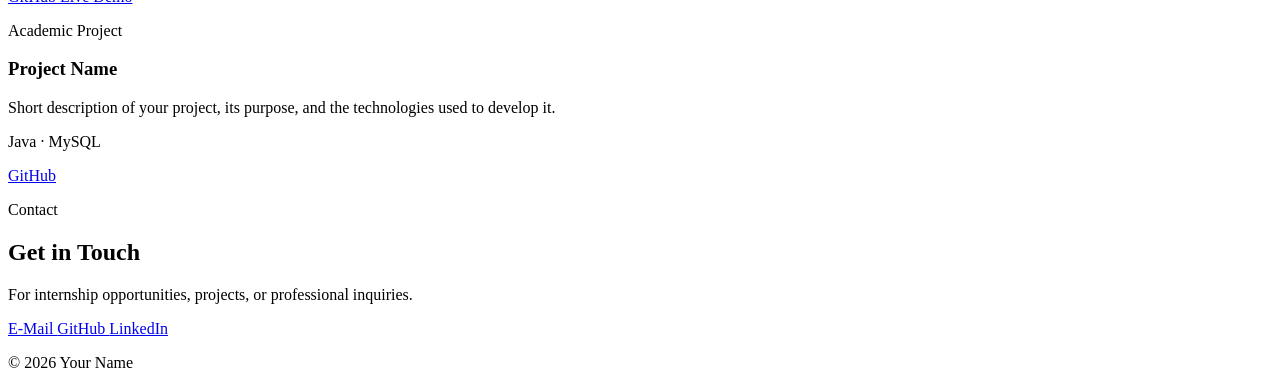
==== commit 49a4cfee: "Update index.html" ====
--- a/index.html
+++ b/index.html
@@ -4,7 +4,7 @@
     <meta charset="UTF-8">
     <meta name="viewport" content="width=device-width, initial-scale=1.0">
 
-    <title>Your Name | BCA Undergraduate</title>
+    <title>Suyog Thapae | BCA Undergraduate</title>
 
     <meta name="description"
           content="Portfolio of Your Name, a BCA undergraduate interested in programming, web development, and databases.">
@@ -18,7 +18,7 @@
     <header class="header">
         <nav class="nav container">
 
-            <a href="#home" class="logo">Your Name</a>
+            <a href="#home" class="logo">SuyogThapa</a>
 
             <ul class="nav-links">
                 <li><a href="#about">About</a></li>
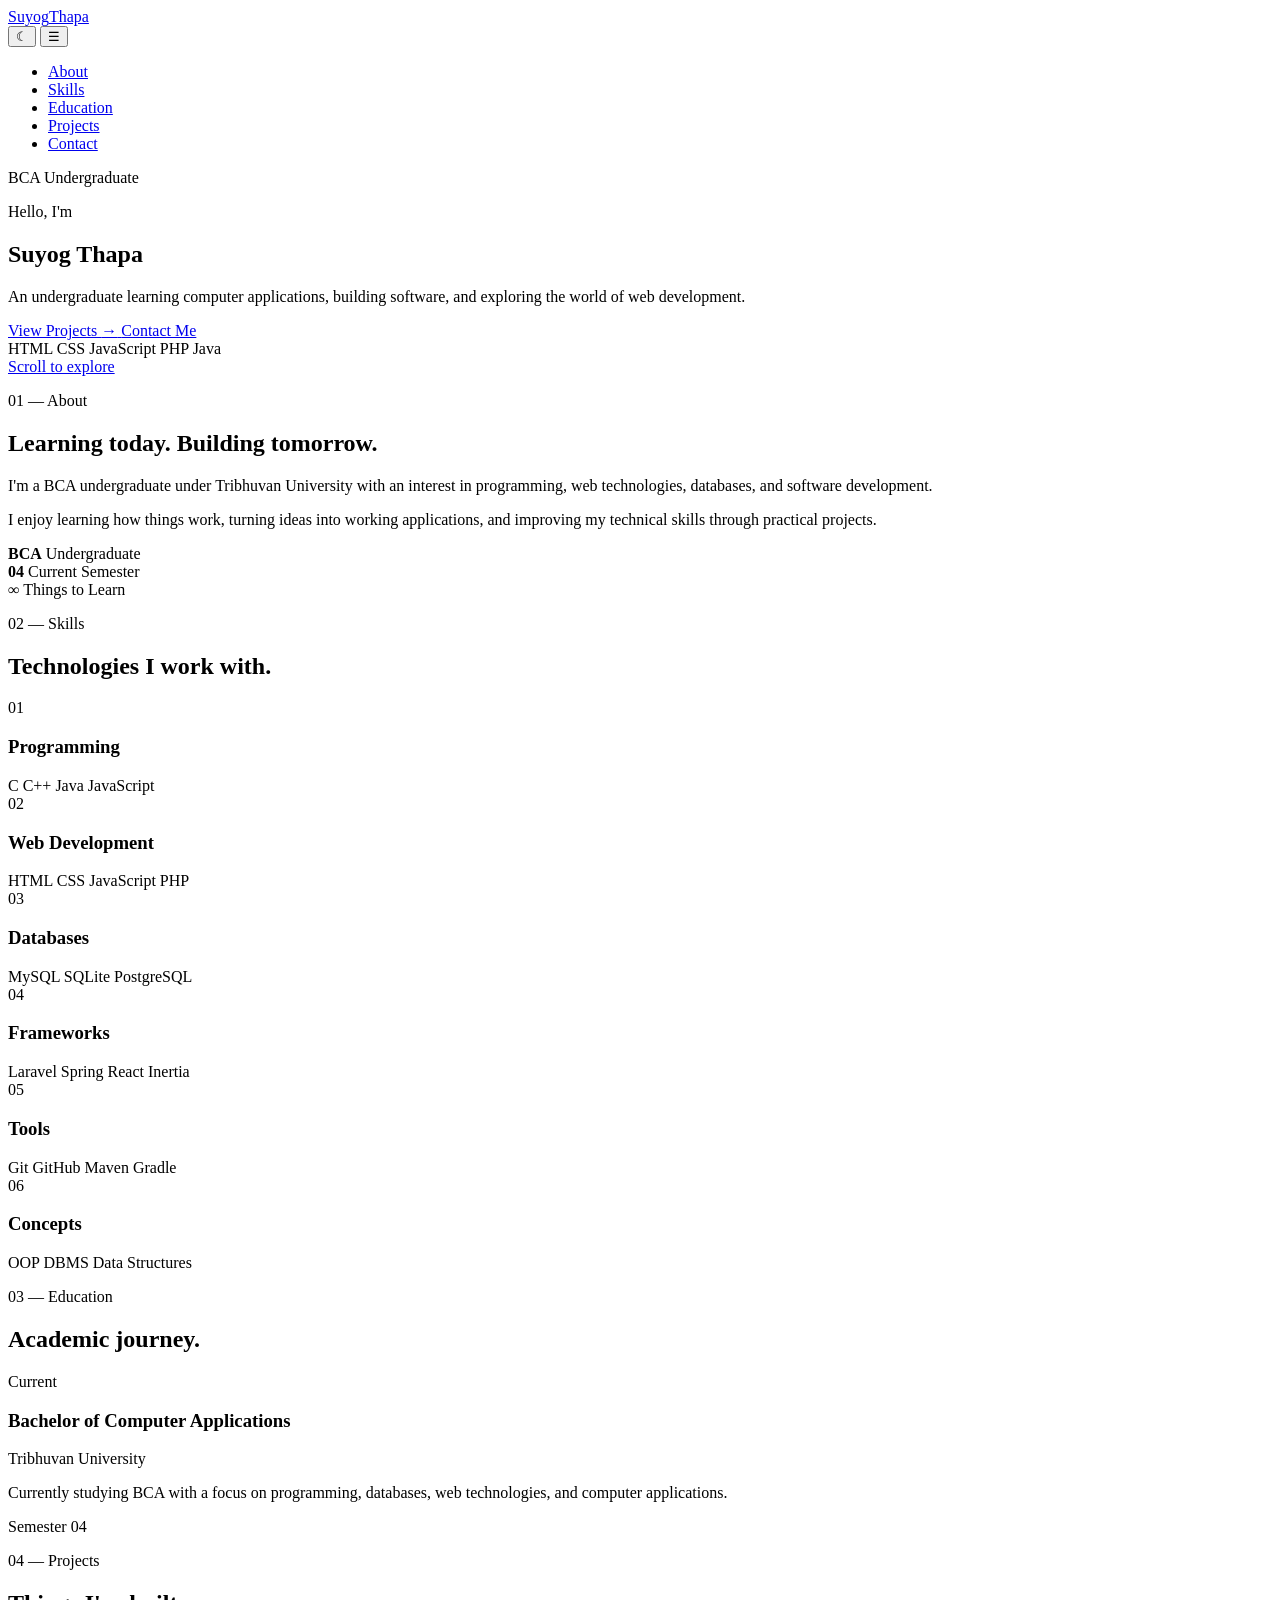
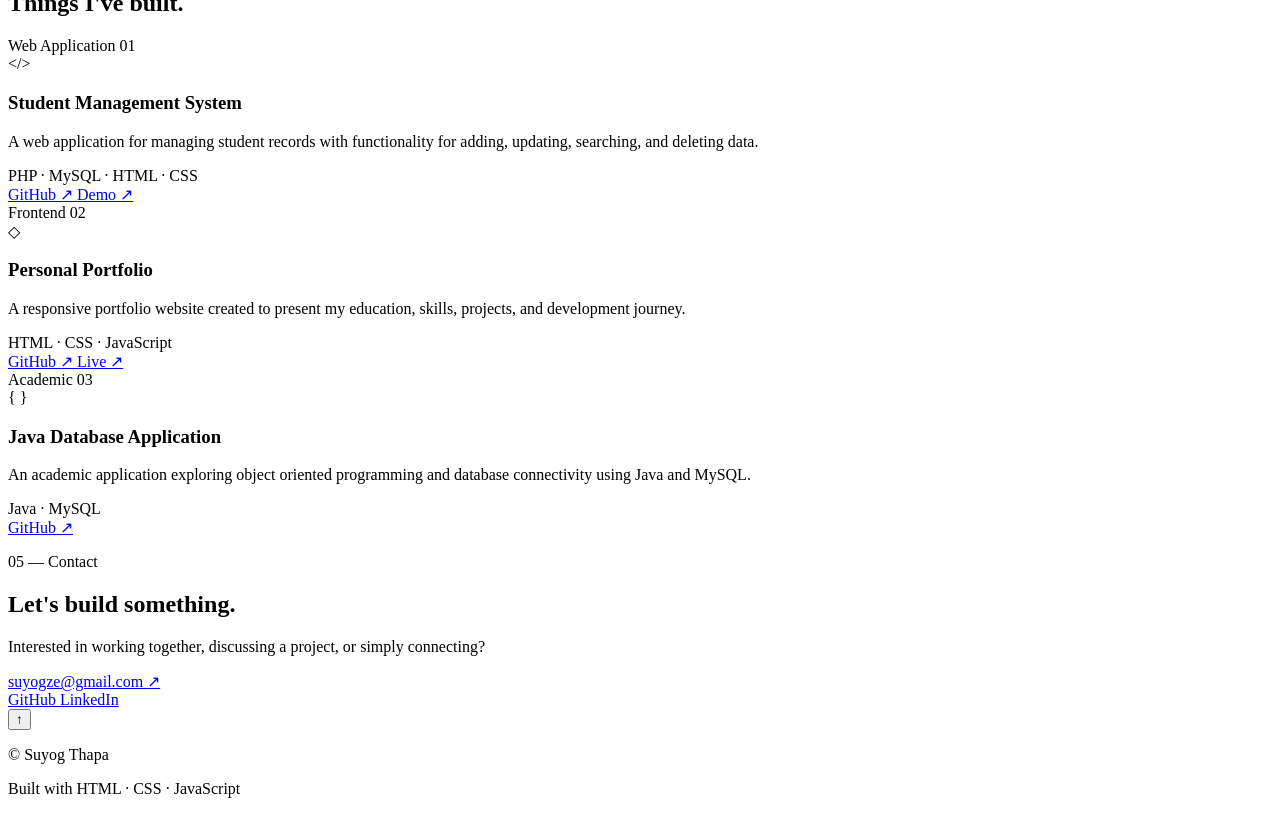
==== commit 850475e7: "Update index.html change 3" ====
--- a/index.html
+++ b/index.html
@@ -4,23 +4,48 @@
     <meta charset="UTF-8">
     <meta name="viewport" content="width=device-width, initial-scale=1.0">
 
-    <title>Suyog Thapae | BCA Undergraduate</title>
+    <title>Suyog Thapa | BCA Undergraduate</title>
 
     <meta name="description"
-          content="Portfolio of Your Name, a BCA undergraduate interested in programming, web development, and databases.">
+          content="Portfolio of Suyog Thapa, a BCA undergraduate interested in programming, web development, databases, and software development.">
 
     <link rel="stylesheet" href="style.css">
 </head>
 
 <body>
 
+    <!-- Background decoration -->
+    <div class="background-glow glow-1"></div>
+    <div class="background-glow glow-2"></div>
+
+
     <!-- Navigation -->
-    <header class="header">
+    <header class="header" id="header">
         <nav class="nav container">
 
-            <a href="#home" class="logo">SuyogThapa</a>
-
-            <ul class="nav-links">
+            <a href="#home" class="logo">
+                Suyog<span>Thapa</span>
+            </a>
+
+            <div class="nav-actions">
+
+                <button
+                    class="theme-toggle"
+                    id="themeToggle"
+                    aria-label="Toggle theme">
+                    ☾
+                </button>
+
+                <button
+                    class="menu-toggle"
+                    id="menuToggle"
+                    aria-label="Open navigation">
+                    ☰
+                </button>
+
+            </div>
+
+            <ul class="nav-links" id="navLinks">
                 <li><a href="#about">About</a></li>
                 <li><a href="#skills">Skills</a></li>
                 <li><a href="#education">Education</a></li>
@@ -36,164 +61,320 @@
 
         <!-- Hero -->
         <section id="home" class="hero">
+
             <div class="container hero-content">
 
-                <p class="eyebrow">BCA Undergraduate</p>
-
-                <h1>Your Name</h1>
-
-                <p class="hero-text">
-                    Programming · Web Development · Databases
+                <div class="hero-badge">
+                    <span class="status-dot"></span>
+                    BCA Undergraduate
+                </div>
+
+                <p class="eyebrow">Hello, I'm</p>
+
+                <h1>
+                    Suyog <span>Thapa</span>
+                </h1>
+
+                <p class="hero-description">
+                    An undergraduate learning computer applications,
+                    building software, and exploring the world of
+                    web development.
                 </p>
 
                 <div class="hero-buttons">
+
                     <a href="#projects" class="button primary">
                         View Projects
+                        <span>→</span>
                     </a>
 
                     <a href="#contact" class="button secondary">
-                        Contact
+                        Contact Me
                     </a>
-                </div>
-
-            </div>
+
+                </div>
+
+                <div class="hero-tech">
+                    <span>HTML</span>
+                    <span>CSS</span>
+                    <span>JavaScript</span>
+                    <span>PHP</span>
+                    <span>Java</span>
+                </div>
+
+            </div>
+
+            <a href="#about" class="scroll-indicator">
+                <span></span>
+                Scroll to explore
+            </a>
+
         </section>
 
 
         <!-- About -->
-        <section id="about" class="section">
+        <section id="about" class="section reveal">
+
             <div class="container">
 
-                <p class="section-label">About</p>
-
-                <h2>About Me</h2>
-
-                <p class="section-text">
-                    Undergraduate BCA student under Tribhuvan University
-                    with an academic background in programming, web
-                    technologies, databases, and computer applications.
-                    Interested in gaining practical experience and
-                    developing technical and professional skills.
-                </p>
-
-            </div>
+                <p class="section-label">01 — About</p>
+
+                <h2>
+                    Learning today.
+                    <span>Building tomorrow.</span>
+                </h2>
+
+                <div class="about-grid">
+
+                    <div class="about-main">
+
+                        <p class="large-text">
+                            I'm a BCA undergraduate under Tribhuvan
+                            University with an interest in programming,
+                            web technologies, databases, and software
+                            development.
+                        </p>
+
+                        <p>
+                            I enjoy learning how things work, turning
+                            ideas into working applications, and
+                            improving my technical skills through
+                            practical projects.
+                        </p>
+
+                    </div>
+
+                    <div class="about-stats">
+
+                        <div class="stat">
+                            <strong>BCA</strong>
+                            <span>Undergraduate</span>
+                        </div>
+
+                        <div class="stat">
+                            <strong>04</strong>
+                            <span>Current Semester</span>
+                        </div>
+
+                        <div class="stat">
+                            <strong>∞</strong>
+                            <span>Things to Learn</span>
+                        </div>
+
+                    </div>
+
+                </div>
+
+            </div>
+
         </section>
 
 
         <!-- Skills -->
-        <section id="skills" class="section section-alt">
+        <section id="skills" class="section section-alt reveal">
+
             <div class="container">
 
-                <p class="section-label">Skills</p>
-
-                <h2>Technical Skills</h2>
+                <p class="section-label">02 — Skills</p>
+
+                <h2>
+                    Technologies I
+                    <span>work with.</span>
+                </h2>
 
                 <div class="skills-grid">
 
-                    <div class="skill-group">
+                    <div class="skill-card">
+                        <div class="skill-number">01</div>
                         <h3>Programming</h3>
-                        <p>C · C++ · Java · JavaScript</p>
-                    </div>
-
-                    <div class="skill-group">
-                        <h3>Web</h3>
-                        <p>HTML · CSS · JavaScript · PHP</p>
-                    </div>
-
-                    <div class="skill-group">
+
+                        <div class="tags">
+                            <span>C</span>
+                            <span>C++</span>
+                            <span>Java</span>
+                            <span>JavaScript</span>
+                        </div>
+                    </div>
+
+                    <div class="skill-card">
+                        <div class="skill-number">02</div>
+                        <h3>Web Development</h3>
+
+                        <div class="tags">
+                            <span>HTML</span>
+                            <span>CSS</span>
+                            <span>JavaScript</span>
+                            <span>PHP</span>
+                        </div>
+                    </div>
+
+                    <div class="skill-card">
+                        <div class="skill-number">03</div>
                         <h3>Databases</h3>
-                        <p>MySQL · SQLite · PostgreSQL</p>
-                    </div>
-
-                    <div class="skill-group">
+
+                        <div class="tags">
+                            <span>MySQL</span>
+                            <span>SQLite</span>
+                            <span>PostgreSQL</span>
+                        </div>
+                    </div>
+
+                    <div class="skill-card">
+                        <div class="skill-number">04</div>
                         <h3>Frameworks</h3>
-                        <p>Laravel · Spring · React.js · Inertia.js</p>
-                    </div>
-
-                    <div class="skill-group">
+
+                        <div class="tags">
+                            <span>Laravel</span>
+                            <span>Spring</span>
+                            <span>React</span>
+                            <span>Inertia</span>
+                        </div>
+                    </div>
+
+                    <div class="skill-card">
+                        <div class="skill-number">05</div>
                         <h3>Tools</h3>
-                        <p>Git · GitHub · Maven · Gradle</p>
-                    </div>
-
-                    <div class="skill-group">
+
+                        <div class="tags">
+                            <span>Git</span>
+                            <span>GitHub</span>
+                            <span>Maven</span>
+                            <span>Gradle</span>
+                        </div>
+                    </div>
+
+                    <div class="skill-card">
+                        <div class="skill-number">06</div>
                         <h3>Concepts</h3>
-                        <p>OOP · DBMS · Data Structures</p>
-                    </div>
-
-                </div>
-
-            </div>
+
+                        <div class="tags">
+                            <span>OOP</span>
+                            <span>DBMS</span>
+                            <span>Data Structures</span>
+                        </div>
+                    </div>
+
+                </div>
+
+            </div>
+
         </section>
 
 
         <!-- Education -->
-        <section id="education" class="section">
+        <section id="education" class="section reveal">
+
             <div class="container">
 
-                <p class="section-label">Education</p>
-
-                <h2>Education</h2>
-
-                <div class="education-item">
-
-                    <div>
-                        <h3>Bachelor of Computer Applications (BCA)</h3>
-
-                        <p>
-                            Tribhuvan University
-                        </p>
-                    </div>
-
-                    <div class="education-date">
-                        Semester 4
-                    </div>
-
-                </div>
-
-            </div>
+                <p class="section-label">03 — Education</p>
+
+                <h2>
+                    Academic
+                    <span>journey.</span>
+                </h2>
+
+                <div class="timeline">
+
+                    <div class="timeline-item">
+
+                        <div class="timeline-dot"></div>
+
+                        <div class="timeline-content">
+
+                            <span class="timeline-date">
+                                Current
+                            </span>
+
+                            <h3>
+                                Bachelor of Computer Applications
+                            </h3>
+
+                            <p class="institution">
+                                Tribhuvan University
+                            </p>
+
+                            <p>
+                                Currently studying BCA with a focus on
+                                programming, databases, web technologies,
+                                and computer applications.
+                            </p>
+
+                            <span class="semester">
+                                Semester 04
+                            </span>
+
+                        </div>
+
+                    </div>
+
+                </div>
+
+            </div>
+
         </section>
 
 
         <!-- Projects -->
-        <section id="projects" class="section section-alt">
+        <section id="projects" class="section section-alt reveal">
+
             <div class="container">
 
-                <p class="section-label">Projects</p>
-
-                <h2>Selected Projects</h2>
+                <p class="section-label">04 — Projects</p>
+
+                <h2>
+                    Things I've
+                    <span>built.</span>
+                </h2>
 
                 <div class="projects-grid">
+
 
                     <!-- Project 1 -->
                     <article class="project-card">
 
-                        <div class="project-content">
-
-                            <p class="project-type">
+                        <div class="project-top">
+                            <span class="project-type">
                                 Web Application
-                            </p>
-
-                            <h3>Student Management System</h3>
-
-                            <p>
-                                A basic system for managing student
-                                records, including adding, updating,
-                                searching, and deleting information.
-                            </p>
-
-                            <p class="project-tech">
-                                PHP · MySQL · HTML · CSS
-                            </p>
-
-                            <div class="project-links">
-                                <a href="#" target="_blank">
-                                    GitHub
-                                </a>
-
-                                <a href="#" target="_blank">
-                                    Live Demo
-                                </a>
-                            </div>
+                            </span>
+
+                            <span class="project-index">
+                                01
+                            </span>
+                        </div>
+
+                        <div class="project-icon">
+                            &lt;/&gt;
+                        </div>
+
+                        <h3>
+                            Student Management System
+                        </h3>
+
+                        <p>
+                            A web application for managing student
+                            records with functionality for adding,
+                            updating, searching, and deleting data.
+                        </p>
+
+                        <div class="project-tech">
+                            PHP · MySQL · HTML · CSS
+                        </div>
+
+                        <div class="project-links">
+
+                            <a
+                                href="https://github.com/yourusername"
+                                target="_blank"
+                                rel="noopener">
+                                GitHub ↗
+                            </a>
+
+                            <a
+                                href="#"
+                                class="demo-button"
+                                data-project="Student Management System">
+                                Demo ↗
+                            </a>
 
                         </div>
 
@@ -203,33 +384,46 @@
                     <!-- Project 2 -->
                     <article class="project-card">
 
-                        <div class="project-content">
-
-                            <p class="project-type">
+                        <div class="project-top">
+                            <span class="project-type">
                                 Frontend
-                            </p>
-
-                            <h3>Personal Portfolio</h3>
-
-                            <p>
-                                A responsive personal portfolio website
-                                developed using HTML and CSS to present
-                                education, skills, and projects.
-                            </p>
-
-                            <p class="project-tech">
-                                HTML · CSS · JavaScript
-                            </p>
-
-                            <div class="project-links">
-                                <a href="#" target="_blank">
-                                    GitHub
-                                </a>
-
-                                <a href="#" target="_blank">
-                                    Live Demo
-                                </a>
-                            </div>
+                            </span>
+
+                            <span class="project-index">
+                                02
+                            </span>
+                        </div>
+
+                        <div class="project-icon">
+                            ◇
+                        </div>
+
+                        <h3>
+                            Personal Portfolio
+                        </h3>
+
+                        <p>
+                            A responsive portfolio website created to
+                            present my education, skills, projects,
+                            and development journey.
+                        </p>
+
+                        <div class="project-tech">
+                            HTML · CSS · JavaScript
+                        </div>
+
+                        <div class="project-links">
+
+                            <a
+                                href="https://github.com/yourusername"
+                                target="_blank"
+                                rel="noopener">
+                                GitHub ↗
+                            </a>
+
+                            <a href="#home">
+                                Live ↗
+                            </a>
 
                         </div>
 
@@ -239,29 +433,42 @@
                     <!-- Project 3 -->
                     <article class="project-card">
 
-                        <div class="project-content">
-
-                            <p class="project-type">
-                                Academic Project
-                            </p>
-
-                            <h3>Project Name</h3>
-
-                            <p>
-                                Short description of your project,
-                                its purpose, and the technologies
-                                used to develop it.
-                            </p>
-
-                            <p class="project-tech">
-                                Java · MySQL
-                            </p>
-
-                            <div class="project-links">
-                                <a href="#" target="_blank">
-                                    GitHub
-                                </a>
-                            </div>
+                        <div class="project-top">
+                            <span class="project-type">
+                                Academic
+                            </span>
+
+                            <span class="project-index">
+                                03
+                            </span>
+                        </div>
+
+                        <div class="project-icon">
+                            { }
+                        </div>
+
+                        <h3>
+                            Java Database Application
+                        </h3>
+
+                        <p>
+                            An academic application exploring object
+                            oriented programming and database
+                            connectivity using Java and MySQL.
+                        </p>
+
+                        <div class="project-tech">
+                            Java · MySQL
+                        </div>
+
+                        <div class="project-links">
+
+                            <a
+                                href="https://github.com/yourusername"
+                                target="_blank"
+                                rel="noopener">
+                                GitHub ↗
+                            </a>
 
                         </div>
 
@@ -270,56 +477,87 @@
                 </div>
 
             </div>
+
         </section>
 
 
         <!-- Contact -->
-        <section id="contact" class="section">
+        <section id="contact" class="section contact-section reveal">
+
             <div class="container contact">
 
-                <p class="section-label">Contact</p>
-
-                <h2>Get in Touch</h2>
-
-                <p>
-                    For internship opportunities, projects, or
-                    professional inquiries.
+                <p class="section-label">05 — Contact</p>
+
+                <h2>
+                    Let's build
+                    <span>something.</span>
+                </h2>
+
+                <p class="contact-description">
+                    Interested in working together, discussing a
+                    project, or simply connecting?
                 </p>
 
+                <a
+                    href="mailto:suyogze@gmail.com"
+                    class="email-link">
+                    suyogze@gmail.com
+                    <span>↗</span>
+                </a>
+
                 <div class="contact-links">
 
-                    <a href="mailto:suyogze@gmail.com.com">
-                        E-Mail
-                    </a>
-
-                    <a href="https://github.com/yourusername"
-                       target="_blank">
+                    <a
+                        href="https://github.com/yourusername"
+                        target="_blank"
+                        rel="noopener">
                         GitHub
                     </a>
 
-                    <a href="https://www.linkedin.com/in/suyogthapa-np/"
-                       target="_blank">
+                    <a
+                        href="https://www.linkedin.com/in/suyogthapa-np/"
+                        target="_blank"
+                        rel="noopener">
                         LinkedIn
                     </a>
 
                 </div>
 
             </div>
+
         </section>
 
     </main>
+
+
+    <!-- Back to top -->
+    <button
+        class="back-top"
+        id="backTop"
+        aria-label="Back to top">
+        ↑
+    </button>
 
 
     <!-- Footer -->
     <footer class="footer">
-        <div class="container">
+
+        <div class="container footer-content">
 
             <p>
-                © 2026 Your Name
+                © <span id="year"></span> Suyog Thapa
             </p>
 
+            <p>
+                Built with HTML · CSS · JavaScript
+            </p>
+
         </div>
+
     </footer>
+
+
+    <script src="script.js"></script>
 
 </body>
 </html>
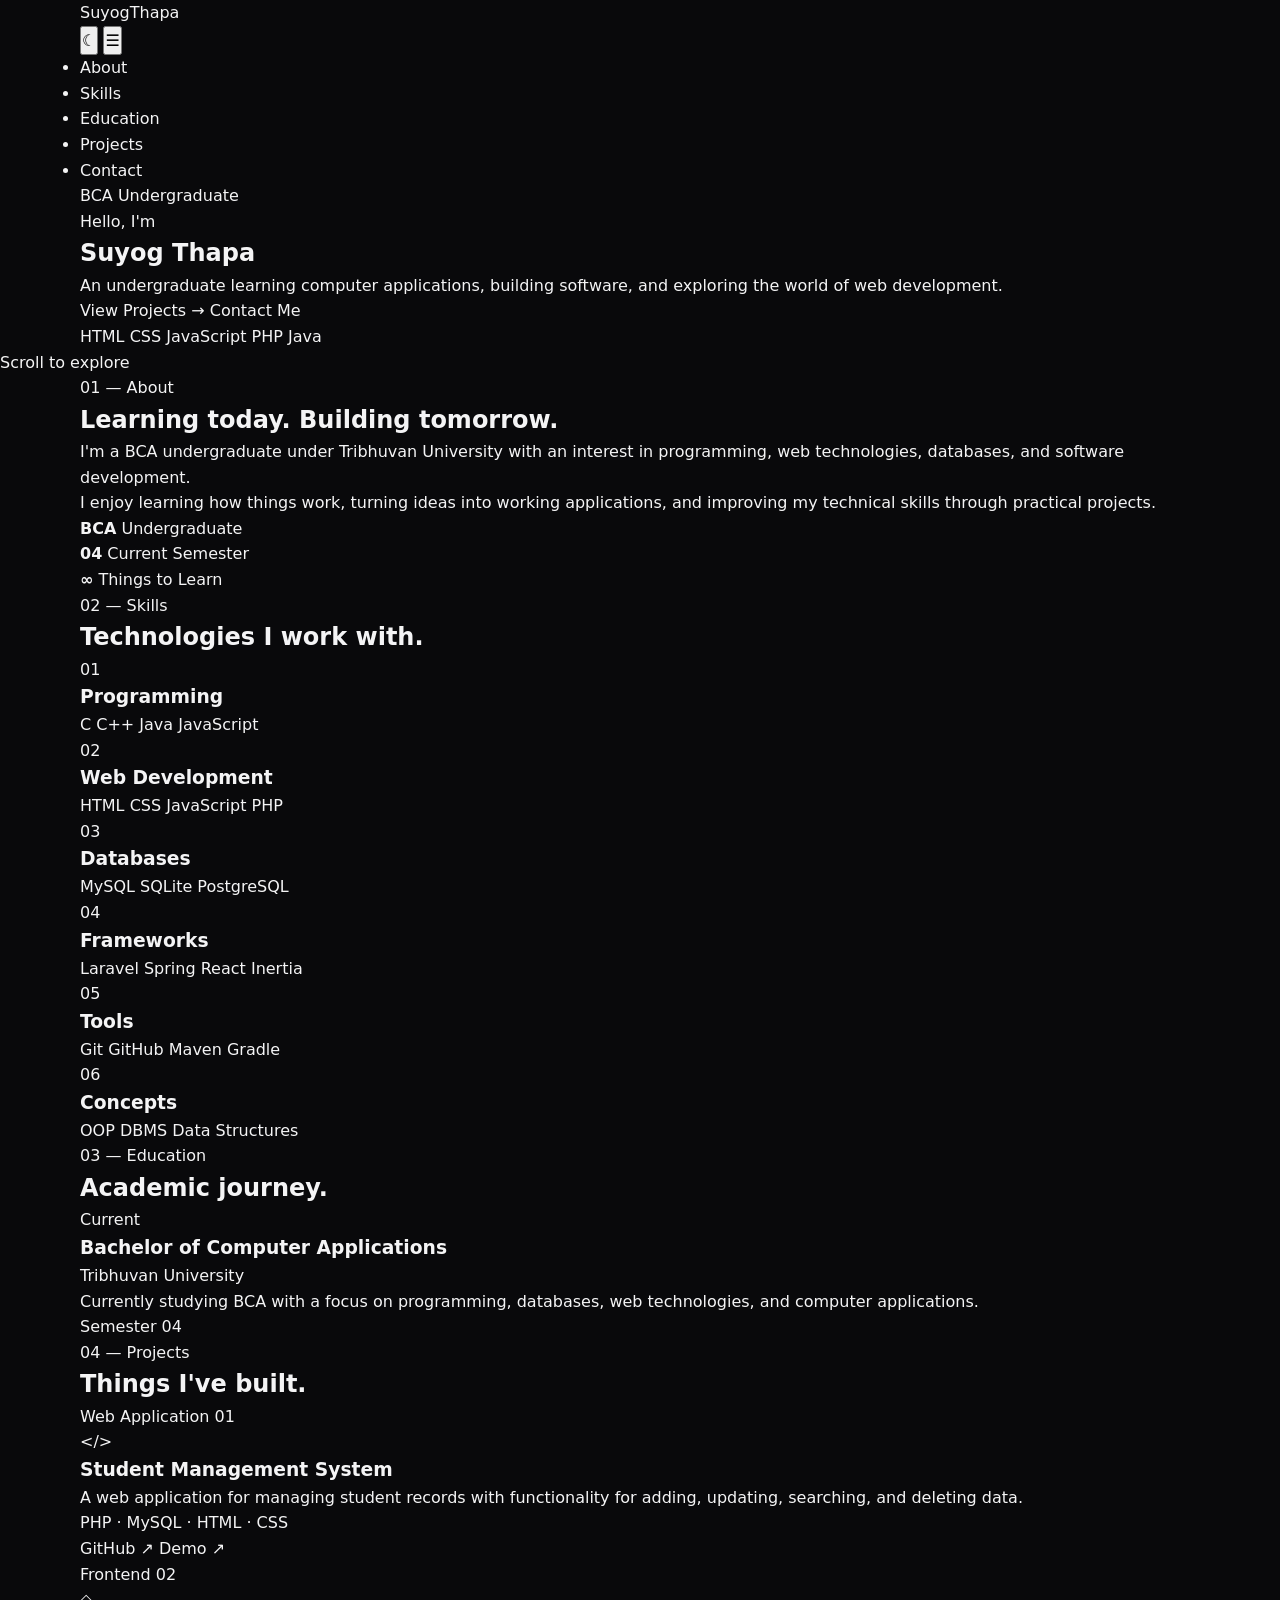
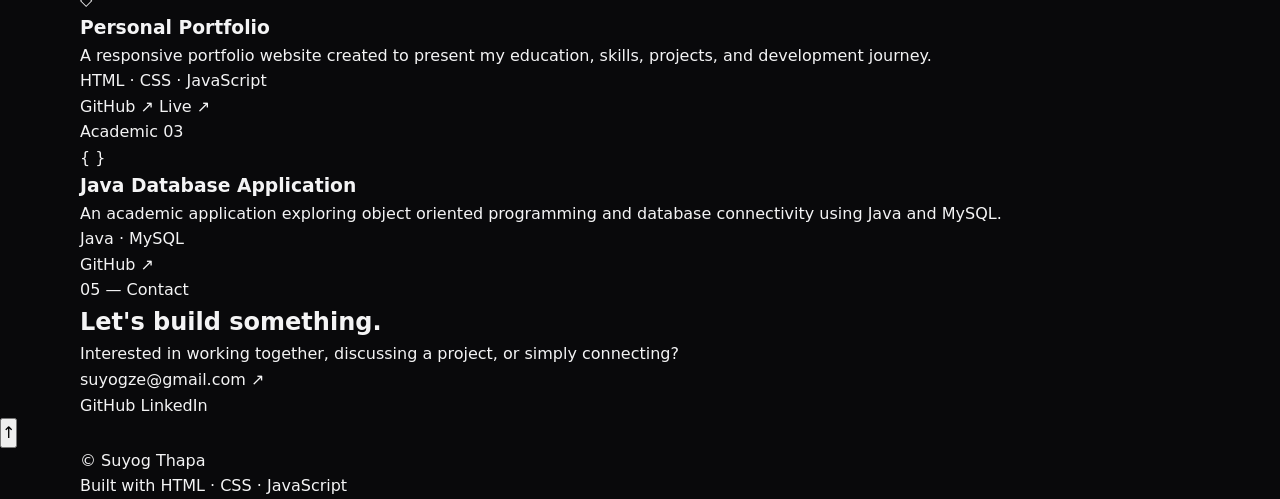
==== commit 4cd352f5: "Update index.html change 4 for css" ====
--- a/index.html
+++ b/index.html
@@ -9,7 +9,7 @@
     <meta name="description"
           content="Portfolio of Suyog Thapa, a BCA undergraduate interested in programming, web development, databases, and software development.">
 
-    <link rel="stylesheet" href="style.css">
+    <link rel="stylesheet" href="./style.css">
 </head>
 
 <body>
--- a/style.css
+++ b/style.css
@@ -0,0 +1,114 @@
+/* Reset */
+
+* {
+    margin: 0;
+    padding: 0;
+    box-sizing: border-box;
+}
+
+html {
+    scroll-behavior: smooth;
+}
+
+body {
+    font-family:
+        Inter,
+        ui-sans-serif,
+        system-ui,
+        -apple-system,
+        BlinkMacSystemFont,
+        "Segoe UI",
+        sans-serif;
+
+    background: var(--bg);
+    color: var(--text);
+
+    line-height: 1.6;
+
+    overflow-x: hidden;
+
+    transition:
+        background 0.3s ease,
+        color 0.3s ease;
+}
+
+a {
+    color: inherit;
+    text-decoration: none;
+}
+
+button {
+    font: inherit;
+}
+
+
+/* Theme */
+
+:root {
+    --bg: #09090b;
+    --bg-soft: #111113;
+    --card: #141416;
+
+    --text: #f4f4f5;
+    --text-muted: #a1a1aa;
+
+    --border: #27272a;
+
+    --accent: #8b5cf6;
+    --accent-light: #a78bfa;
+
+    --container: 1120px;
+    --radius: 18px;
+
+    --shadow:
+        0 20px 60px rgba(0, 0, 0, 0.25);
+}
+
+body.light {
+    --bg: #fafafa;
+    --bg-soft: #f4f4f5;
+    --card: #ffffff;
+
+    --text: #18181b;
+    --text-muted: #71717a;
+
+    --border: #e4e4e7;
+
+    --accent: #7c3aed;
+    --accent-light: #8b5cf6;
+
+    --shadow:
+        0 20px 50px rgba(0, 0, 0, 0.08);
+}
+
+
+/* Container */
+
+.container {
+    width: min(
+        calc(100% - 40px),
+        var(--container)
+    );
+
+    margin-inline: auto;
+}
+
+
+/* Background */
+
+.background-glow {
+    position: fixed;
+
+    width: 500px;
+    height: 500px;
+
+    border-radius: 50%;
+
+    filter: blur(120px);
+
+    opacity: 0.12;
+
+    pointer-events: none;
+
+    z-index: -1;
+}
